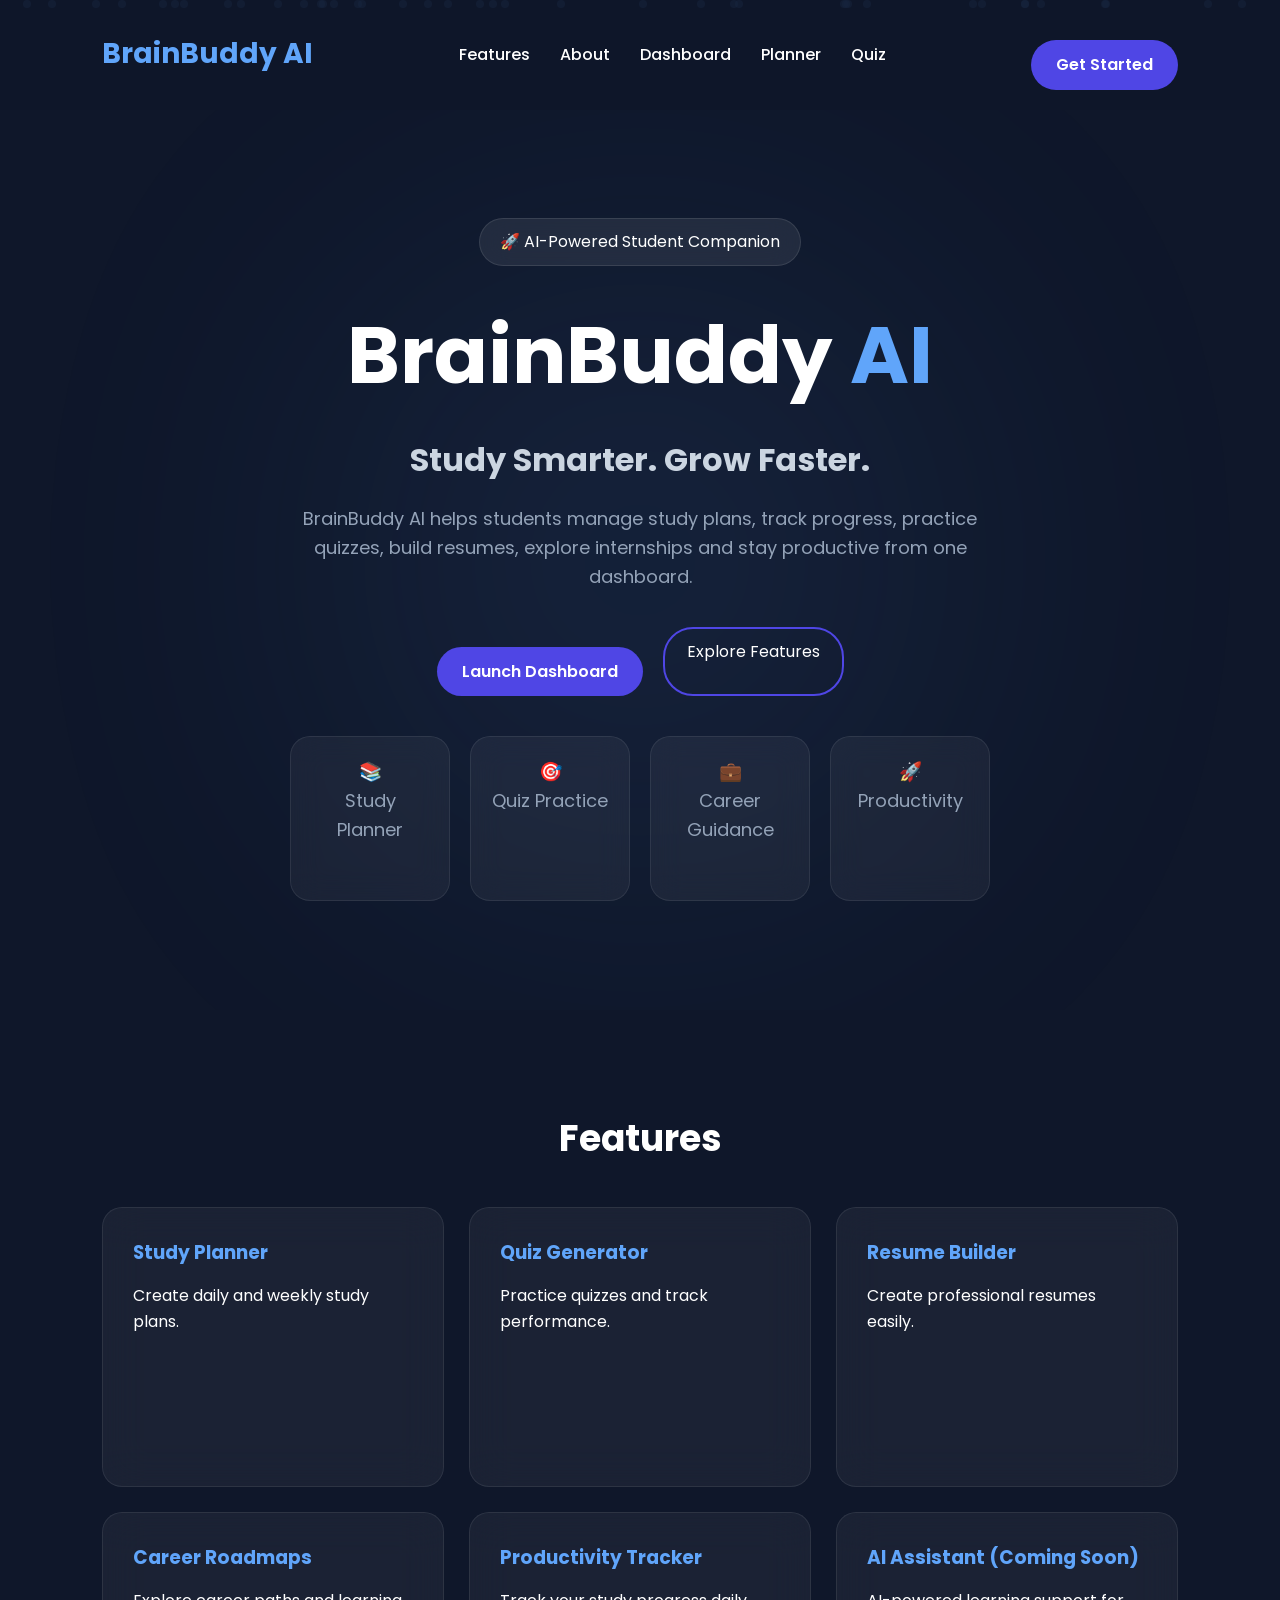
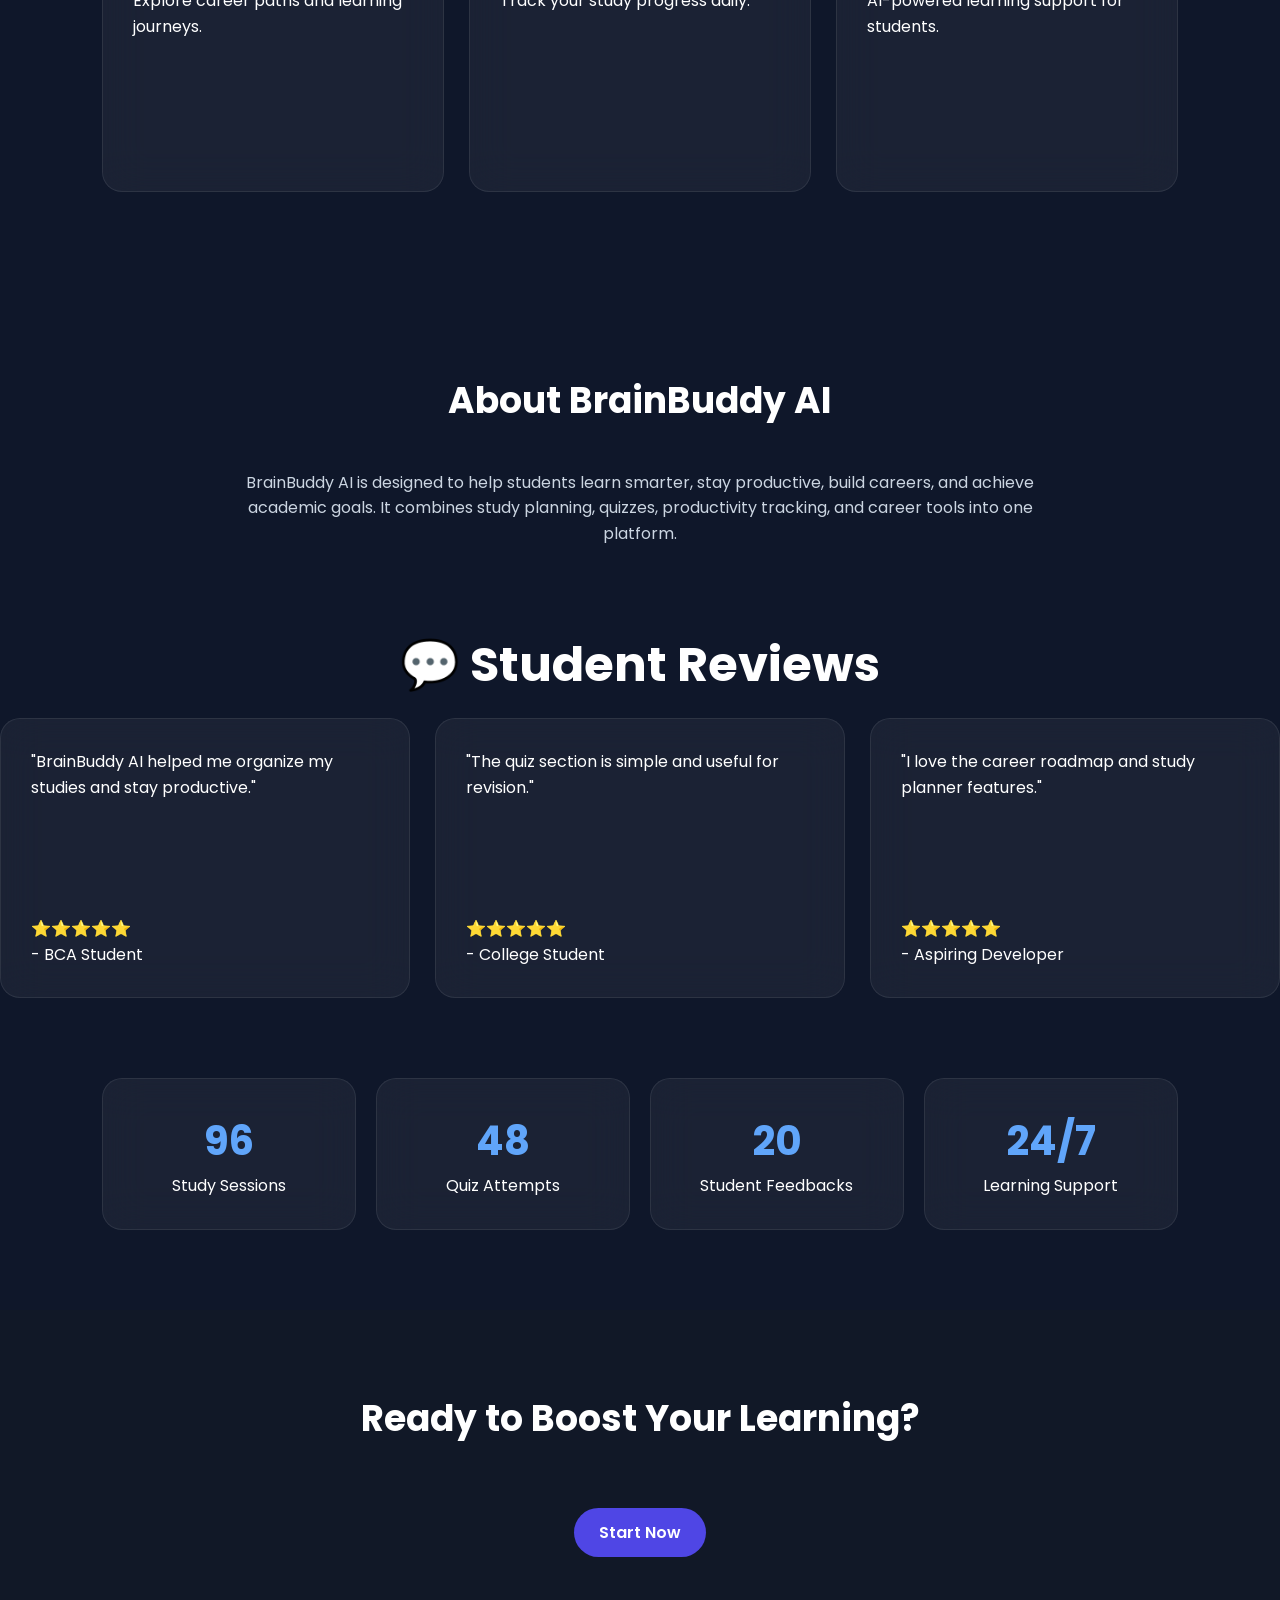
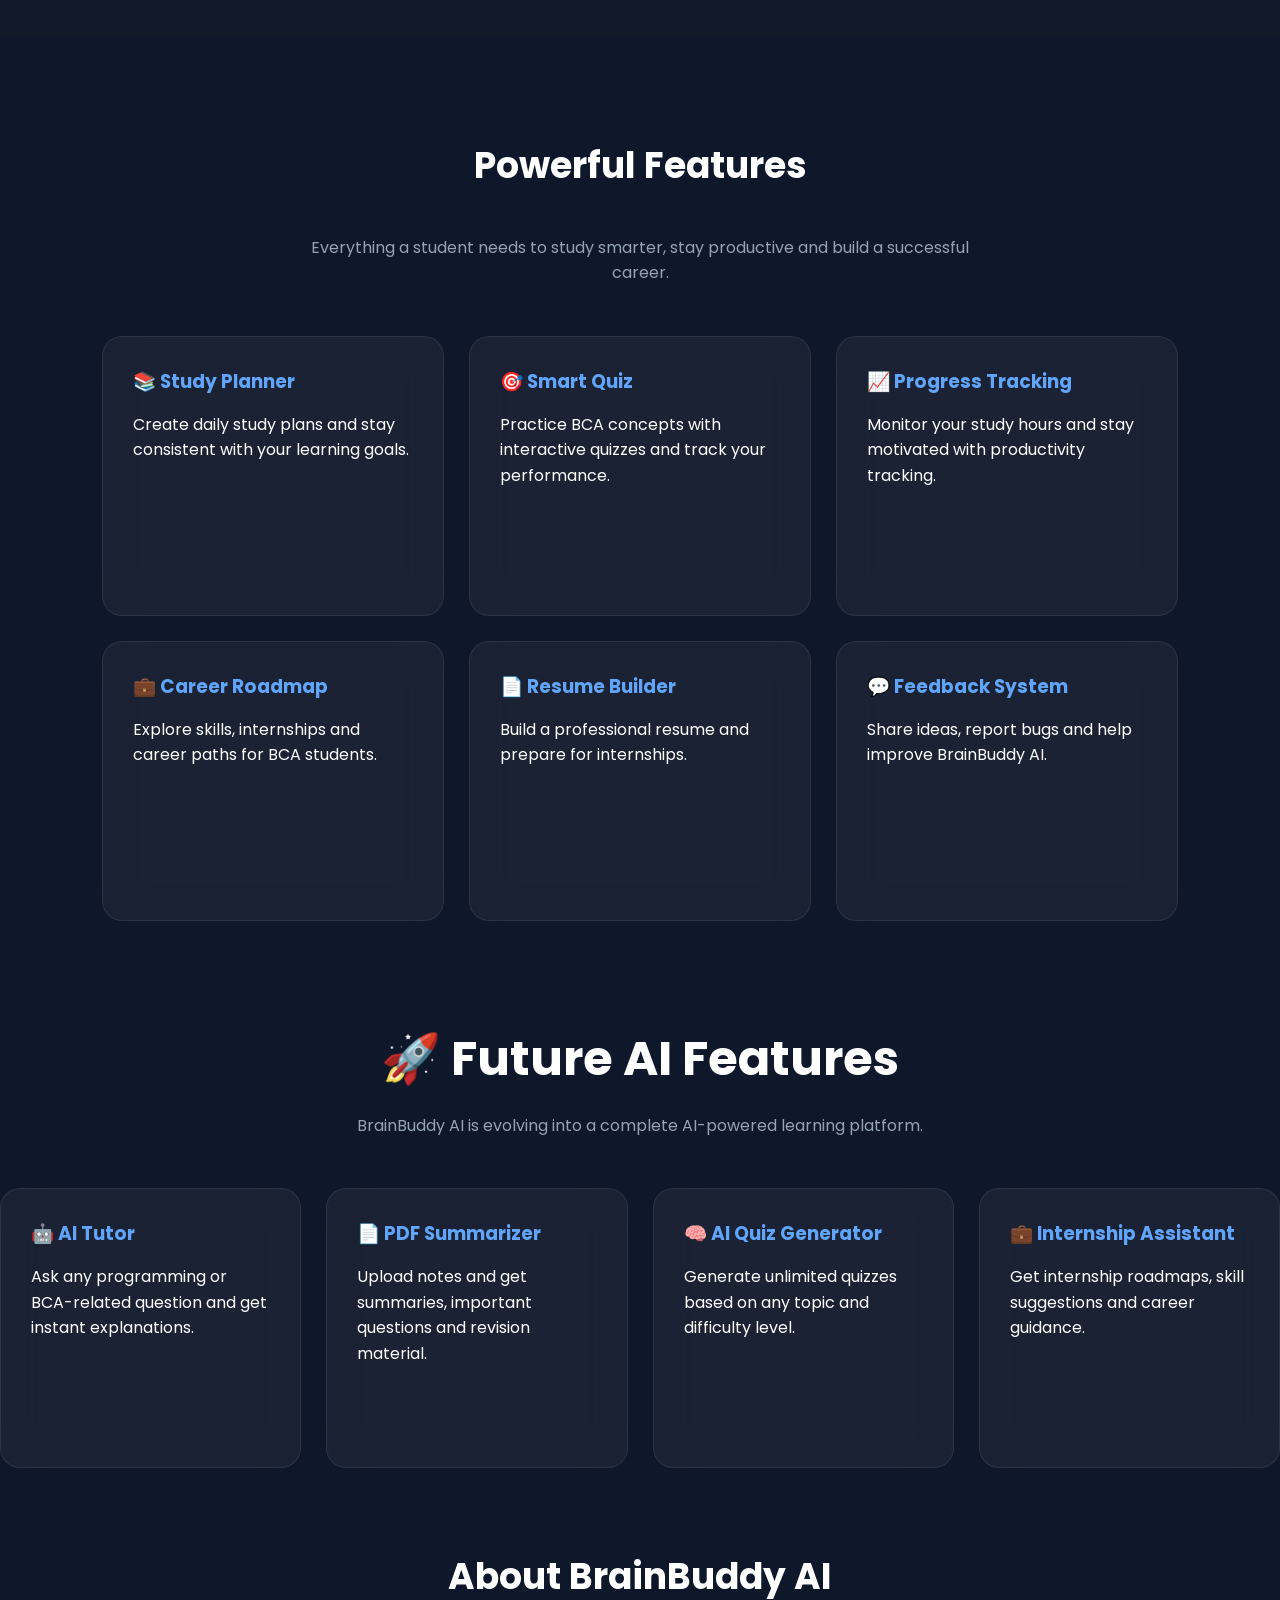
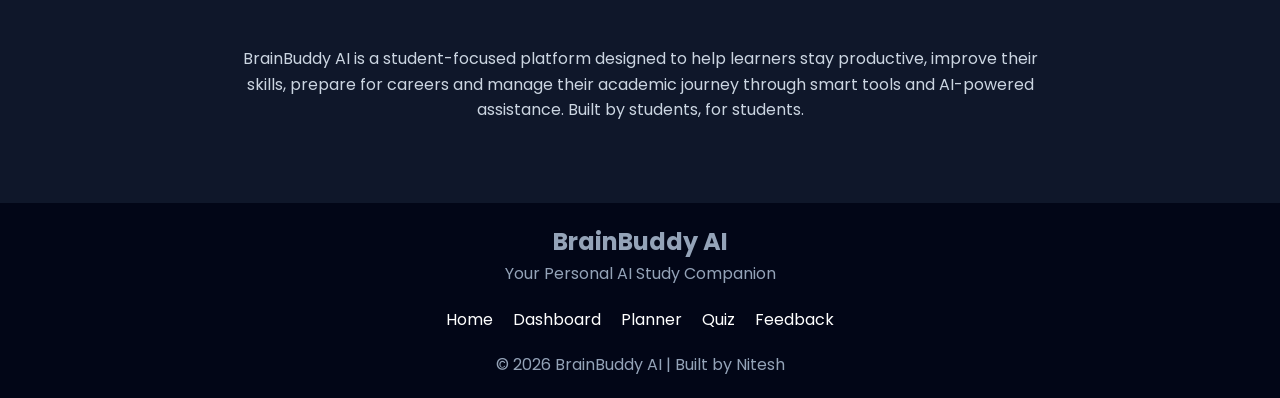
==== index.html @ 1fef55a1 "Update index.html" ====
<!DOCTYPE html><html lang="en">
<head>
    <meta charset="UTF-8">
    <meta name="viewport" content="width=device-width, initial-scale=1.0">
    <title>BrainBuddy AI - Your AI Study Companion</title><link rel="stylesheet" href="css/style.css">

<link href="https://fonts.googleapis.com/css2?family=Poppins:wght@300;400;500;600;700&display=swap" rel="stylesheet">

</head><body><!-- Navbar -->
    <div id="particles"></div>
<header>
    <nav class="navbar">
        <div class="logo">
            BrainBuddy AI
        </div>

        <ul class="nav-links">
            <li><a href="#features">Features</a></li>
            <li><a href="#about">About</a></li>
            <li><a href="dashboard.html">Dashboard</a></li>
            <li><a href="planner.html">Planner</a></li>
            <li><a href="quiz.html">Quiz</a></li>
        </ul>

        <a href="dashboard.html" class="btn-primary">
            Get Started
        </a>
    </nav>
</header>

<!-- Hero Section -->
<section class="hero" id="home"><div class="hero-bg"></div><div class="hero-content"><div class="badge">
🚀 AI-Powered Student Companion
</div><h1>
BrainBuddy <span>AI</span>
</h1><h2 id="typing-text">
Study Smarter. Grow Faster.
</h2><p>
BrainBuddy AI helps students manage study plans,
track progress, practice quizzes, build resumes,
explore internships and stay productive from one dashboard.
</p><div class="hero-buttons"><a href="dashboard.html" class="btn-primary">
Launch Dashboard
</a><a href="#features" class="btn-secondary">
Explore Features
</a></div><div class="hero-stats"><div class="stat-card">
<h3>📚</h3>
<p>Study Planner</p>
</div><div class="stat-card">
<h3>🎯</h3>
<p>Quiz Practice</p>
</div><div class="stat-card">
<h3>💼</h3>
<p>Career Guidance</p>
</div><div class="stat-card">
<h3>🚀</h3>
<p>Productivity</p>
</div></div></div>

</section>

<!-- Features -->
<section id="features" class="features">

    <h2>Features</h2>

    <div class="feature-grid">

        <div class="card">
            <h3>Study Planner</h3>
            <p>Create daily and weekly study plans.</p>
        </div>

        <div class="card">
            <h3>Quiz Generator</h3>
            <p>Practice quizzes and track performance.</p>
        </div>

        <div class="card">
            <h3>Resume Builder</h3>
            <p>Create professional resumes easily.</p>
        </div>

        <div class="card">
            <h3>Career Roadmaps</h3>
            <p>Explore career paths and learning journeys.</p>
        </div>

        <div class="card">
            <h3>Productivity Tracker</h3>
            <p>Track your study progress daily.</p>
        </div>

        <div class="card">
            <h3>AI Assistant (Coming Soon)</h3>
            <p>AI-powered learning support for students.</p>
        </div>

    </div>

</section>

<!-- About -->
<section id="about" class="about">

    <h2>About BrainBuddy AI</h2>

    <p>
        BrainBuddy AI is designed to help students learn smarter,
        stay productive, build careers, and achieve academic goals.
        It combines study planning, quizzes, productivity tracking,
        and career tools into one platform.
    </p>

</section>

    <section class="testimonials"><h2 class="section-title">
💬 Student Reviews
</h2><div class="feature-grid"><div class="card">
<p>
"BrainBuddy AI helped me organize my studies and stay productive."
</p><h4>⭐⭐⭐⭐⭐</h4><span>- BCA Student</span>

</div><div class="card">
<p>
"The quiz section is simple and useful for revision."
</p><h4>⭐⭐⭐⭐⭐</h4><span>- College Student</span>

</div><div class="card">
<p>
"I love the career roadmap and study planner features."
</p><h4>⭐⭐⭐⭐⭐</h4><span>- Aspiring Developer</span>

</div></div></section>

    <section class="stats-section">

<div class="stat-box">

<h2 class="counter" data-target="100">0</h2>
<p>Study Sessions</p>

</div>

<div class="stat-box">

<h2 class="counter" data-target="50">0</h2>
<p>Quiz Attempts</p>

</div>

<div class="stat-box">

<h2 class="counter" data-target="20">0</h2>
<p>Student Feedbacks</p>

</div>

<div class="stat-box">

<h2>24/7</h2>
<p>Learning Support</p>

</div>

</section>

<!-- CTA -->
<section class="cta">

    <h2>Ready to Boost Your Learning?</h2>

    <a href="dashboard.html" class="btn-primary">
        Start Now
    </a>

</section>

    <section class="features" id="features"><h2 class="section-title">
Powerful Features
</h2><p class="section-subtitle">
Everything a student needs to study smarter, stay productive and build a successful career.
</p><div class="feature-grid"><div class="card">
<h3>📚 Study Planner</h3>
<p>
Create daily study plans and stay consistent with your learning goals.
</p>
</div><div class="card">
<h3>🎯 Smart Quiz</h3>
<p>
Practice BCA concepts with interactive quizzes and track your performance.
</p>
</div><div class="card">
<h3>📈 Progress Tracking</h3>
<p>
Monitor your study hours and stay motivated with productivity tracking.
</p>
</div><div class="card">
<h3>💼 Career Roadmap</h3>
<p>
Explore skills, internships and career paths for BCA students.
</p>
</div><div class="card">
<h3>📄 Resume Builder</h3>
<p>
Build a professional resume and prepare for internships.
</p>
</div><div class="card">
<h3>💬 Feedback System</h3>
<p>
Share ideas, report bugs and help improve BrainBuddy AI.
</p>
</div></div></section>

    <section class="future-ai"><h2 class="section-title">
🚀 Future AI Features
</h2><p class="section-subtitle">
BrainBuddy AI is evolving into a complete AI-powered learning platform.
</p><div class="feature-grid"><div class="card">
<h3>🤖 AI Tutor</h3>
<p>
Ask any programming or BCA-related question and get instant explanations.
</p>
</div><div class="card">
<h3>📄 PDF Summarizer</h3>
<p>
Upload notes and get summaries, important questions and revision material.
</p>
</div><div class="card">
<h3>🧠 AI Quiz Generator</h3>
<p>
Generate unlimited quizzes based on any topic and difficulty level.
</p>
</div><div class="card">
<h3>💼 Internship Assistant</h3>
<p>
Get internship roadmaps, skill suggestions and career guidance.
</p>
</div></div></section><section class="about"><h2 class="section-title">
About BrainBuddy AI
</h2><p class="about-text">BrainBuddy AI is a student-focused platform designed to help learners
stay productive, improve their skills, prepare for careers and manage
their academic journey through smart tools and AI-powered assistance.

Built by students, for students.

</p></section>

<!-- Footer -->
<footer><h2>
BrainBuddy AI
</h2><p>
Your Personal AI Study Companion
</p><div class="footer-links"><a href="index.html">Home</a>

<a href="dashboard.html">Dashboard</a>

<a href="planner.html">Planner</a>

<a href="quiz.html">Quiz</a>

<a href="feedback.html">Feedback</a>

</div><p class="copyright">
© 2026 BrainBuddy AI | Built by Nitesh
</p></footer>

<script src="js/script.js"></script>

</body>
</html>
---- css/style.css ----
/* =========================
   BrainBuddy AI - Main CSS
   ========================= */

* {
    margin: 0;
    padding: 0;
    box-sizing: border-box;
}


body {
    font-family: 'Poppins', sans-serif;
    background: #0f172a;
    color: white;
    line-height: 1.6;
}


/* Navbar */

header {
    width: 100%;
}

.navbar {

    display: flex;
    justify-content: space-between;
    align-items: center;

    padding: 20px 8%;

    background: rgba(15,23,42,0.9);

    position: sticky;
    top:0;

    z-index:1000;

}


.logo {

    font-size: 28px;
    font-weight:700;

    color:#60a5fa;

}



.nav-links {

    display:flex;
    gap:30px;

    list-style:none;

}


.nav-links a {

    text-decoration:none;

    color:white;

    font-weight:500;

    transition:.3s;

}



.nav-links a:hover {

    color:#60a5fa;

}



/* Buttons */


.btn-primary {
   
    margin-top: 20px !important;
    display: inline-block;
       
    background:#4f46e5;

    color:white;

    padding:12px 25px;

    border-radius:30px;

    text-decoration:none;

    font-weight:600;

    transition:.3s;

}



.btn-primary:hover {

    background:#6366f1;

    transform:translateY(-3px);

}



.btn-secondary {


    border:2px solid #4f46e5;

    color:white;

    padding:10px 22px;

    border-radius:30px;

    text-decoration:none;

}



/* Hero Section */


.hero {

    min-height:90vh;

    display:flex;

    align-items:center;

    justify-content:center;

    text-align:center;

    padding:50px 8%;

}


.hero-content {

    max-width:800px;

}



.hero h1 {

    font-size:55px;

    margin-bottom:20px;

}



.hero h1 span {

    color:#60a5fa;

}



.hero p {

    font-size:18px;

    color:#cbd5e1;

    margin-bottom:35px;

}



.hero-buttons {

    display:flex;

    justify-content:center;

    gap:20px;

}



/* Features */


.features {

    padding:80px 8%;

}



.features h2,
.about h2,
.cta h2 {

    text-align:center;

    font-size:36px;

    margin-bottom:40px;

}



.feature-grid {


    display:grid;

    grid-template-columns:repeat(auto-fit,minmax(250px,1fr));

    gap:25px;


}



.card {


    background:#1e293b;

    padding:30px;
    display: flex;
    flex-direction: column;

    border-radius:20px;


    transition:.3s;

}



.card:hover {


    transform:translateY(-10px);


    background:#334155;


}



.card h3 {

    color:#60a5fa;

    margin-bottom:15px;

}



/* About */


.about {

    padding:80px 10%;

    text-align:center;

}



.about p {

    color:#cbd5e1;

    max-width:800px;

    margin:auto;

}



/* CTA */


.cta {

    padding:80px 10%;

    text-align:center;

    background:#111827;

}



.cta a {

    display:inline-block;

    margin-top:20px;

}



/* Footer */


footer {

    padding:20px;

    text-align:center;

    background:#020617;

    color:#94a3b8;

}



/* Responsive */


@media(max-width:768px){


.navbar {

    flex-direction:column;

    gap:20px;

}


.nav-links {

    flex-direction:column;

    text-align:center;

}


.hero h1 {

    font-size:38px;

}



.hero-buttons {

    flex-direction:column;

}



}

/* Quiz Options Fix */

.quiz .btn-secondary {

    background: #1e293b;
    color: white;
    border: 1px solid #60a5fa;

    width: 100%;
    padding: 12px;

    border-radius: 10px;

    cursor: pointer;

    font-size: 16px;

    transition: 0.3s;

}


.quiz .btn-secondary:hover {

    background: #334155;

    transform: translateY(-3px);

}

.quiz-option{

    transition:0.3s;

}

.quiz-option:hover{

    transform:translateY(-2px);

}

.feature-grid{
    display:grid;
    grid-template-columns:repeat(auto-fit,minmax(250px,1fr));
    gap:25px;
    align-items:stretch;
}

.card{
    background:#1e293b;
    padding:30px;
    border-radius:20px;

    display:flex;
    flex-direction:column;

    min-height:280px;
}

.card p{
    flex-grow:1;
}

.card .btn-primary{
    margin-top:auto !important;
}

.hero{
min-height:100vh;
display:flex;
justify-content:center;
align-items:center;
text-align:center;
padding:40px 8%;
position:relative;
overflow:hidden;
}

.hero-bg{
position:absolute;
width:500px;
height:500px;
background:#60a5fa;
filter:blur(180px);
opacity:.15;
border-radius:50%;
animation:floatGlow 8s infinite alternate;
}

@keyframes floatGlow{
from{
transform:translateY(-30px);
}
to{
transform:translateY(50px);
}
}

.hero-content{
max-width:900px;
z-index:2;
}

.badge{
display:inline-block;
padding:10px 20px;
background:rgba(255,255,255,.08);
backdrop-filter:blur(15px);
border:1px solid rgba(255,255,255,.1);
border-radius:50px;
margin-bottom:25px;
}

.hero h1{
font-size:5rem;
font-weight:700;
margin-bottom:15px;
}

.hero h1 span{
color:#60a5fa;
}

.hero h2{
font-size:2rem;
color:#cbd5e1;
margin-bottom:20px;
}

.hero p{
max-width:700px;
margin:auto;
margin-bottom:35px;
color:#94a3b8;
}

.hero-buttons{
display:flex;
justify-content:center;
gap:20px;
flex-wrap:wrap;
margin-bottom:40px;
}

.hero-stats{
display:grid;
grid-template-columns:repeat(auto-fit,minmax(150px,1fr));
gap:20px;
margin-top:40px;
}

.stat-card{
background:rgba(255,255,255,.05);
backdrop-filter:blur(15px);
padding:20px;
border-radius:20px;
border:1px solid rgba(255,255,255,.08);
transition:.3s;
}

.stat-card:hover{
transform:translateY(-8px);
}

.section-title{
text-align:center;
font-size:3rem;
margin-bottom:15px;
}

.section-subtitle{
text-align:center;
max-width:700px;
margin:auto;
margin-bottom:50px;
color:#94a3b8;
}

.features{
padding:100px 8%;
}

.feature-grid{
display:grid;
grid-template-columns:repeat(auto-fit,minmax(280px,1fr));
gap:25px;
}

.card{
background:rgba(255,255,255,.05);
backdrop-filter:blur(20px);
border:1px solid rgba(255,255,255,.08);
border-radius:20px;
padding:30px;
transition:.3s;
}

.card:hover{
transform:translateY(-10px);
box-shadow:0 0 25px rgba(96,165,250,.25);
}

.card h3{
margin-bottom:15px;
color:#60a5fa;
}

<section class="future-ai"><h2 class="section-title">
🚀 Future AI Features
</h2><p class="section-subtitle">
BrainBuddy AI is evolving into a complete AI-powered learning platform.
</p><div class="feature-grid"><div class="card">
<h3>🤖 AI Tutor</h3>
<p>
Ask any programming or BCA-related question and get instant explanations.
</p>
</div><div class="card">
<h3>📄 PDF Summarizer</h3>
<p>
Upload notes and get summaries, important questions and revision material.
</p>
</div><div class="card">
<h3>🧠 AI Quiz Generator</h3>
<p>
Generate unlimited quizzes based on any topic and difficulty level.
</p>
</div><div class="card">
<h3>💼 Internship Assistant</h3>
<p>
Get internship roadmaps, skill suggestions and career guidance.
</p>
</div></div></section><section class="about"><h2 class="section-title">
About BrainBuddy AI
</h2><p class="about-text">BrainBuddy AI is a student-focused platform designed to help learners
stay productive, improve their skills, prepare for careers and manage
their academic journey through smart tools and AI-powered assistance.

Built by students, for students.

</p></section>

.testimonials{
padding:100px 8%;
}

.stats-section{
padding:80px 8%;
display:grid;
grid-template-columns:repeat(auto-fit,minmax(200px,1fr));
gap:20px;
}

.stat-box{
background:rgba(255,255,255,.05);
backdrop-filter:blur(20px);
padding:30px;
border-radius:20px;
text-align:center;
border:1px solid rgba(255,255,255,.08);
}

.stat-box h2{
font-size:2.5rem;
color:#60a5fa;
}

.footer-links{
margin:20px 0;
display:flex;
justify-content:center;
gap:20px;
flex-wrap:wrap;
}

.footer-links a{
color:white;
text-decoration:none;
}

.footer-links a:hover{
color:#60a5fa;
}

.copyright{
margin-top:20px;
color:#94a3b8;
}

#particles{
position:fixed;
top:0;
left:0;
width:100%;
height:100%;
pointer-events:none;
z-index:-1;
overflow:hidden;
}

.particle{
position:absolute;
width:8px;
height:8px;
background:rgba(96,165,250,.5);
border-radius:50%;
animation:floatParticle linear infinite;
}

@keyframes floatParticle{

0%{
transform:translateY(100vh);
opacity:0;
}

20%{
opacity:1;
}

100%{
transform:translateY(-100px);
opacity:0;
}

}
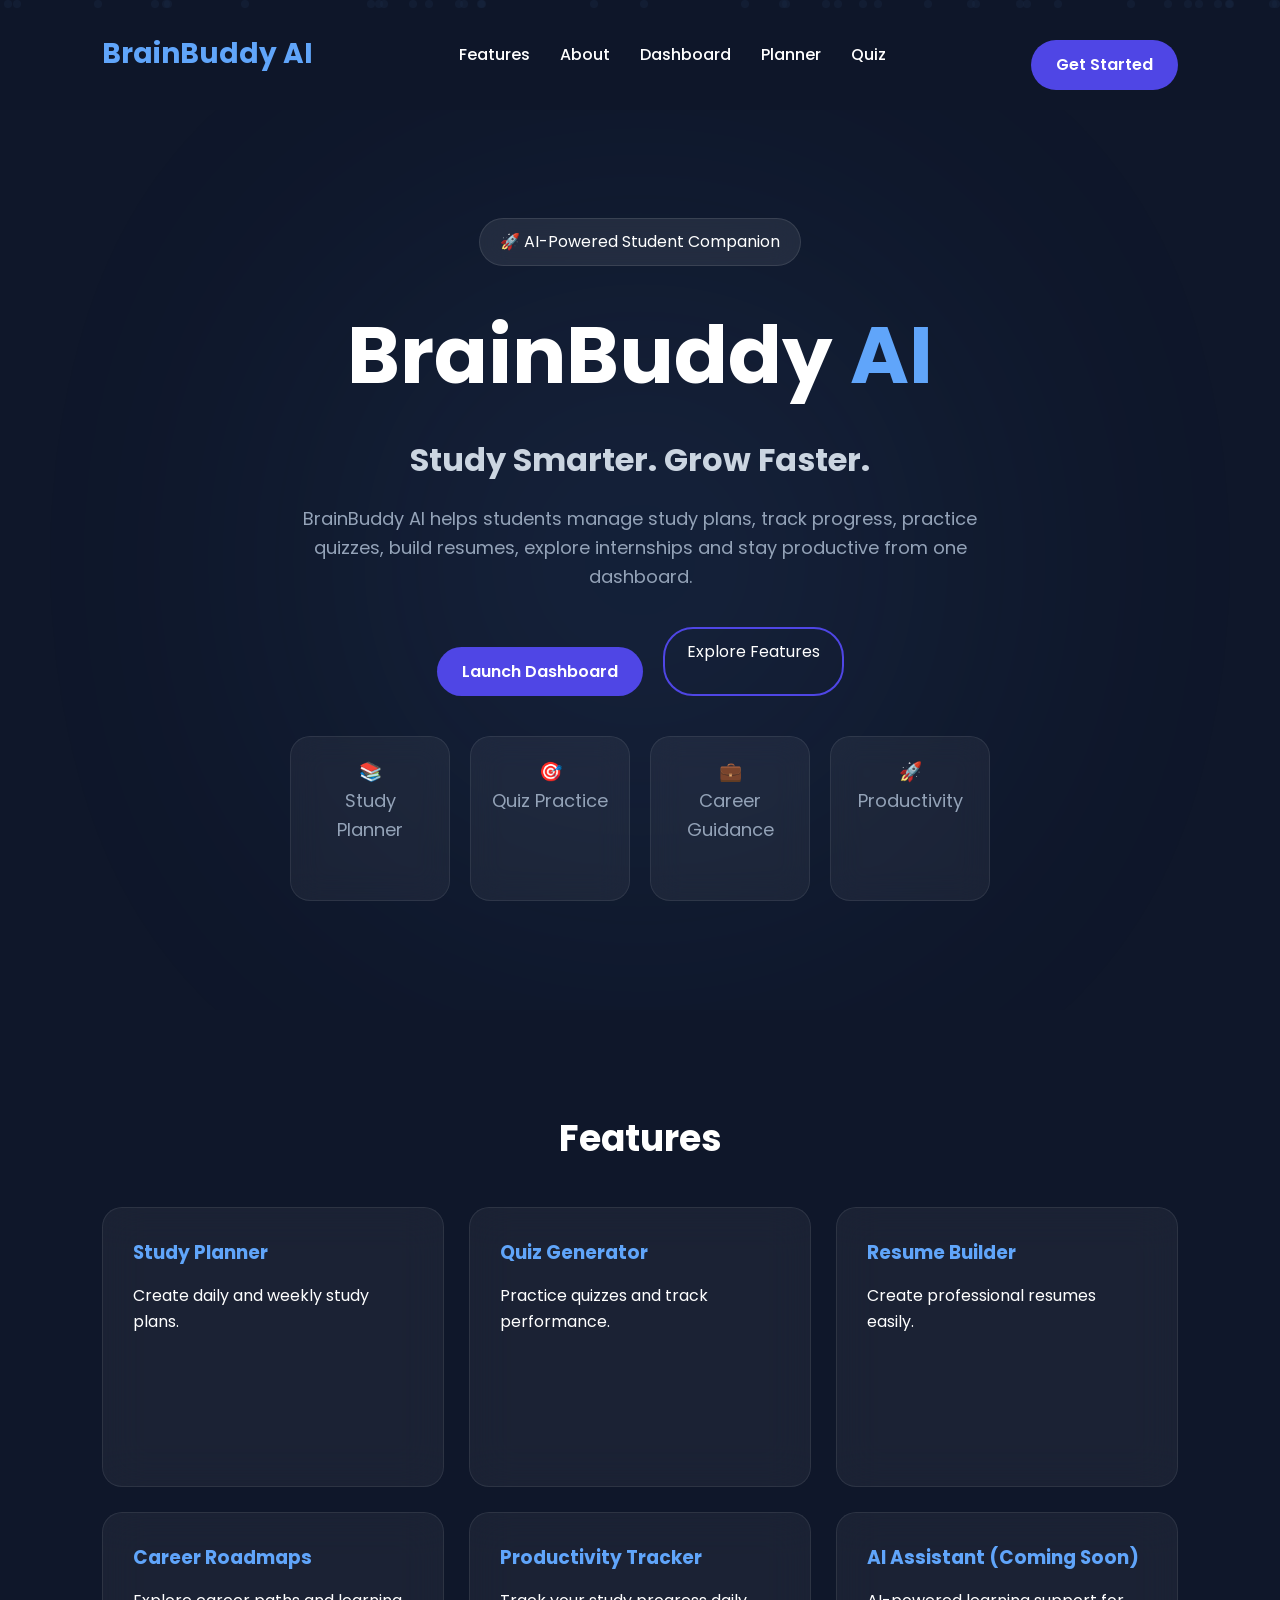
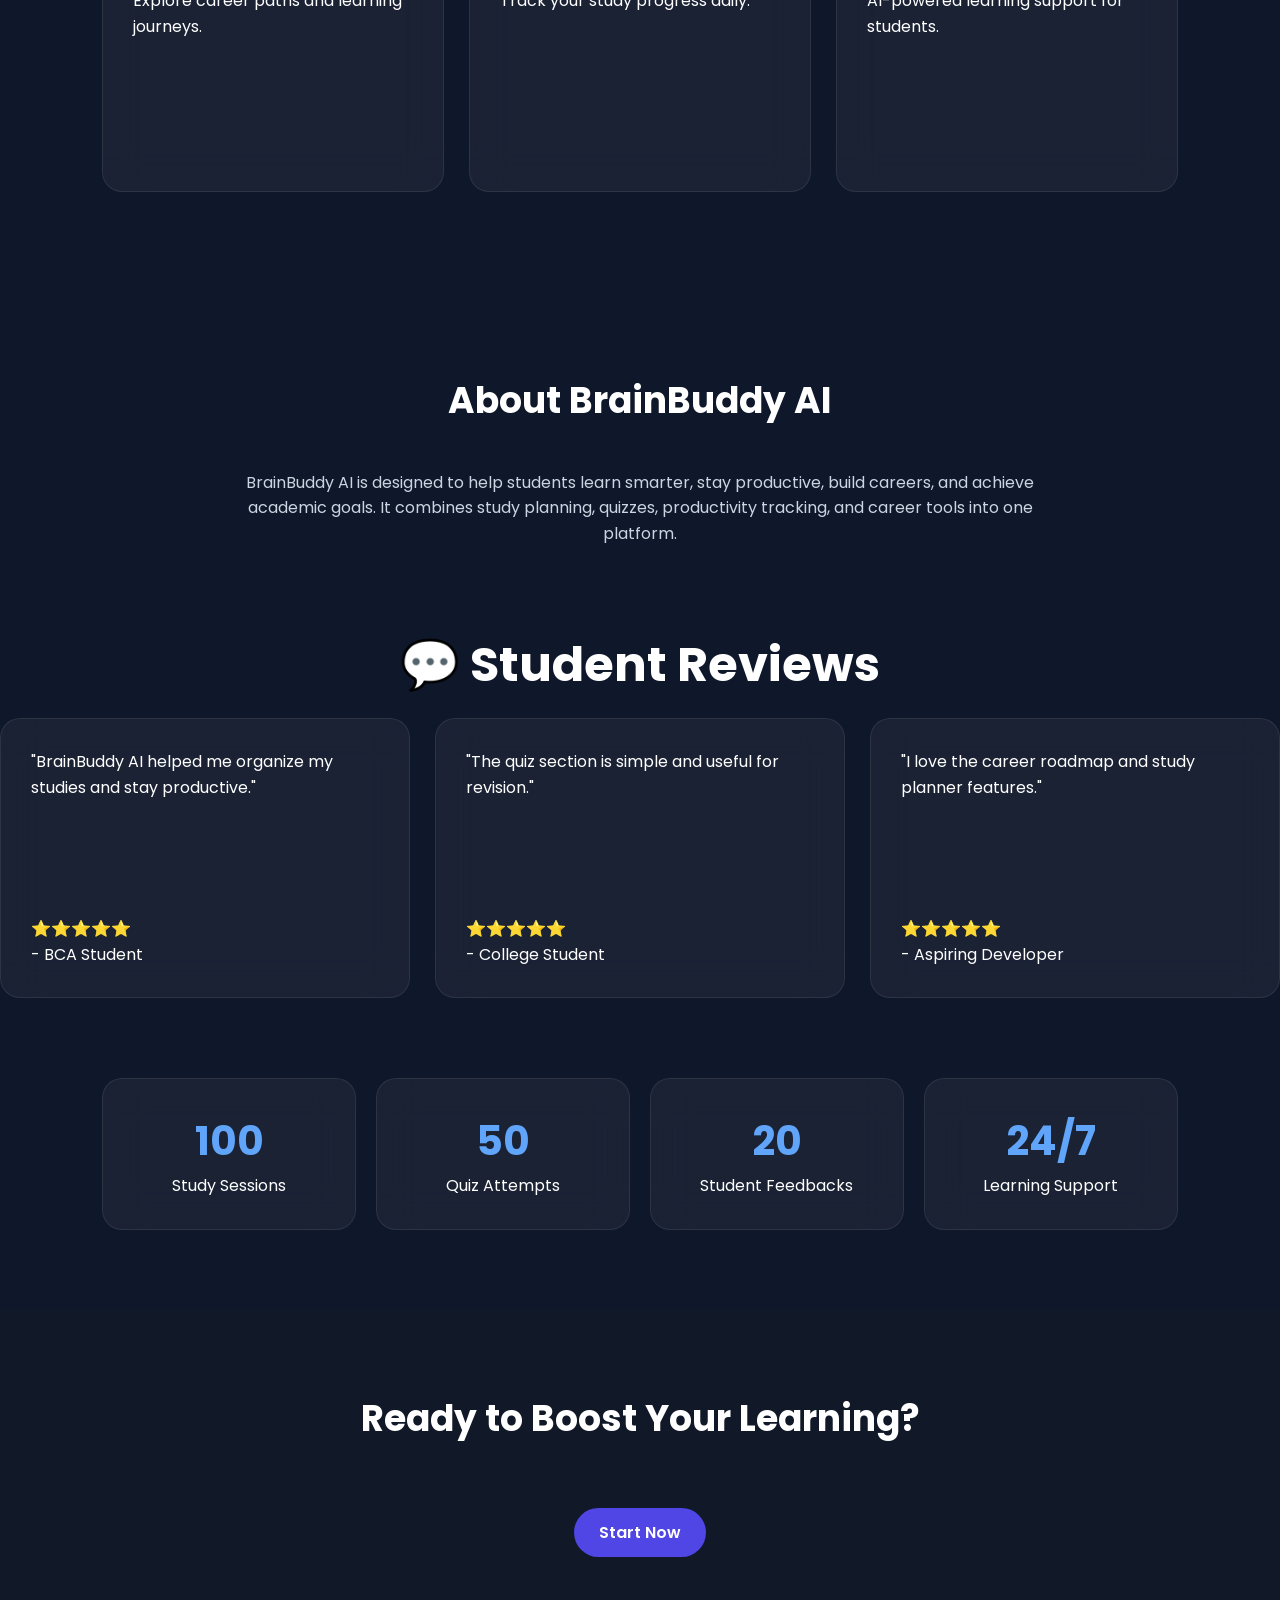
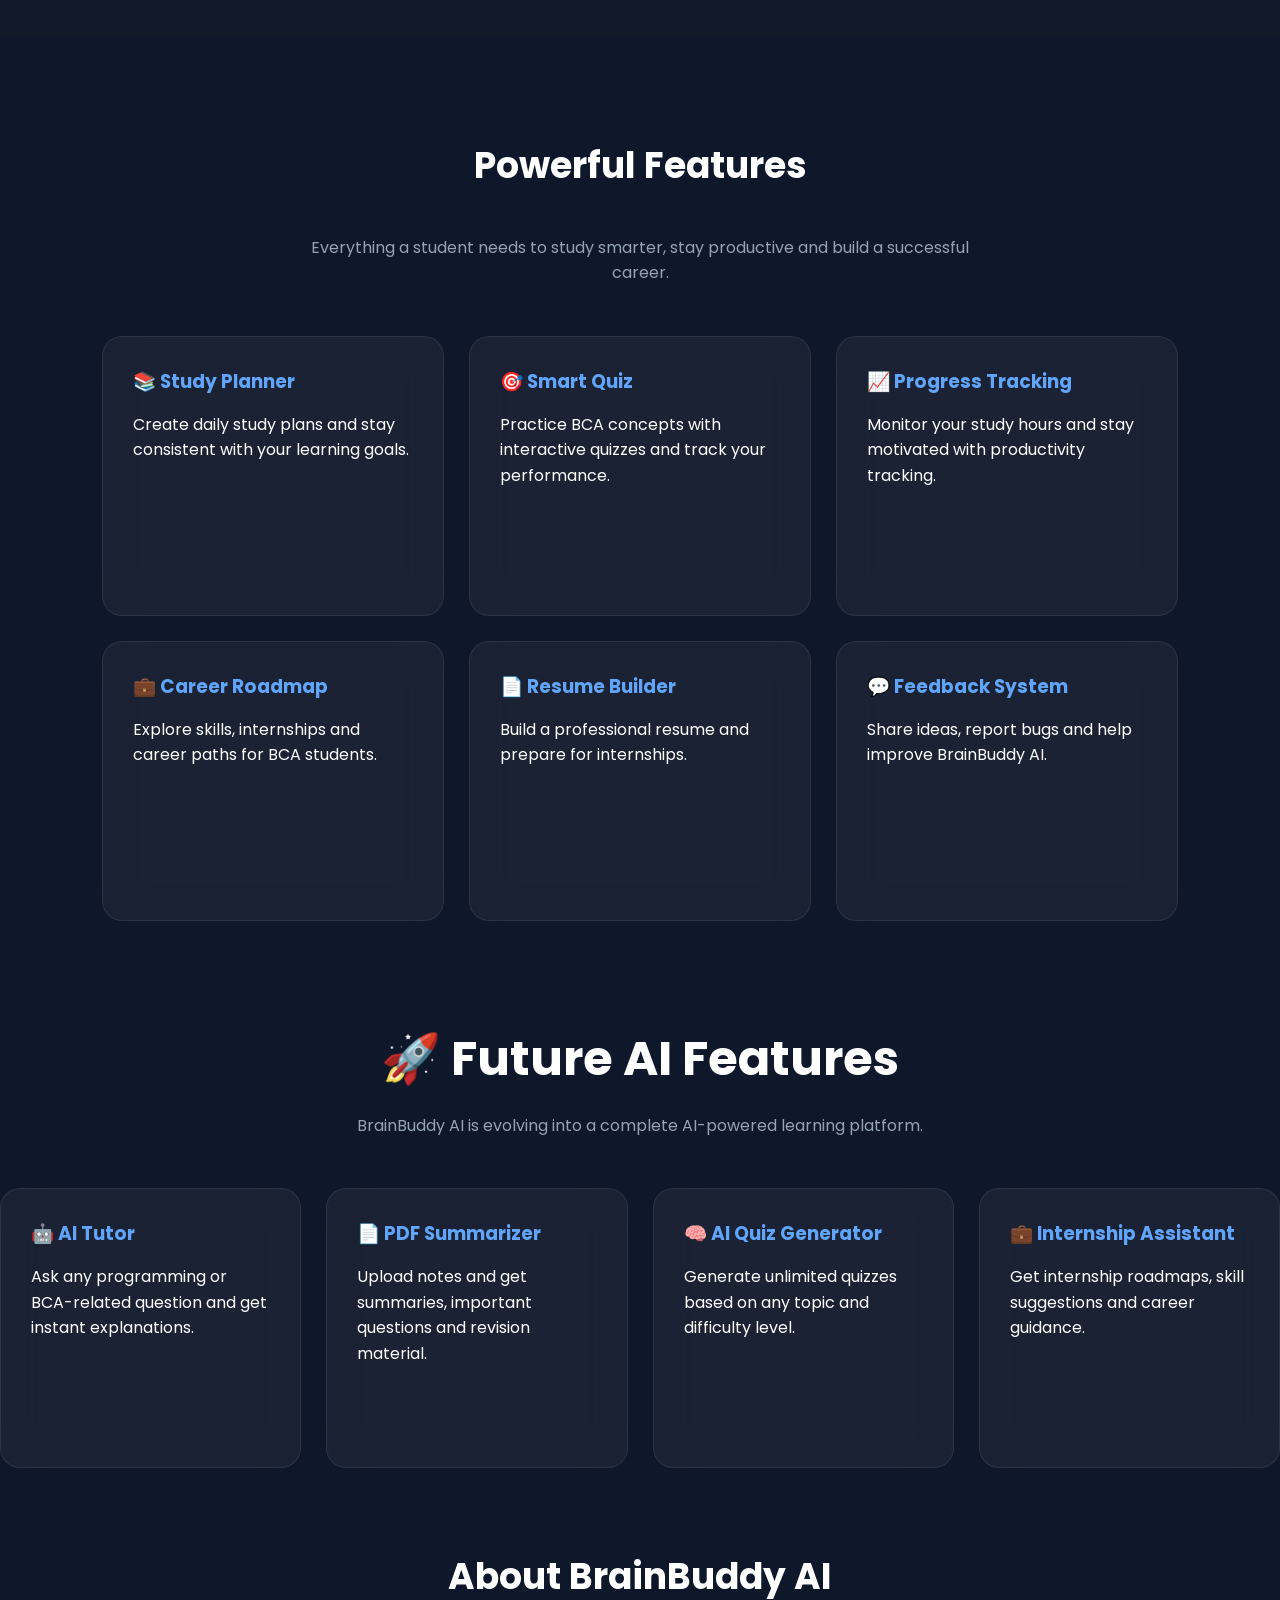
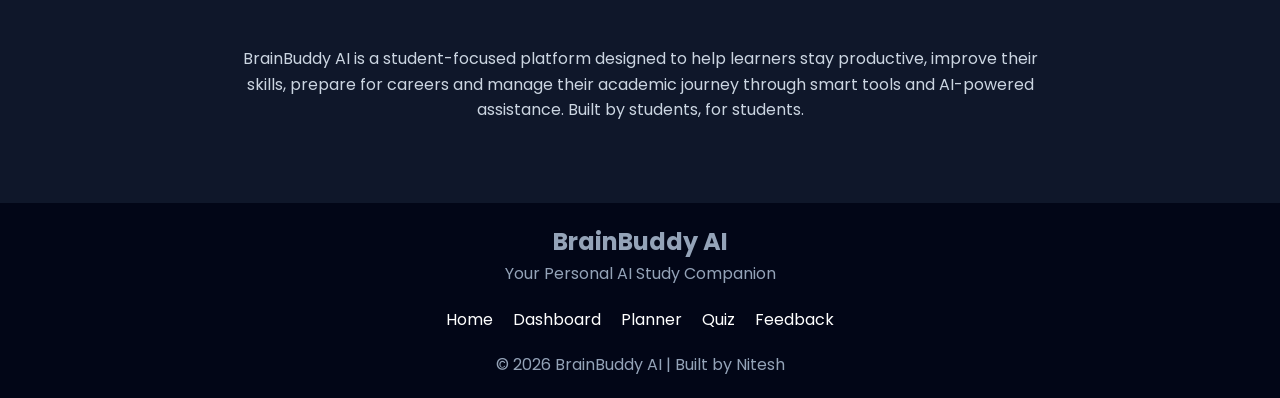
==== commit 4e9aa62a: "Update index.html" ====
--- a/index.html
+++ b/index.html
@@ -6,6 +6,14 @@
 
 <link href="https://fonts.googleapis.com/css2?family=Poppins:wght@300;400;500;600;700&display=swap" rel="stylesheet">
 
+<!-- Google tag (gtag.js) -->  <script async src="https://www.googletagmanager.com/gtag/js?id=G-J5CV0GQFNV"></script>  <script>  
+  window.dataLayer = window.dataLayer || [];  
+  function gtag(){dataLayer.push(arguments);}  
+  gtag('js', new Date());  
+  
+  gtag('config', 'G-J5CV0GQFNV');  
+</script>
+    
 </head><body><!-- Navbar -->
     <div id="particles"></div>
 <header>
--- a/css/style.css
+++ b/css/style.css
@@ -264,13 +264,17 @@
 
 
 
-.card:hover {
-
+.card:hover{
 
     transform:translateY(-10px);
 
-
     background:#334155;
+
+    box-shadow:
+    0 0 25px rgba(96,165,250,.3),
+    0 0 50px rgba(96,165,250,.15);
+
+}
 
 
 }
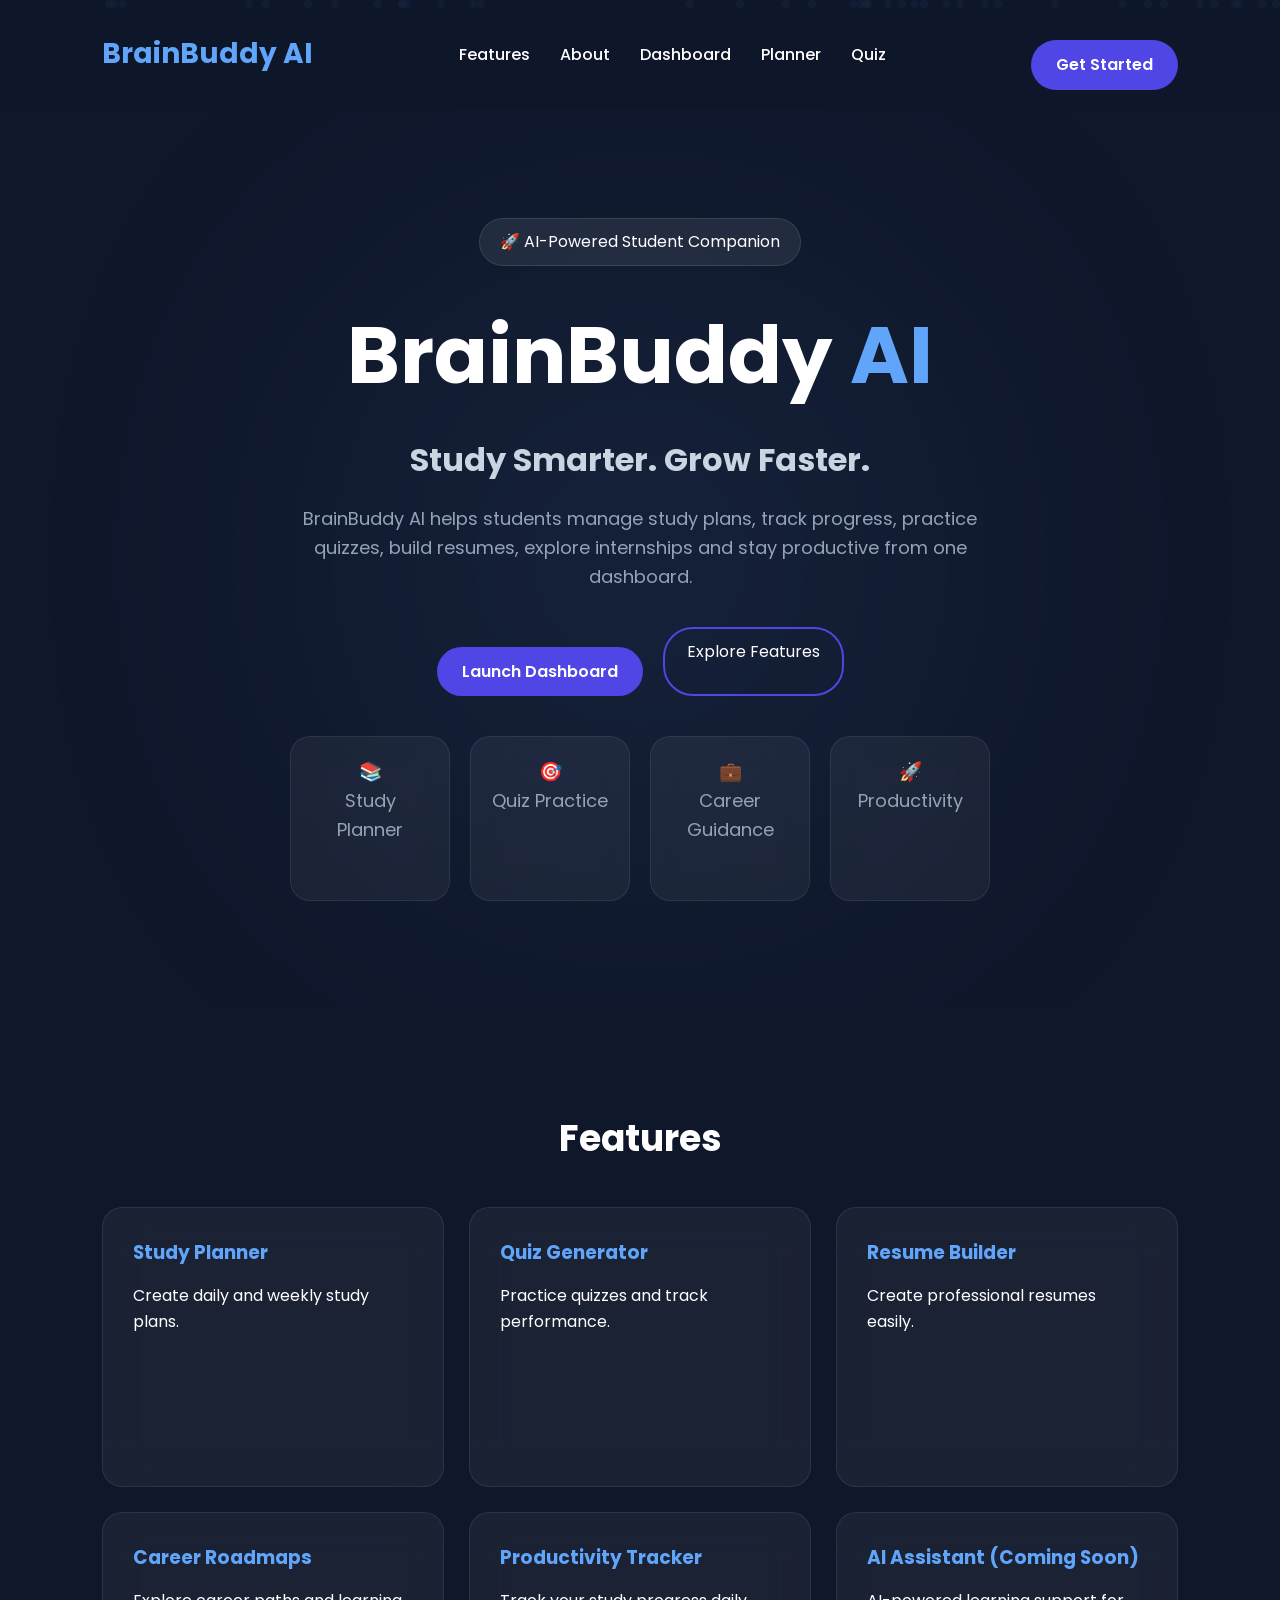
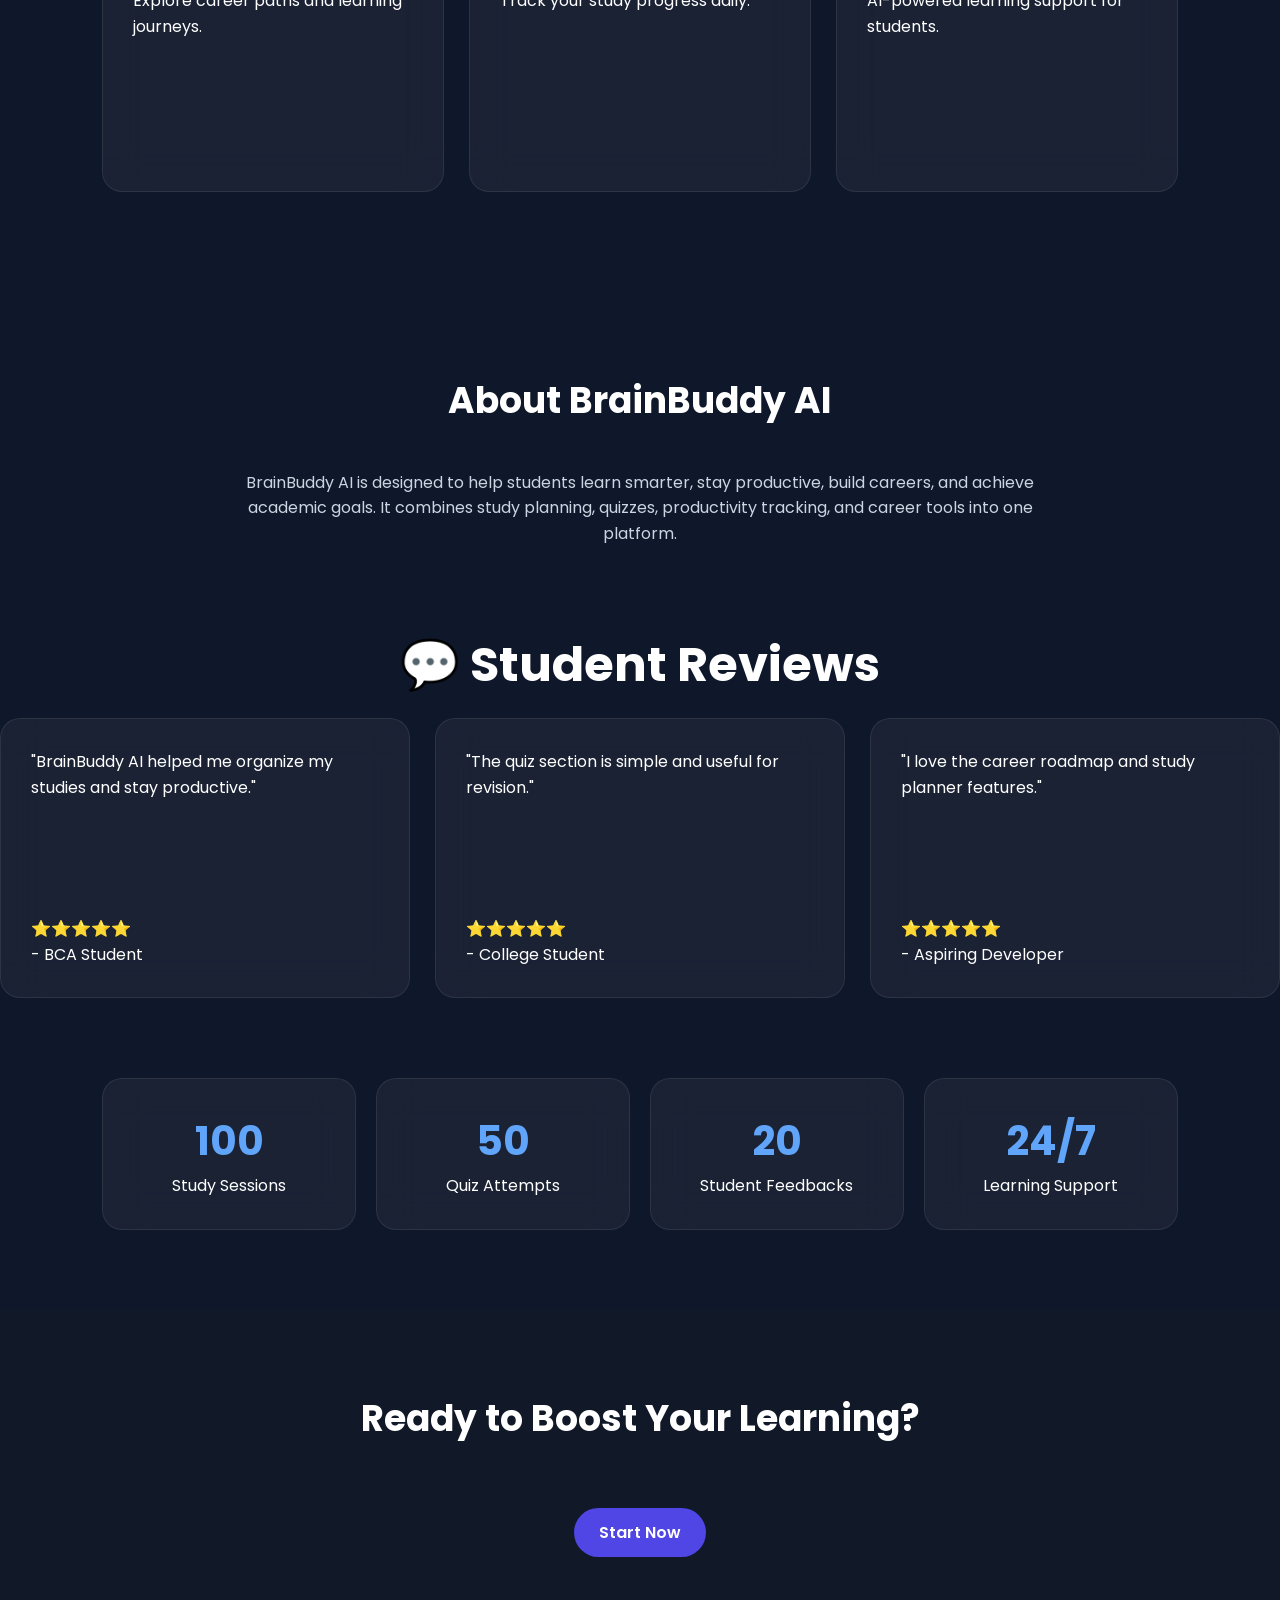
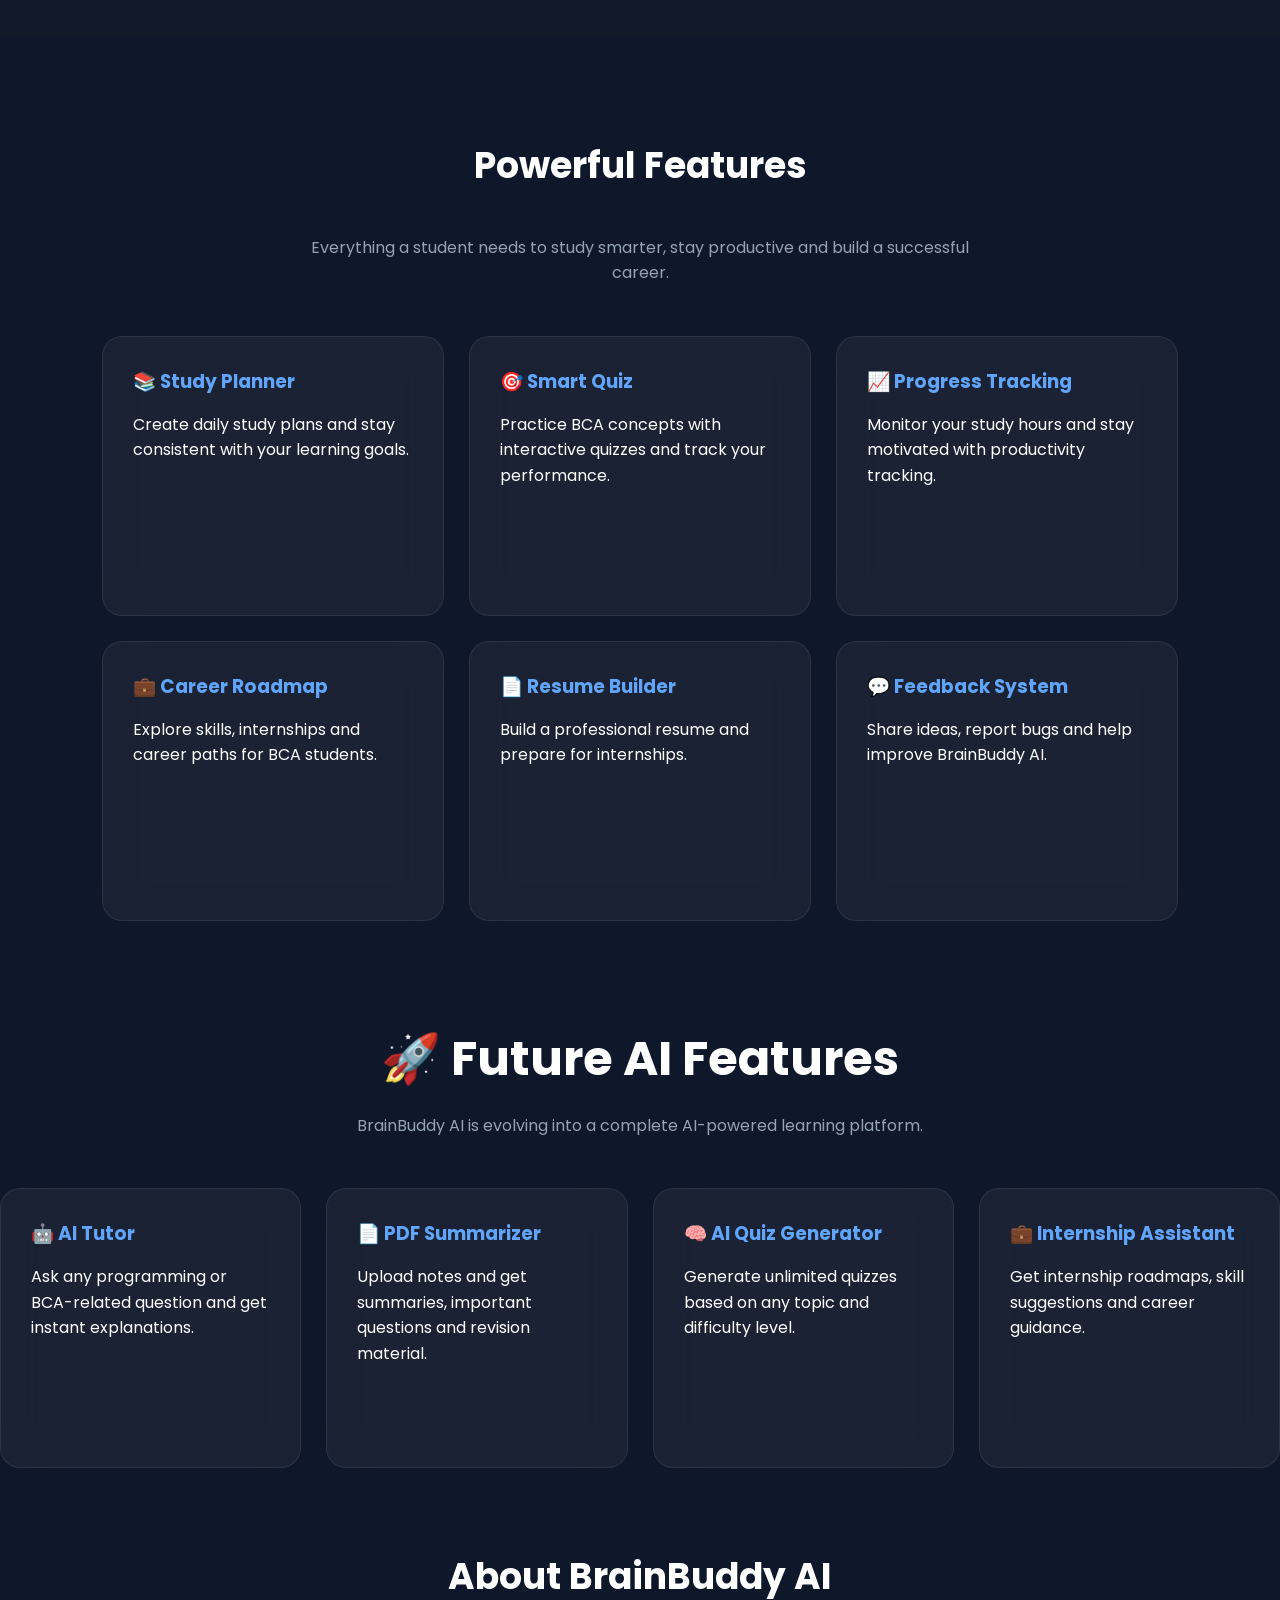
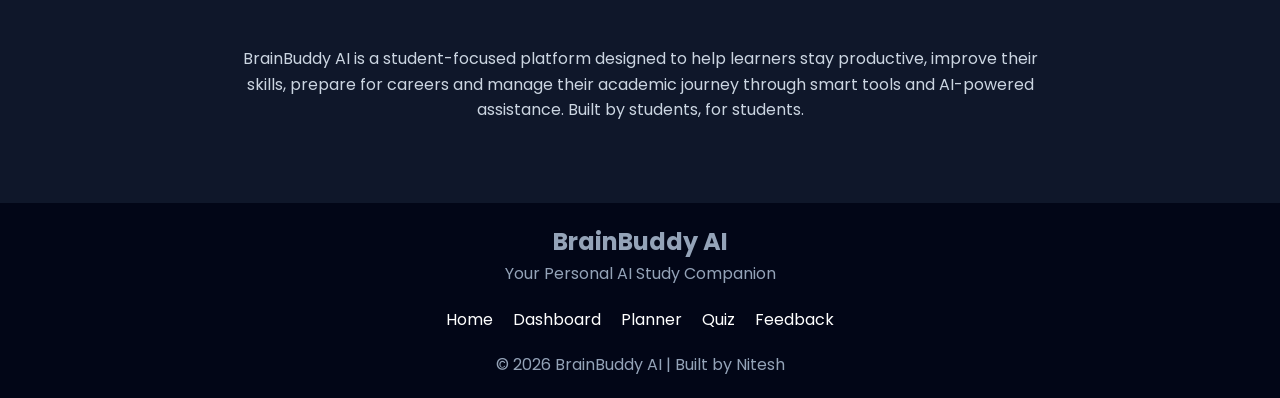
==== commit 89029e1a: "Update index.html" ====
--- a/index.html
+++ b/index.html
@@ -13,7 +13,7 @@
   
   gtag('config', 'G-J5CV0GQFNV');  
 </script>
-    
+ 
 </head><body><!-- Navbar -->
     <div id="particles"></div>
 <header>
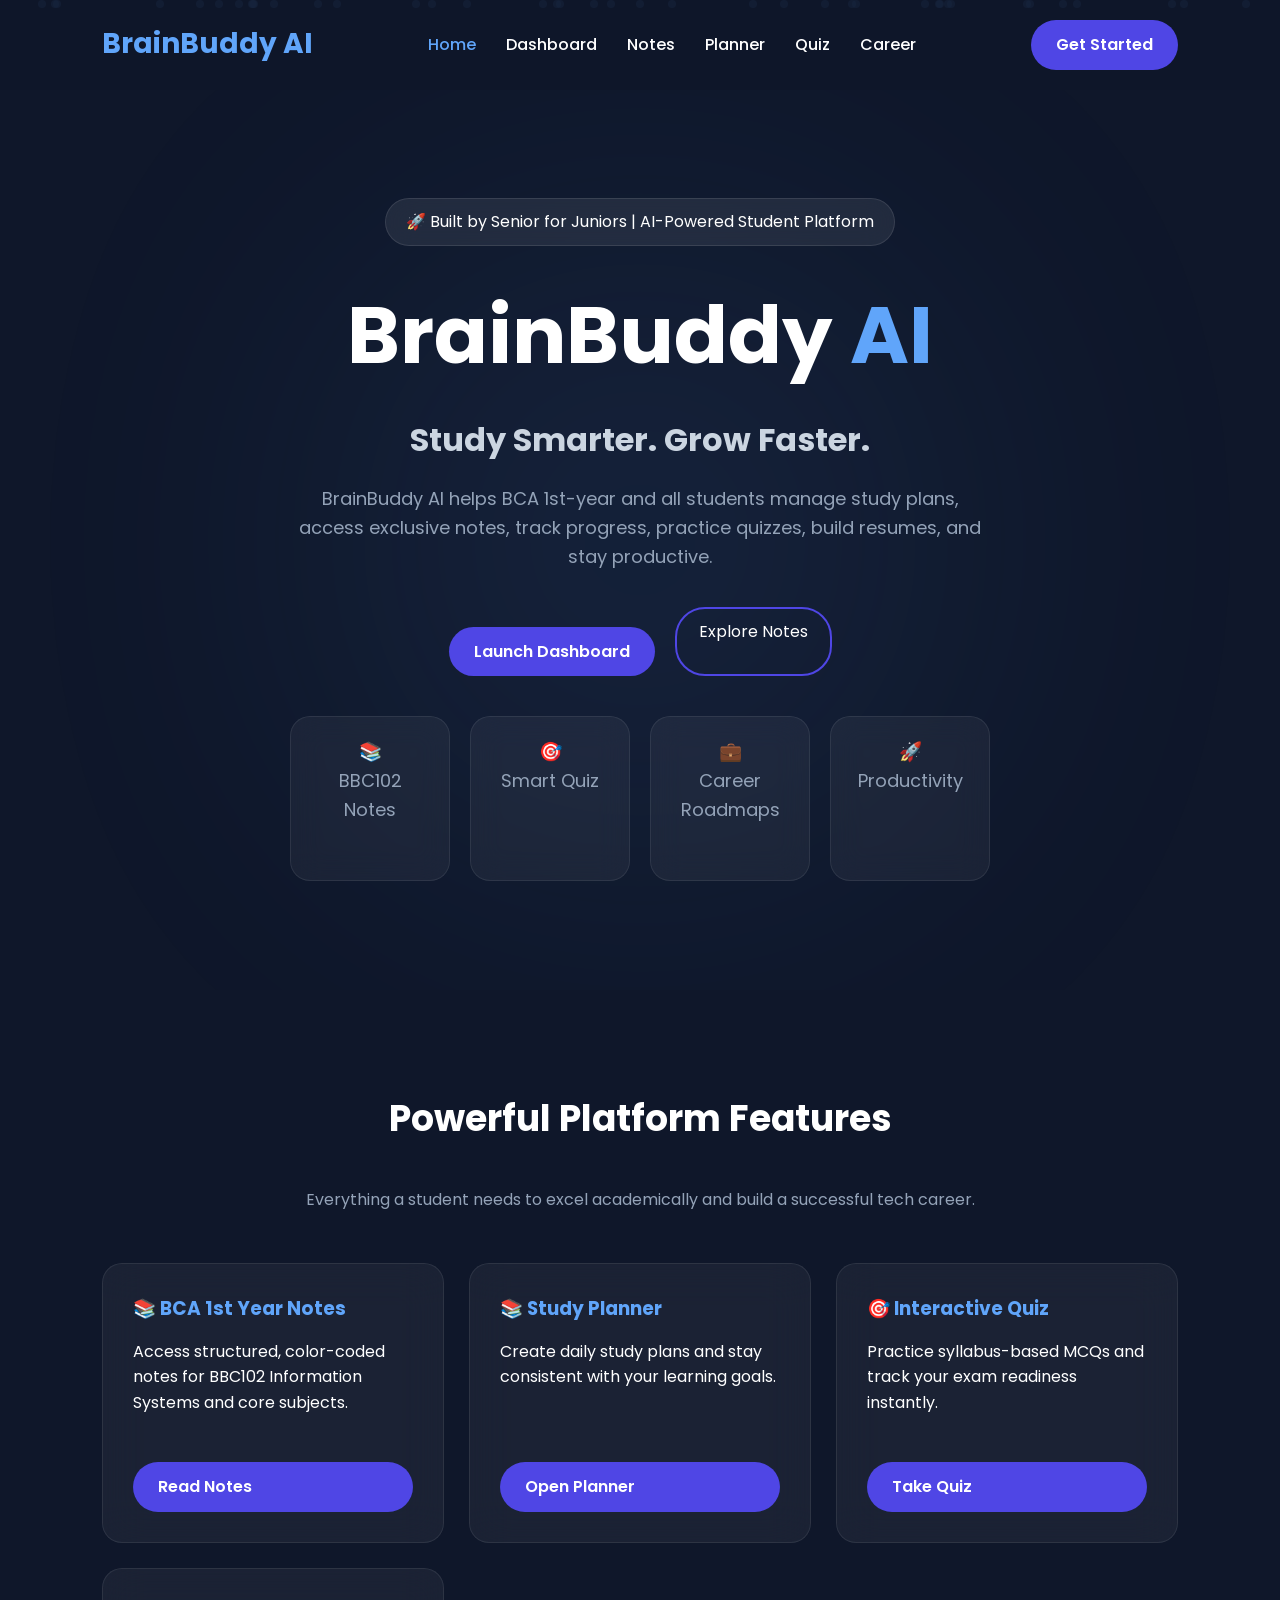
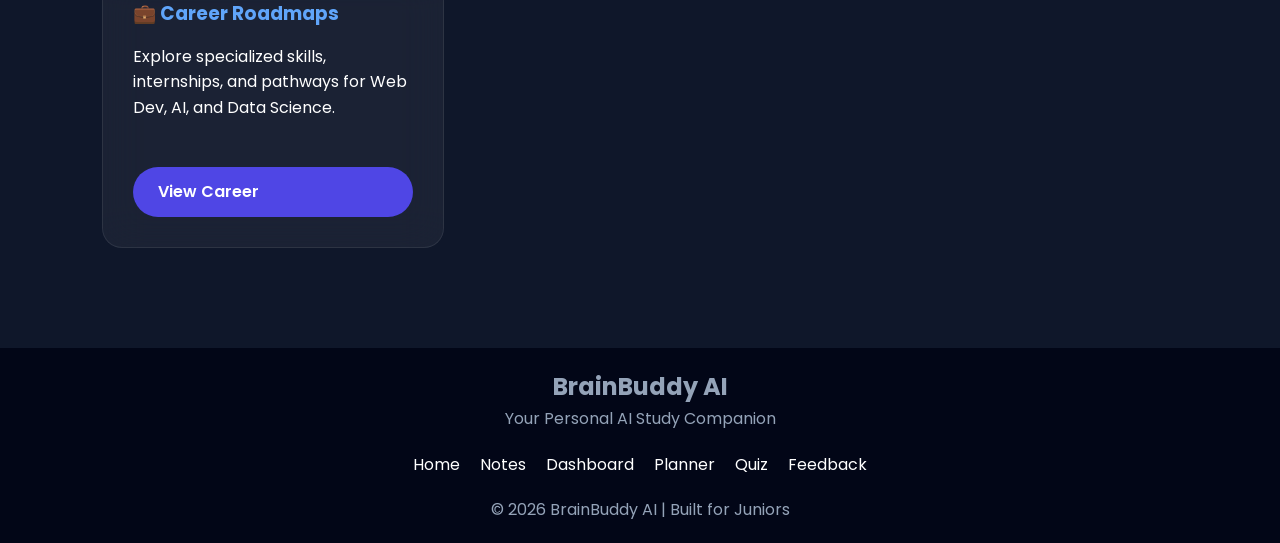
==== commit 8e543ded: "Update index.html" ====
--- a/index.html
+++ b/index.html
@@ -1,279 +1,89 @@
-<!DOCTYPE html><html lang="en">
+<!DOCTYPE html>
+<html lang="en">
 <head>
     <meta charset="UTF-8">
     <meta name="viewport" content="width=device-width, initial-scale=1.0">
-    <title>BrainBuddy AI - Your AI Study Companion</title><link rel="stylesheet" href="css/style.css">
+    <title>BrainBuddy AI - Your AI Study Companion</title>
+    <link rel="stylesheet" href="css/style.css">
+    <link href="https://fonts.googleapis.com/css2?family=Poppins:wght@300;400;500;600;700&display=swap" rel="stylesheet">
+</head>
+<body>
+    <div id="particles"></div>
+    <header>
+        <nav class="navbar">
+            <div class="logo">BrainBuddy AI</div>
+            <ul class="nav-links">
+                <li><a href="index.html" style="color:#60a5fa;">Home</a></li>
+                <li><a href="dashboard.html">Dashboard</a></li>
+                <li><a href="notes.html">Notes</a></li>
+                <li><a href="planner.html">Planner</a></li>
+                <li><a href="quiz.html">Quiz</a></li>
+                <li><a href="career.html">Career</a></li>
+            </ul>
+            <a href="dashboard.html" class="btn-primary" style="margin-top:0 !important;">Get Started</a>
+        </nav>
+    </header>
 
-<link href="https://fonts.googleapis.com/css2?family=Poppins:wght@300;400;500;600;700&display=swap" rel="stylesheet">
+    <section class="hero" id="home">
+        <div class="hero-bg"></div>
+        <div class="hero-content">
+            <div class="badge">🚀 Built by Senior for Juniors | AI-Powered Student Platform</div>
+            <h1>BrainBuddy <span>AI</span></h1>
+            <h2>Study Smarter. Grow Faster.</h2>
+            <p>BrainBuddy AI helps BCA 1st-year and all students manage study plans, access exclusive notes, track progress, practice quizzes, build resumes, and stay productive.</p>
+            <div class="hero-buttons">
+                <a href="dashboard.html" class="btn-primary">Launch Dashboard</a>
+                <a href="notes.html" class="btn-secondary">Explore Notes</a>
+            </div>
+            <div class="hero-stats">
+                <div class="stat-card"><h3>📚</h3><p>BBC102 Notes</p></div>
+                <div class="stat-card"><h3>🎯</h3><p>Smart Quiz</p></div>
+                <div class="stat-card"><h3>💼</h3><p>Career Roadmaps</p></div>
+                <div class="stat-card"><h3>🚀</h3><p>Productivity</p></div>
+            </div>
+        </div>
+    </section>
 
-<!-- Google tag (gtag.js) -->  <script async src="https://www.googletagmanager.com/gtag/js?id=G-J5CV0GQFNV"></script>  <script>  
-  window.dataLayer = window.dataLayer || [];  
-  function gtag(){dataLayer.push(arguments);}  
-  gtag('js', new Date());  
-  
-  gtag('config', 'G-J5CV0GQFNV');  
-</script>
- 
-</head><body><!-- Navbar -->
-    <div id="particles"></div>
-<header>
-    <nav class="navbar">
-        <div class="logo">
-            BrainBuddy AI
+    <section class="features">
+        <h2 class="section-title">Powerful Platform Features</h2>
+        <p class="section-subtitle">Everything a student needs to excel academically and build a successful tech career.</p>
+        <div class="feature-grid">
+            <div class="card">
+                <h3>📚 BCA 1st Year Notes</h3>
+                <p>Access structured, color-coded notes for BBC102 Information Systems and core subjects.</p>
+                <a href="notes.html" class="btn-primary">Read Notes</a>
+            </div>
+            <div class="card">
+                <h3>📚 Study Planner</h3>
+                <p>Create daily study plans and stay consistent with your learning goals.</p>
+                <a href="planner.html" class="btn-primary">Open Planner</a>
+            </div>
+            <div class="card">
+                <h3>🎯 Interactive Quiz</h3>
+                <p>Practice syllabus-based MCQs and track your exam readiness instantly.</p>
+                <a href="quiz.html" class="btn-primary">Take Quiz</a>
+            </div>
+            <div class="card">
+                <h3>💼 Career Roadmaps</h3>
+                <p>Explore specialized skills, internships, and pathways for Web Dev, AI, and Data Science.</p>
+                <a href="career.html" class="btn-primary">View Career</a>
+            </div>
         </div>
+    </section>
 
-        <ul class="nav-links">
-            <li><a href="#features">Features</a></li>
-            <li><a href="#about">About</a></li>
-            <li><a href="dashboard.html">Dashboard</a></li>
-            <li><a href="planner.html">Planner</a></li>
-            <li><a href="quiz.html">Quiz</a></li>
-        </ul>
-
-        <a href="dashboard.html" class="btn-primary">
-            Get Started
-        </a>
-    </nav>
-</header>
-
-<!-- Hero Section -->
-<section class="hero" id="home"><div class="hero-bg"></div><div class="hero-content"><div class="badge">
-🚀 AI-Powered Student Companion
-</div><h1>
-BrainBuddy <span>AI</span>
-</h1><h2 id="typing-text">
-Study Smarter. Grow Faster.
-</h2><p>
-BrainBuddy AI helps students manage study plans,
-track progress, practice quizzes, build resumes,
-explore internships and stay productive from one dashboard.
-</p><div class="hero-buttons"><a href="dashboard.html" class="btn-primary">
-Launch Dashboard
-</a><a href="#features" class="btn-secondary">
-Explore Features
-</a></div><div class="hero-stats"><div class="stat-card">
-<h3>📚</h3>
-<p>Study Planner</p>
-</div><div class="stat-card">
-<h3>🎯</h3>
-<p>Quiz Practice</p>
-</div><div class="stat-card">
-<h3>💼</h3>
-<p>Career Guidance</p>
-</div><div class="stat-card">
-<h3>🚀</h3>
-<p>Productivity</p>
-</div></div></div>
-
-</section>
-
-<!-- Features -->
-<section id="features" class="features">
-
-    <h2>Features</h2>
-
-    <div class="feature-grid">
-
-        <div class="card">
-            <h3>Study Planner</h3>
-            <p>Create daily and weekly study plans.</p>
+    <footer>
+        <h2>BrainBuddy AI</h2>
+        <p>Your Personal AI Study Companion</p>
+        <div class="footer-links">
+            <a href="index.html">Home</a>
+            <a href="notes.html">Notes</a>
+            <a href="dashboard.html">Dashboard</a>
+            <a href="planner.html">Planner</a>
+            <a href="quiz.html">Quiz</a>
+            <a href="feedback.html">Feedback</a>
         </div>
-
-        <div class="card">
-            <h3>Quiz Generator</h3>
-            <p>Practice quizzes and track performance.</p>
-        </div>
-
-        <div class="card">
-            <h3>Resume Builder</h3>
-            <p>Create professional resumes easily.</p>
-        </div>
-
-        <div class="card">
-            <h3>Career Roadmaps</h3>
-            <p>Explore career paths and learning journeys.</p>
-        </div>
-
-        <div class="card">
-            <h3>Productivity Tracker</h3>
-            <p>Track your study progress daily.</p>
-        </div>
-
-        <div class="card">
-            <h3>AI Assistant (Coming Soon)</h3>
-            <p>AI-powered learning support for students.</p>
-        </div>
-
-    </div>
-
-</section>
-
-<!-- About -->
-<section id="about" class="about">
-
-    <h2>About BrainBuddy AI</h2>
-
-    <p>
-        BrainBuddy AI is designed to help students learn smarter,
-        stay productive, build careers, and achieve academic goals.
-        It combines study planning, quizzes, productivity tracking,
-        and career tools into one platform.
-    </p>
-
-</section>
-
-    <section class="testimonials"><h2 class="section-title">
-💬 Student Reviews
-</h2><div class="feature-grid"><div class="card">
-<p>
-"BrainBuddy AI helped me organize my studies and stay productive."
-</p><h4>⭐⭐⭐⭐⭐</h4><span>- BCA Student</span>
-
-</div><div class="card">
-<p>
-"The quiz section is simple and useful for revision."
-</p><h4>⭐⭐⭐⭐⭐</h4><span>- College Student</span>
-
-</div><div class="card">
-<p>
-"I love the career roadmap and study planner features."
-</p><h4>⭐⭐⭐⭐⭐</h4><span>- Aspiring Developer</span>
-
-</div></div></section>
-
-    <section class="stats-section">
-
-<div class="stat-box">
-
-<h2 class="counter" data-target="100">0</h2>
-<p>Study Sessions</p>
-
-</div>
-
-<div class="stat-box">
-
-<h2 class="counter" data-target="50">0</h2>
-<p>Quiz Attempts</p>
-
-</div>
-
-<div class="stat-box">
-
-<h2 class="counter" data-target="20">0</h2>
-<p>Student Feedbacks</p>
-
-</div>
-
-<div class="stat-box">
-
-<h2>24/7</h2>
-<p>Learning Support</p>
-
-</div>
-
-</section>
-
-<!-- CTA -->
-<section class="cta">
-
-    <h2>Ready to Boost Your Learning?</h2>
-
-    <a href="dashboard.html" class="btn-primary">
-        Start Now
-    </a>
-
-</section>
-
-    <section class="features" id="features"><h2 class="section-title">
-Powerful Features
-</h2><p class="section-subtitle">
-Everything a student needs to study smarter, stay productive and build a successful career.
-</p><div class="feature-grid"><div class="card">
-<h3>📚 Study Planner</h3>
-<p>
-Create daily study plans and stay consistent with your learning goals.
-</p>
-</div><div class="card">
-<h3>🎯 Smart Quiz</h3>
-<p>
-Practice BCA concepts with interactive quizzes and track your performance.
-</p>
-</div><div class="card">
-<h3>📈 Progress Tracking</h3>
-<p>
-Monitor your study hours and stay motivated with productivity tracking.
-</p>
-</div><div class="card">
-<h3>💼 Career Roadmap</h3>
-<p>
-Explore skills, internships and career paths for BCA students.
-</p>
-</div><div class="card">
-<h3>📄 Resume Builder</h3>
-<p>
-Build a professional resume and prepare for internships.
-</p>
-</div><div class="card">
-<h3>💬 Feedback System</h3>
-<p>
-Share ideas, report bugs and help improve BrainBuddy AI.
-</p>
-</div></div></section>
-
-    <section class="future-ai"><h2 class="section-title">
-🚀 Future AI Features
-</h2><p class="section-subtitle">
-BrainBuddy AI is evolving into a complete AI-powered learning platform.
-</p><div class="feature-grid"><div class="card">
-<h3>🤖 AI Tutor</h3>
-<p>
-Ask any programming or BCA-related question and get instant explanations.
-</p>
-</div><div class="card">
-<h3>📄 PDF Summarizer</h3>
-<p>
-Upload notes and get summaries, important questions and revision material.
-</p>
-</div><div class="card">
-<h3>🧠 AI Quiz Generator</h3>
-<p>
-Generate unlimited quizzes based on any topic and difficulty level.
-</p>
-</div><div class="card">
-<h3>💼 Internship Assistant</h3>
-<p>
-Get internship roadmaps, skill suggestions and career guidance.
-</p>
-</div></div></section><section class="about"><h2 class="section-title">
-About BrainBuddy AI
-</h2><p class="about-text">BrainBuddy AI is a student-focused platform designed to help learners
-stay productive, improve their skills, prepare for careers and manage
-their academic journey through smart tools and AI-powered assistance.
-
-Built by students, for students.
-
-</p></section>
-
-<!-- Footer -->
-<footer><h2>
-BrainBuddy AI
-</h2><p>
-Your Personal AI Study Companion
-</p><div class="footer-links"><a href="index.html">Home</a>
-
-<a href="dashboard.html">Dashboard</a>
-
-<a href="planner.html">Planner</a>
-
-<a href="quiz.html">Quiz</a>
-
-<a href="feedback.html">Feedback</a>
-
-</div><p class="copyright">
-© 2026 BrainBuddy AI | Built by Nitesh
-</p></footer>
-
-<script src="js/script.js"></script>
-
+        <p class="copyright">© 2026 BrainBuddy AI | Built for Juniors</p>
+    </footer>
+    <script src="js/script.js"></script>
 </body>
 </html>
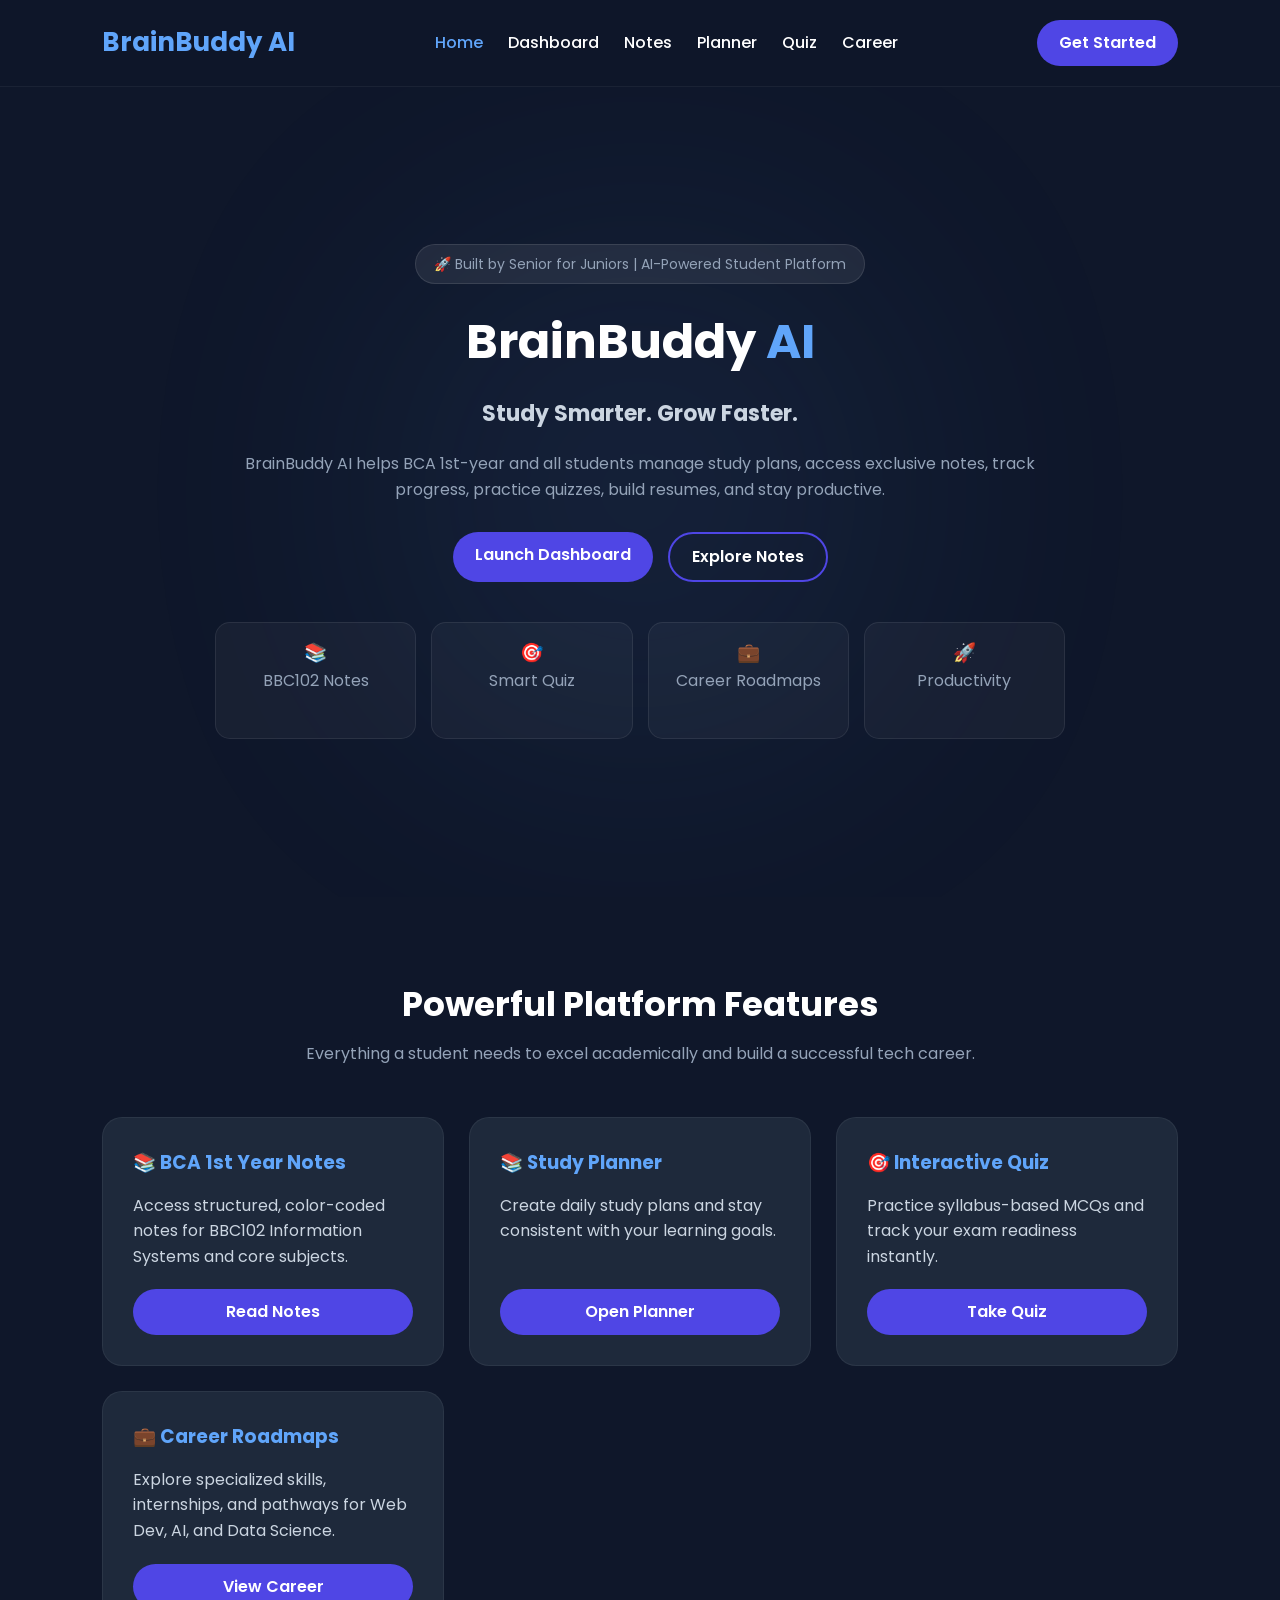
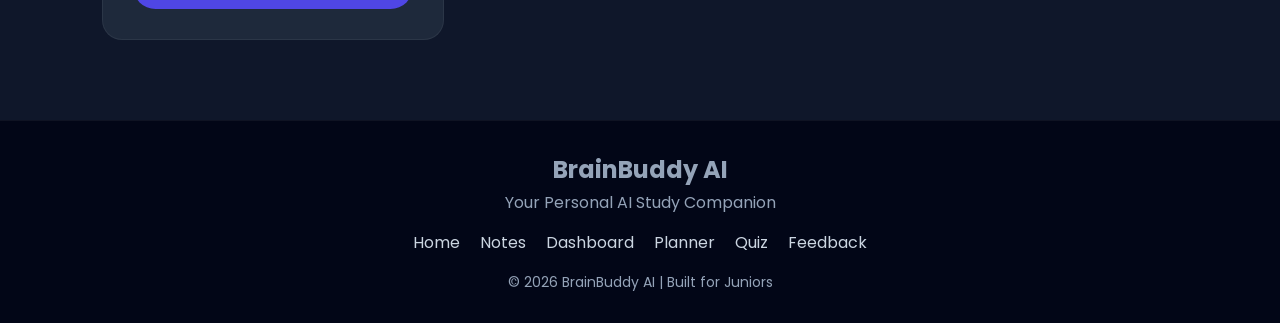
==== commit db4335d8: "Update index.html" ====
--- a/index.html
+++ b/index.html
@@ -6,6 +6,14 @@
     <title>BrainBuddy AI - Your AI Study Companion</title>
     <link rel="stylesheet" href="css/style.css">
     <link href="https://fonts.googleapis.com/css2?family=Poppins:wght@300;400;500;600;700&display=swap" rel="stylesheet">
+    <!-- Google tag (gtag.js) -->
+<script async src="https://www.googletagmanager.com/gtag/js?id=G-J5CV0GQFNV"></script>
+<script>
+  window.dataLayer = window.dataLayer || [];
+  function gtag(){dataLayer.push(arguments);}
+  gtag('js', new Date());
+  gtag('config', 'G-J5CV0GQFNV');
+</script>
 </head>
 <body>
     <div id="particles"></div>
--- a/css/style.css
+++ b/css/style.css
@@ -1,14 +1,9 @@
-/* =========================
-   BrainBuddy AI - Main CSS
-   ========================= */
-
 * {
     margin: 0;
     padding: 0;
     box-sizing: border-box;
 }
 
-
 body {
     font-family: 'Poppins', sans-serif;
     background: #0f172a;
@@ -16,713 +11,259 @@
     line-height: 1.6;
 }
 
-
-/* Navbar */
-
 header {
     width: 100%;
 }
 
 .navbar {
-
     display: flex;
     justify-content: space-between;
     align-items: center;
-
     padding: 20px 8%;
-
-    background: rgba(15,23,42,0.9);
-
+    background: rgba(15,23,42,0.95);
+    backdrop-filter: blur(10px);
     position: sticky;
-    top:0;
-
-    z-index:1000;
-
-}
-
+    top: 0;
+    z-index: 1000;
+    border-bottom: 1px solid rgba(255,255,255,0.05);
+}
 
 .logo {
-
-    font-size: 28px;
-    font-weight:700;
-
-    color:#60a5fa;
-
-}
-
-
+    font-size: 26px;
+    font-weight: 700;
+    color: #60a5fa;
+}
 
 .nav-links {
-
-    display:flex;
-    gap:30px;
-
-    list-style:none;
-
-}
-
+    display: flex;
+    gap: 25px;
+    list-style: none;
+}
 
 .nav-links a {
-
-    text-decoration:none;
-
-    color:white;
-
-    font-weight:500;
-
-    transition:.3s;
-
-}
-
-
+    text-decoration: none;
+    color: white;
+    font-weight: 500;
+    transition: 0.3s;
+}
 
 .nav-links a:hover {
-
-    color:#60a5fa;
-
-}
-
-
-
-/* Buttons */
-
+    color: #60a5fa;
+}
 
 .btn-primary {
-   
-    margin-top: 20px !important;
     display: inline-block;
-       
-    background:#4f46e5;
-
-    color:white;
-
-    padding:12px 25px;
-
-    border-radius:30px;
-
-    text-decoration:none;
-
-    font-weight:600;
-
-    transition:.3s;
-
-}
-
-
+    background: #4f46e5;
+    color: white;
+    padding: 10px 22px;
+    border-radius: 30px;
+    text-decoration: none;
+    font-weight: 600;
+    transition: 0.3s;
+    border: none;
+    cursor: pointer;
+    text-align: center;
+}
 
 .btn-primary:hover {
-
-    background:#6366f1;
-
-    transform:translateY(-3px);
-
-}
-
-
+    background: #6366f1;
+    transform: translateY(-2px);
+}
 
 .btn-secondary {
-
-
-    border:2px solid #4f46e5;
-
-    color:white;
-
-    padding:10px 22px;
-
-    border-radius:30px;
-
-    text-decoration:none;
-
-}
-
-
-
-/* Hero Section */
-
+    border: 2px solid #4f46e5;
+    color: white;
+    padding: 10px 22px;
+    border-radius: 30px;
+    text-decoration: none;
+    font-weight: 600;
+    transition: 0.3s;
+    display: inline-block;
+}
+
+.btn-secondary:hover {
+    background: rgba(79, 70, 229, 0.2);
+}
 
 .hero {
-
-    min-height:90vh;
-
-    display:flex;
-
-    align-items:center;
-
-    justify-content:center;
-
-    text-align:center;
-
-    padding:50px 8%;
-
-}
-
+    min-height: 90vh;
+    display: flex;
+    align-items: center;
+    justify-content: center;
+    text-align: center;
+    padding: 50px 8%;
+    position: relative;
+    overflow: hidden;
+}
+
+.hero-bg {
+    position: absolute;
+    width: 400px;
+    height: 400px;
+    background: #60a5fa;
+    filter: blur(150px);
+    opacity: 0.15;
+    border-radius: 50%;
+}
 
 .hero-content {
-
-    max-width:800px;
-
-}
-
-
+    max-width: 850px;
+    z-index: 2;
+}
+
+.badge {
+    display: inline-block;
+    padding: 8px 18px;
+    background: rgba(255,255,255,0.08);
+    border: 1px solid rgba(255,255,255,0.1);
+    border-radius: 50px;
+    margin-bottom: 20px;
+    font-size: 14px;
+    color: #94a3b8;
+}
 
 .hero h1 {
-
-    font-size:55px;
-
-    margin-bottom:20px;
-
-}
-
-
+    font-size: 48px;
+    margin-bottom: 15px;
+}
 
 .hero h1 span {
-
-    color:#60a5fa;
-
-}
-
-
+    color: #60a5fa;
+}
+
+.hero h2 {
+    font-size: 22px;
+    color: #cbd5e1;
+    margin-bottom: 20px;
+}
 
 .hero p {
-
-    font-size:18px;
-
-    color:#cbd5e1;
-
-    margin-bottom:35px;
-
-}
-
-
+    font-size: 16px;
+    color: #94a3b8;
+    margin-bottom: 30px;
+}
 
 .hero-buttons {
-
-    display:flex;
-
-    justify-content:center;
-
-    gap:20px;
-
-}
-
-
-
-/* Features */
-
+    display: flex;
+    justify-content: center;
+    gap: 15px;
+    margin-bottom: 40px;
+    flex-wrap: wrap;
+}
+
+.hero-stats {
+    display: grid;
+    grid-template-columns: repeat(auto-fit, minmax(140px, 1fr));
+    gap: 15px;
+}
+
+.stat-card {
+    background: rgba(255,255,255,0.04);
+    border: 1px solid rgba(255,255,255,0.08);
+    padding: 15px;
+    border-radius: 15px;
+}
 
 .features {
-
-    padding:80px 8%;
-
-}
-
-
-
-.features h2,
-.about h2,
-.cta h2 {
-
-    text-align:center;
-
-    font-size:36px;
-
-    margin-bottom:40px;
-
-}
-
-
+    padding: 80px 8%;
+}
+
+.section-title {
+    text-align: center;
+    font-size: 34px;
+    margin-bottom: 10px;
+}
+
+.section-subtitle {
+    text-align: center;
+    color: #94a3b8;
+    margin-bottom: 50px;
+}
 
 .feature-grid {
-
-
-    display:grid;
-
-    grid-template-columns:repeat(auto-fit,minmax(250px,1fr));
-
-    gap:25px;
-
-
-}
-
-
+    display: grid;
+    grid-template-columns: repeat(auto-fit, minmax(260px, 1fr));
+    gap: 25px;
+}
 
 .card {
-
-
-    background:#1e293b;
-
-    padding:30px;
+    background: #1e293b;
+    border: 1px solid rgba(255,255,255,0.06);
+    padding: 30px;
+    border-radius: 20px;
     display: flex;
     flex-direction: column;
-
-    border-radius:20px;
-
-
-    transition:.3s;
-
-}
-
-
-
-.card:hover{
-
-    transform:translateY(-10px);
-
-    background:#334155;
-
-    box-shadow:
-    0 0 25px rgba(96,165,250,.3),
-    0 0 50px rgba(96,165,250,.15);
-
-}
-
-
-}
-
-
+    transition: 0.3s;
+}
+
+.card:hover {
+    transform: translateY(-8px);
+    background: #26334d;
+    box-shadow: 0 0 25px rgba(96,165,250,0.2);
+}
 
 .card h3 {
-
-    color:#60a5fa;
-
-    margin-bottom:15px;
-
-}
-
-
-
-/* About */
-
-
-.about {
-
-    padding:80px 10%;
-
-    text-align:center;
-
-}
-
-
-
-.about p {
-
-    color:#cbd5e1;
-
-    max-width:800px;
-
-    margin:auto;
-
-}
-
-
-
-/* CTA */
-
-
-.cta {
-
-    padding:80px 10%;
-
-    text-align:center;
-
-    background:#111827;
-
-}
-
-
-
-.cta a {
-
-    display:inline-block;
-
-    margin-top:20px;
-
-}
-
-
-
-/* Footer */
-
+    color: #60a5fa;
+    margin-bottom: 15px;
+}
+
+.card p {
+    color: #cbd5e1;
+    margin-bottom: 20px;
+    flex-grow: 1;
+}
 
 footer {
-
-    padding:20px;
-
-    text-align:center;
-
-    background:#020617;
-
-    color:#94a3b8;
-
-}
-
-
-
-/* Responsive */
-
-
-@media(max-width:768px){
-
-
-.navbar {
-
-    flex-direction:column;
-
-    gap:20px;
-
-}
-
-
-.nav-links {
-
-    flex-direction:column;
-
-    text-align:center;
-
-}
-
-
-.hero h1 {
-
-    font-size:38px;
-
-}
-
-
-
-.hero-buttons {
-
-    flex-direction:column;
-
-}
-
-
-
-}
-
-/* Quiz Options Fix */
-
-.quiz .btn-secondary {
-
-    background: #1e293b;
-    color: white;
-    border: 1px solid #60a5fa;
-
+    padding: 30px 8%;
+    text-align: center;
+    background: #020617;
+    color: #94a3b8;
+    border-top: 1px solid rgba(255,255,255,0.05);
+}
+
+.footer-links {
+    margin: 15px 0;
+    display: flex;
+    justify-content: center;
+    gap: 20px;
+    flex-wrap: wrap;
+}
+
+.footer-links a {
+    color: #cbd5e1;
+    text-decoration: none;
+}
+
+.footer-links a:hover {
+    color: #60a5fa;
+}
+
+.copyright {
+    margin-top: 15px;
+    font-size: 14px;
+}
+
+#particles {
+    position: fixed;
+    top: 0;
+    left: 0;
     width: 100%;
-    padding: 12px;
-
-    border-radius: 10px;
-
-    cursor: pointer;
-
-    font-size: 16px;
-
-    transition: 0.3s;
-
-}
-
-
-.quiz .btn-secondary:hover {
-
-    background: #334155;
-
-    transform: translateY(-3px);
-
-}
-
-.quiz-option{
-
-    transition:0.3s;
-
-}
-
-.quiz-option:hover{
-
-    transform:translateY(-2px);
-
-}
-
-.feature-grid{
-    display:grid;
-    grid-template-columns:repeat(auto-fit,minmax(250px,1fr));
-    gap:25px;
-    align-items:stretch;
-}
-
-.card{
-    background:#1e293b;
-    padding:30px;
-    border-radius:20px;
-
-    display:flex;
-    flex-direction:column;
-
-    min-height:280px;
-}
-
-.card p{
-    flex-grow:1;
-}
-
-.card .btn-primary{
-    margin-top:auto !important;
-}
-
-.hero{
-min-height:100vh;
-display:flex;
-justify-content:center;
-align-items:center;
-text-align:center;
-padding:40px 8%;
-position:relative;
-overflow:hidden;
-}
-
-.hero-bg{
-position:absolute;
-width:500px;
-height:500px;
-background:#60a5fa;
-filter:blur(180px);
-opacity:.15;
-border-radius:50%;
-animation:floatGlow 8s infinite alternate;
-}
-
-@keyframes floatGlow{
-from{
-transform:translateY(-30px);
-}
-to{
-transform:translateY(50px);
-}
-}
-
-.hero-content{
-max-width:900px;
-z-index:2;
-}
-
-.badge{
-display:inline-block;
-padding:10px 20px;
-background:rgba(255,255,255,.08);
-backdrop-filter:blur(15px);
-border:1px solid rgba(255,255,255,.1);
-border-radius:50px;
-margin-bottom:25px;
-}
-
-.hero h1{
-font-size:5rem;
-font-weight:700;
-margin-bottom:15px;
-}
-
-.hero h1 span{
-color:#60a5fa;
-}
-
-.hero h2{
-font-size:2rem;
-color:#cbd5e1;
-margin-bottom:20px;
-}
-
-.hero p{
-max-width:700px;
-margin:auto;
-margin-bottom:35px;
-color:#94a3b8;
-}
-
-.hero-buttons{
-display:flex;
-justify-content:center;
-gap:20px;
-flex-wrap:wrap;
-margin-bottom:40px;
-}
-
-.hero-stats{
-display:grid;
-grid-template-columns:repeat(auto-fit,minmax(150px,1fr));
-gap:20px;
-margin-top:40px;
-}
-
-.stat-card{
-background:rgba(255,255,255,.05);
-backdrop-filter:blur(15px);
-padding:20px;
-border-radius:20px;
-border:1px solid rgba(255,255,255,.08);
-transition:.3s;
-}
-
-.stat-card:hover{
-transform:translateY(-8px);
-}
-
-.section-title{
-text-align:center;
-font-size:3rem;
-margin-bottom:15px;
-}
-
-.section-subtitle{
-text-align:center;
-max-width:700px;
-margin:auto;
-margin-bottom:50px;
-color:#94a3b8;
-}
-
-.features{
-padding:100px 8%;
-}
-
-.feature-grid{
-display:grid;
-grid-template-columns:repeat(auto-fit,minmax(280px,1fr));
-gap:25px;
-}
-
-.card{
-background:rgba(255,255,255,.05);
-backdrop-filter:blur(20px);
-border:1px solid rgba(255,255,255,.08);
-border-radius:20px;
-padding:30px;
-transition:.3s;
-}
-
-.card:hover{
-transform:translateY(-10px);
-box-shadow:0 0 25px rgba(96,165,250,.25);
-}
-
-.card h3{
-margin-bottom:15px;
-color:#60a5fa;
-}
-
-<section class="future-ai"><h2 class="section-title">
-🚀 Future AI Features
-</h2><p class="section-subtitle">
-BrainBuddy AI is evolving into a complete AI-powered learning platform.
-</p><div class="feature-grid"><div class="card">
-<h3>🤖 AI Tutor</h3>
-<p>
-Ask any programming or BCA-related question and get instant explanations.
-</p>
-</div><div class="card">
-<h3>📄 PDF Summarizer</h3>
-<p>
-Upload notes and get summaries, important questions and revision material.
-</p>
-</div><div class="card">
-<h3>🧠 AI Quiz Generator</h3>
-<p>
-Generate unlimited quizzes based on any topic and difficulty level.
-</p>
-</div><div class="card">
-<h3>💼 Internship Assistant</h3>
-<p>
-Get internship roadmaps, skill suggestions and career guidance.
-</p>
-</div></div></section><section class="about"><h2 class="section-title">
-About BrainBuddy AI
-</h2><p class="about-text">BrainBuddy AI is a student-focused platform designed to help learners
-stay productive, improve their skills, prepare for careers and manage
-their academic journey through smart tools and AI-powered assistance.
-
-Built by students, for students.
-
-</p></section>
-
-.testimonials{
-padding:100px 8%;
-}
-
-.stats-section{
-padding:80px 8%;
-display:grid;
-grid-template-columns:repeat(auto-fit,minmax(200px,1fr));
-gap:20px;
-}
-
-.stat-box{
-background:rgba(255,255,255,.05);
-backdrop-filter:blur(20px);
-padding:30px;
-border-radius:20px;
-text-align:center;
-border:1px solid rgba(255,255,255,.08);
-}
-
-.stat-box h2{
-font-size:2.5rem;
-color:#60a5fa;
-}
-
-.footer-links{
-margin:20px 0;
-display:flex;
-justify-content:center;
-gap:20px;
-flex-wrap:wrap;
-}
-
-.footer-links a{
-color:white;
-text-decoration:none;
-}
-
-.footer-links a:hover{
-color:#60a5fa;
-}
-
-.copyright{
-margin-top:20px;
-color:#94a3b8;
-}
-
-#particles{
-position:fixed;
-top:0;
-left:0;
-width:100%;
-height:100%;
-pointer-events:none;
-z-index:-1;
-overflow:hidden;
-}
-
-.particle{
-position:absolute;
-width:8px;
-height:8px;
-background:rgba(96,165,250,.5);
-border-radius:50%;
-animation:floatParticle linear infinite;
-}
-
-@keyframes floatParticle{
-
-0%{
-transform:translateY(100vh);
-opacity:0;
-}
-
-20%{
-opacity:1;
-}
-
-100%{
-transform:translateY(-100px);
-opacity:0;
-}
-
-}
+    height: 100%;
+    pointer-events: none;
+    z-index: -1;
+}
+
+@media(max-width: 768px) {
+    .navbar {
+        flex-direction: column;
+        gap: 15px;
+    }
+    .nav-links {
+        flex-wrap: wrap;
+        justify-content: center;
+        gap: 15px;
+    }
+    .hero h1 {
+        font-size: 36px;
+    }
+}
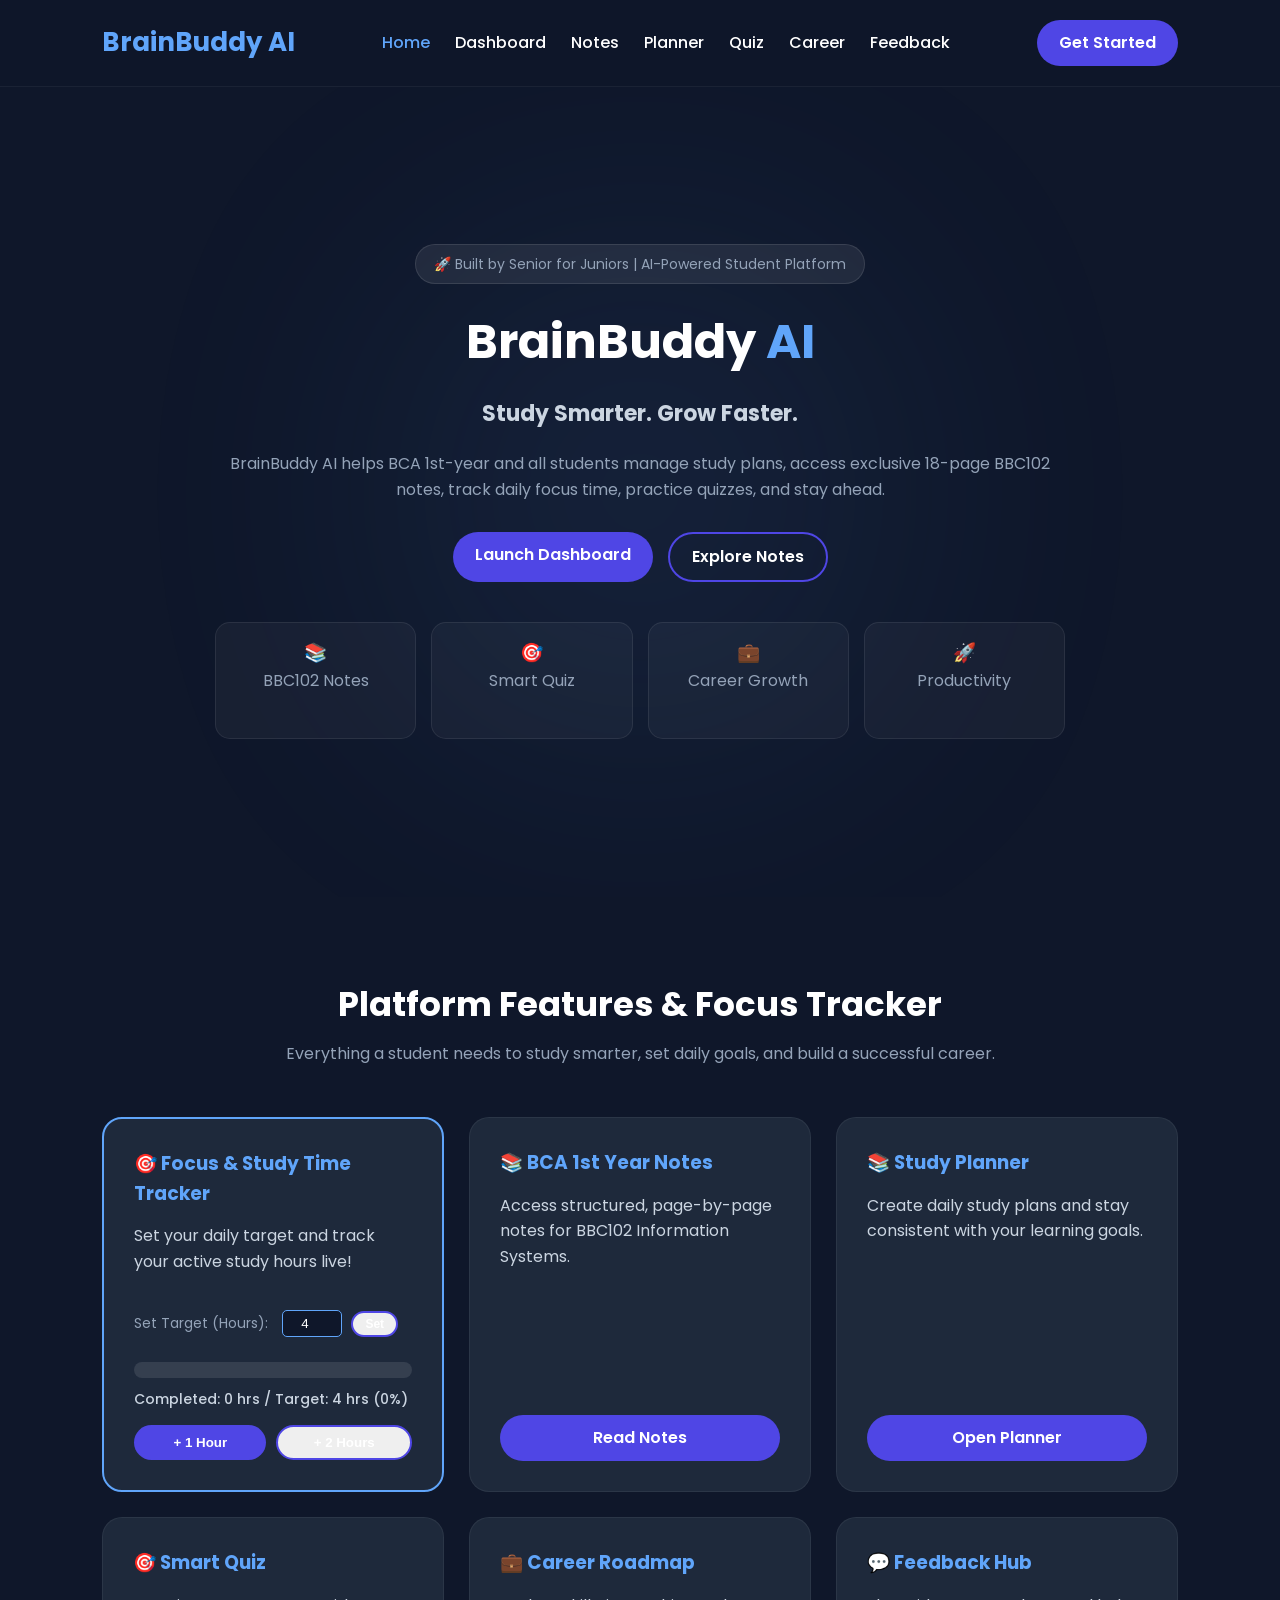
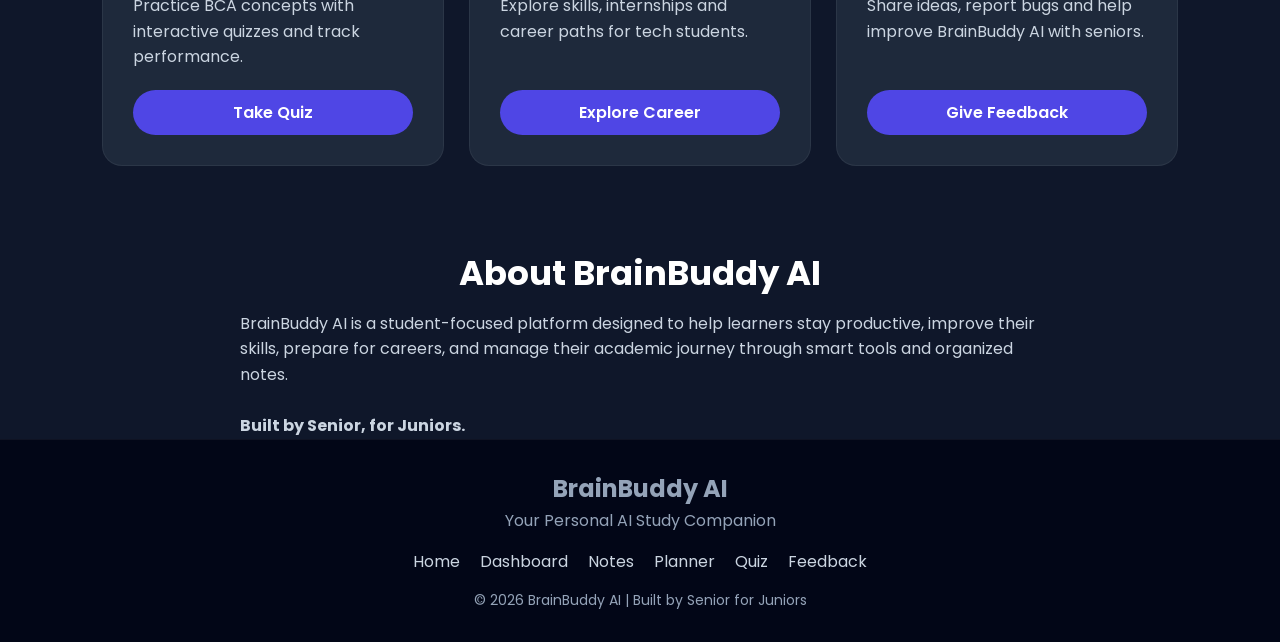
==== commit dd375d21: "Update index.html" ====
--- a/index.html
+++ b/index.html
@@ -6,14 +6,15 @@
     <title>BrainBuddy AI - Your AI Study Companion</title>
     <link rel="stylesheet" href="css/style.css">
     <link href="https://fonts.googleapis.com/css2?family=Poppins:wght@300;400;500;600;700&display=swap" rel="stylesheet">
+
     <!-- Google tag (gtag.js) -->
-<script async src="https://www.googletagmanager.com/gtag/js?id=G-J5CV0GQFNV"></script>
-<script>
-  window.dataLayer = window.dataLayer || [];
-  function gtag(){dataLayer.push(arguments);}
-  gtag('js', new Date());
-  gtag('config', 'G-J5CV0GQFNV');
-</script>
+    <script async src="https://www.googletagmanager.com/gtag/js?id=G-J5CV0GQFNV"></script>
+    <script>
+      window.dataLayer = window.dataLayer || [];
+      function gtag(){dataLayer.push(arguments);}
+      gtag('js', new Date());
+      gtag('config', 'G-J5CV0GQFNV');
+    </script>
 </head>
 <body>
     <div id="particles"></div>
@@ -27,18 +28,20 @@
                 <li><a href="planner.html">Planner</a></li>
                 <li><a href="quiz.html">Quiz</a></li>
                 <li><a href="career.html">Career</a></li>
+                <li><a href="feedback.html">Feedback</a></li>
             </ul>
             <a href="dashboard.html" class="btn-primary" style="margin-top:0 !important;">Get Started</a>
         </nav>
     </header>
 
+    <!-- Hero Section -->
     <section class="hero" id="home">
         <div class="hero-bg"></div>
         <div class="hero-content">
             <div class="badge">🚀 Built by Senior for Juniors | AI-Powered Student Platform</div>
             <h1>BrainBuddy <span>AI</span></h1>
-            <h2>Study Smarter. Grow Faster.</h2>
-            <p>BrainBuddy AI helps BCA 1st-year and all students manage study plans, access exclusive notes, track progress, practice quizzes, build resumes, and stay productive.</p>
+            <h2 id="typing-text">Study Smarter. Grow Faster.</h2>
+            <p>BrainBuddy AI helps BCA 1st-year and all students manage study plans, access exclusive 18-page BBC102 notes, track daily focus time, practice quizzes, and stay ahead.</p>
             <div class="hero-buttons">
                 <a href="dashboard.html" class="btn-primary">Launch Dashboard</a>
                 <a href="notes.html" class="btn-secondary">Explore Notes</a>
@@ -46,19 +49,44 @@
             <div class="hero-stats">
                 <div class="stat-card"><h3>📚</h3><p>BBC102 Notes</p></div>
                 <div class="stat-card"><h3>🎯</h3><p>Smart Quiz</p></div>
-                <div class="stat-card"><h3>💼</h3><p>Career Roadmaps</p></div>
+                <div class="stat-card"><h3>💼</h3><p>Career Growth</p></div>
                 <div class="stat-card"><h3>🚀</h3><p>Productivity</p></div>
             </div>
         </div>
     </section>
 
-    <section class="features">
-        <h2 class="section-title">Powerful Platform Features</h2>
-        <p class="section-subtitle">Everything a student needs to excel academically and build a successful tech career.</p>
+    <!-- Features Section (Featuring Advanced Focus Time Tracker) -->
+    <section class="features" id="features">
+        <h2 class="section-title">Platform Features & Focus Tracker</h2>
+        <p class="section-subtitle">Everything a student needs to study smarter, set daily goals, and build a successful career.</p>
         <div class="feature-grid">
+            
+            <!-- Advanced Focus & Study Time Tracker Card -->
+            <div class="card" style="border: 2px solid #60a5fa;">
+                <h3>🎯 Focus & Study Time Tracker</h3>
+                <p>Set your daily target and track your active study hours live!</p>
+                
+                <div style="margin: 15px 0;">
+                    <label style="font-size: 14px; color: #94a3b8;">Set Target (Hours):</label>
+                    <input type="number" id="targetHoursInput" value="4" min="1" max="16" style="width: 60px; padding: 5px; border-radius: 5px; background: #0f172a; color: white; border: 1px solid #60a5fa; text-align: center; margin-left: 10px;">
+                    <button onclick="saveTargetHours()" class="btn-secondary" style="padding: 4px 12px; font-size: 12px; margin-left: 5px;">Set</button>
+                </div>
+
+                <!-- Progress Bar UI -->
+                <div style="background: rgba(255,255,255,0.1); border-radius: 10px; width: 100%; height: 16px; margin: 10px 0; overflow: hidden;">
+                    <div id="progressBar" style="background: #60a5fa; width: 0%; height: 100%; transition: width 0.4s ease;"></div>
+                </div>
+                <p id="progressText" style="font-size: 14px; font-weight: 500; margin-bottom: 15px;">Completed: 0 hrs / Target: 4 hrs (0%)</p>
+
+                <div style="display: flex; gap: 10px;">
+                    <button class="btn-primary" onclick="addFocusTime(1)" style="margin-top:0 !important; flex: 1; padding: 8px;">+ 1 Hour</button>
+                    <button class="btn-secondary" onclick="addFocusTime(2)" style="flex: 1; padding: 8px;">+ 2 Hours</button>
+                </div>
+            </div>
+
             <div class="card">
                 <h3>📚 BCA 1st Year Notes</h3>
-                <p>Access structured, color-coded notes for BBC102 Information Systems and core subjects.</p>
+                <p>Access structured, page-by-page notes for BBC102 Information Systems.</p>
                 <a href="notes.html" class="btn-primary">Read Notes</a>
             </div>
             <div class="card">
@@ -67,31 +95,85 @@
                 <a href="planner.html" class="btn-primary">Open Planner</a>
             </div>
             <div class="card">
-                <h3>🎯 Interactive Quiz</h3>
-                <p>Practice syllabus-based MCQs and track your exam readiness instantly.</p>
+                <h3>🎯 Smart Quiz</h3>
+                <p>Practice BCA concepts with interactive quizzes and track performance.</p>
                 <a href="quiz.html" class="btn-primary">Take Quiz</a>
             </div>
             <div class="card">
-                <h3>💼 Career Roadmaps</h3>
-                <p>Explore specialized skills, internships, and pathways for Web Dev, AI, and Data Science.</p>
-                <a href="career.html" class="btn-primary">View Career</a>
+                <h3>💼 Career Roadmap</h3>
+                <p>Explore skills, internships and career paths for tech students.</p>
+                <a href="career.html" class="btn-primary">Explore Career</a>
             </div>
+            <div class="card">
+                <h3>💬 Feedback Hub</h3>
+                <p>Share ideas, report bugs and help improve BrainBuddy AI with seniors.</p>
+                <a href="feedback.html" class="btn-primary">Give Feedback</a>
+            </div>
+
         </div>
     </section>
 
+    <!-- About Section -->
+    <section class="about" id="about">
+        <h2 class="section-title">About BrainBuddy AI</h2>
+        <p class="about-text" style="color: #cbd5e1; max-width: 800px; margin: auto;">
+            BrainBuddy AI is a student-focused platform designed to help learners stay productive, improve their skills, prepare for careers, and manage their academic journey through smart tools and organized notes. <br><br>
+            <strong>Built by Senior, for Juniors.</strong>
+        </p>
+    </section>
+
+    <!-- Footer -->
     <footer>
         <h2>BrainBuddy AI</h2>
         <p>Your Personal AI Study Companion</p>
         <div class="footer-links">
             <a href="index.html">Home</a>
+            <a href="dashboard.html">Dashboard</a>
             <a href="notes.html">Notes</a>
-            <a href="dashboard.html">Dashboard</a>
             <a href="planner.html">Planner</a>
             <a href="quiz.html">Quiz</a>
             <a href="feedback.html">Feedback</a>
         </div>
-        <p class="copyright">© 2026 BrainBuddy AI | Built for Juniors</p>
+        <p class="copyright">© 2026 BrainBuddy AI | Built by Senior for Juniors</p>
     </footer>
+
     <script src="js/script.js"></script>
+    <script>
+        checkDailyReset();
+
+        function getTargetHours() {
+            return parseInt(localStorage.getItem("studyTarget")) || 4;
+        }
+
+        function saveTargetHours() {
+            let val = parseInt(document.getElementById("targetHoursInput").value);
+            if(val > 0) {
+                localStorage.setItem("studyTarget", val);
+                updateFocusUI();
+            }
+        }
+
+        function addFocusTime(hrs) {
+            let current = parseInt(getStudyHours()) || 0;
+            current += hrs;
+            localStorage.setItem("studyHours", current);
+            updateFocusUI();
+        }
+
+        function updateFocusUI() {
+            let completed = parseInt(getStudyHours()) || 0;
+            let target = getTargetHours();
+            document.getElementById("targetHoursInput").value = target;
+
+            let percentage = Math.min(Math.round((completed / target) * 100), 100);
+            document.getElementById("progressBar").style.width = percentage + "%";
+            document.getElementById("progressText").innerHTML = `Completed: ${completed} hrs / Target: ${target} hrs (${percentage}%)`;
+        }
+
+        // Initialize UI on load
+        document.addEventListener("DOMContentLoaded", () => {
+            updateFocusUI();
+        });
+    </script>
 </body>
 </html>
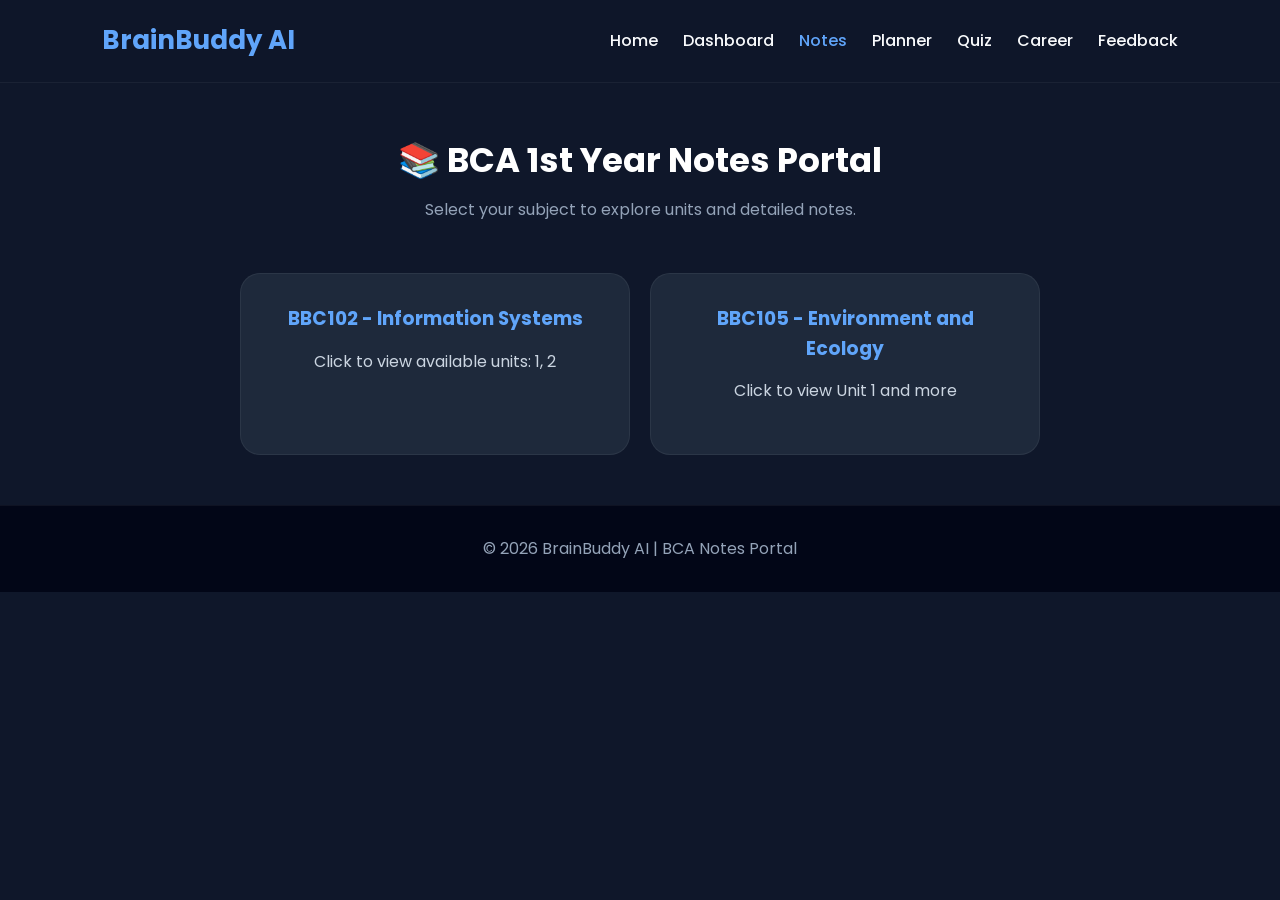
==== commit b835cd9b: "Update index.html" ====
--- a/index.html
+++ b/index.html
@@ -3,7 +3,7 @@
 <head>
     <meta charset="UTF-8">
     <meta name="viewport" content="width=device-width, initial-scale=1.0">
-    <title>BrainBuddy AI - Your AI Study Companion</title>
+    <title>BrainBuddy AI - BCA Notes Portal</title>
     <link rel="stylesheet" href="css/style.css">
     <link href="https://fonts.googleapis.com/css2?family=Poppins:wght@300;400;500;600;700&display=swap" rel="stylesheet">
 
@@ -17,163 +17,1108 @@
     </script>
 </head>
 <body>
-    <div id="particles"></div>
     <header>
         <nav class="navbar">
             <div class="logo">BrainBuddy AI</div>
             <ul class="nav-links">
-                <li><a href="index.html" style="color:#60a5fa;">Home</a></li>
+                <li><a href="index.html">Home</a></li>
                 <li><a href="dashboard.html">Dashboard</a></li>
-                <li><a href="notes.html">Notes</a></li>
+                <li><a href="notes.html" style="color:#60a5fa;">Notes</a></li>
                 <li><a href="planner.html">Planner</a></li>
                 <li><a href="quiz.html">Quiz</a></li>
                 <li><a href="career.html">Career</a></li>
                 <li><a href="feedback.html">Feedback</a></li>
             </ul>
-            <a href="dashboard.html" class="btn-primary" style="margin-top:0 !important;">Get Started</a>
         </nav>
     </header>
 
-    <!-- Hero Section -->
-    <section class="hero" id="home">
-        <div class="hero-bg"></div>
-        <div class="hero-content">
-            <div class="badge">🚀 Built by Senior for Juniors | AI-Powered Student Platform</div>
-            <h1>BrainBuddy <span>AI</span></h1>
-            <h2 id="typing-text">Study Smarter. Grow Faster.</h2>
-            <p>BrainBuddy AI helps BCA 1st-year and all students manage study plans, access exclusive 18-page BBC102 notes, track daily focus time, practice quizzes, and stay ahead.</p>
-            <div class="hero-buttons">
-                <a href="dashboard.html" class="btn-primary">Launch Dashboard</a>
-                <a href="notes.html" class="btn-secondary">Explore Notes</a>
-            </div>
-            <div class="hero-stats">
-                <div class="stat-card"><h3>📚</h3><p>BBC102 Notes</p></div>
-                <div class="stat-card"><h3>🎯</h3><p>Smart Quiz</p></div>
-                <div class="stat-card"><h3>💼</h3><p>Career Growth</p></div>
-                <div class="stat-card"><h3>🚀</h3><p>Productivity</p></div>
+    <section class="features" style="padding: 50px 8%;">
+        <!-- SUBJECT SELECTION -->
+        <div id="subject-selection">
+            <h1 class="section-title">📚 BCA 1st Year Notes Portal</h1>
+            <p class="section-subtitle">Select your subject to explore units and detailed notes.</p>
+            <div class="feature-grid" style="max-width: 800px; margin: auto; display: grid; grid-template-columns: repeat(auto-fit, minmax(280px, 1fr)); gap: 20px;">
+                <div class="card" onclick="openUnits('BBC102')" style="cursor: pointer; text-align: center;">
+                    <h3 style="color: #60a5fa;">BBC102 - Information Systems</h3>
+                    <p>Click to view available units: 1, 2</p>
+                </div>
+                <div class="card" onclick="openUnits('BBC105')" style="cursor: pointer; text-align: center;">
+                    <h3 style="color: #60a5fa;">BBC105 - Environment and Ecology</h3>
+                    <p>Click to view Unit 1 and more</p>
+                </div>
+            </div>
+        </div>
+
+        <!-- UNIT SELECTION FOR BBC102 -->
+        <div id="unit-selection-BBC102" class="unit-container" style="display: none;">
+            <button class="btn-secondary" onclick="backToSubjects()" style="margin-bottom: 20px;">⬅ Back to Subjects</button>
+            <h1 class="section-title">BBC102 Units</h1>
+            <p class="section-subtitle">Select a unit to read complete detailed notes.</p>
+            <div class="feature-grid" style="max-width: 800px; margin: auto;">
+                <div class="card" onclick="openNotes('BBC102', 'unit1')" style="cursor: pointer;">
+                    <h3>Unit 1: Foundation of Information Systems</h3>
+                    <p>Foundation of Information Systems, components, IS work cycle, types of information systems, business problem solving, POS case study, effectiveness and efficiency.</p>
+                </div>
+                <div class="card" onclick="openNotes('BBC102', 'unit2')" style="cursor: pointer; border: 2px solid #60a5fa;">
+                    <h3>Unit 2: Management Information Systems (MIS)</h3>
+                    <p>Syllabus, Definitions, Concept, Functions, Objectives, Components, Outputs, Advantages, Disadvantages, MIS vs Data Processing, MIS & DSS Complete, Detailed Structure, and Review Q&A.</p>
+                </div>
+            </div>
+        </div>
+
+        <!-- UNIT SELECTION FOR BBC105 -->
+        <div id="unit-selection-BBC105" class="unit-container" style="display: none;">
+            <button class="btn-secondary" onclick="backToSubjects()" style="margin-bottom: 20px;">⬅ Back to Subjects</button>
+            <h1 class="section-title">BBC105 Units</h1>
+            <p class="section-subtitle">Select a unit to read complete detailed notes.</p>
+            <div class="feature-grid" style="max-width: 800px; margin: auto;">
+                <div class="card" onclick="openNotes('BBC105', 'unit1')" style="cursor: pointer; border: 2px solid #60a5fa;">
+                    <h3>UNIT - I (ENVIRONMENT)</h3>
+                    <p>Introduction, Meaning, Definitions, Functions, Types, Components, Diagrams, Segments, Scope, Importance, Awareness, Ecosystem, Food Chain, Food Web, Ecological Pyramids, Balanced Ecosystem, Human Impacts, EIA, and Sustainable Development (SDGs).</p>
+                </div>
+            </div>
+        </div>
+
+        <!-- NOTES CONTENT FOR BBC102 - UNIT 1 -->
+        <div id="notes-content-BBC102-unit1" class="notes-page" style="display: none;">
+            <button class="btn-secondary" onclick="backToUnits('BBC102')" style="margin-bottom: 20px;">⬅ Back to Units</button>
+            <h1 class="section-title">💻 UNIT - I: FOUNDATION OF INFORMATION SYSTEMS</h1>
+            <p class="section-subtitle">BBC102 Information System — Unit 1 notes based on the provided study material.</p>
+
+            <div class="card" style="margin-bottom:30px;">
+                <h2 style="color:#60a5fa;">Unit I Syllabus</h2>
+                <p style="color:#cbd5e1;line-height:1.8;"><strong>Foundation of Information Systems:</strong> Introduction to information systems in business, fundamentals of information systems, solving business problems with information systems, types of information systems, and effectiveness and efficiency criteria in information systems.</p>
+            </div>
+
+            <div class="card" style="margin-bottom:30px;">
+                <h2 style="color:#60a5fa;">1. Information System (IS)</h2>
+                <p style="color:#cbd5e1;line-height:1.8;">An information system is a way to work with information using computers and other technology. It combines different parts such as programs, physical devices and networks.</p>
+                <ul style="margin-left:20px;color:#cbd5e1;line-height:1.8;">
+                    <li>Businesses use information systems to collect important data and use it to run operations smoothly.</li>
+                    <li>Information systems help businesses communicate with customers and networks and can help them work better than competitors.</li>
+                    <li>Companies such as eBay, Amazon and Alibaba rely heavily on information systems and technology.</li>
+                    <li>For an information system to work well, it needs proper data input, processing, storage and output.</li>
+                    <li>Organizations also need rules, audits, operational controls, equipment security and user verification.</li>
+                    <li>When managed correctly, information systems allow businesses to effectively use data.</li>
+                </ul>
+                <h3 style="color:#38bdf8;">Examples of Information Systems</h3>
+                <p style="color:#cbd5e1;line-height:1.8;">General information systems provide common services used by many businesses. For example, a database system can organize different kinds of data and help a company understand trends such as which products customers buy at different times. Specialized information systems are designed for a specific business purpose, such as systems used in banking, reservations and hospitals.</p>
+            </div>
+
+            <div class="card" style="margin-bottom:30px;">
+                <h2 style="color:#60a5fa;">2. Components of Information Systems</h2>
+                <h3 style="color:#38bdf8;">Hardware</h3>
+                <p style="color:#cbd5e1;line-height:1.8;">Hardware consists of the physical parts that can be touched, such as computers, keyboards and other devices. Modern storage can also be accessed through networks and cloud services.</p>
+                <h3 style="color:#38bdf8;">Software</h3>
+                <p style="color:#cbd5e1;line-height:1.8;">Software consists of programs that run on hardware. System software, such as Windows, supports the computer, while application software, such as Excel, performs specific tasks.</p>
+                <h3 style="color:#38bdf8;">Data</h3>
+                <p style="color:#cbd5e1;line-height:1.8;">Data consists of facts and numbers. When data is organized and processed properly, it becomes useful information that businesses can use for decision-making.</p>
+                <h3 style="color:#38bdf8;">Telecommunications</h3>
+                <p style="color:#cbd5e1;line-height:1.8;">Telecommunications connects computers and devices so they can share information. Communication may use wires such as fibre-optic cables and other cables, or wireless signals such as radio and microwave signals.</p>
+                <div style="background:rgba(96,165,250,0.08);padding:15px;border-radius:10px;margin-top:15px;color:#cbd5e1;line-height:1.8;"><strong>Core idea:</strong> Information systems combine people, technology, data and processes so that useful information can be collected, processed, stored and communicated.</div>
+            </div>
+
+            <div class="card" style="margin-bottom:30px;">
+                <h2 style="color:#60a5fa;">3. How Does an Information System Work?</h2>
+                <div style="display:grid;grid-template-columns:repeat(auto-fit,minmax(180px,1fr));gap:12px;margin:15px 0;">
+                    <div style="padding:15px;background:rgba(255,255,255,0.05);border-radius:10px;"><strong style="color:#38bdf8;">Input</strong><p style="color:#cbd5e1;line-height:1.7;">The system collects data through typing, voice commands, touch screens and sensors. Input may be structured or unstructured.</p></div>
+                    <div style="padding:15px;background:rgba(255,255,255,0.05);border-radius:10px;"><strong style="color:#38bdf8;">Processing</strong><p style="color:#cbd5e1;line-height:1.7;">Raw data is organized through sorting, grouping, searching, analysing and report generation.</p></div>
+                    <div style="padding:15px;background:rgba(255,255,255,0.05);border-radius:10px;"><strong style="color:#38bdf8;">Storage</strong><p style="color:#cbd5e1;line-height:1.7;">Organized data is stored temporarily or permanently in databases, hard drives or solid-state drives.</p></div>
+                    <div style="padding:15px;background:rgba(255,255,255,0.05);border-radius:10px;"><strong style="color:#38bdf8;">Output</strong><p style="color:#cbd5e1;line-height:1.7;">Processed information is presented through reports, dashboards and data visualizations.</p></div>
+                    <div style="padding:15px;background:rgba(255,255,255,0.05);border-radius:10px;"><strong style="color:#38bdf8;">Feedback</strong><p style="color:#cbd5e1;line-height:1.7;">Users provide feedback about their experience, helping measure how well the system is working.</p></div>
+                </div>
+            </div>
+
+            <div class="card" style="margin-bottom:30px;">
+                <h2 style="color:#60a5fa;">4. Types of Information Systems</h2>
+                <h3 style="color:#38bdf8;">1. Management Information Systems (MIS)</h3>
+                <p style="color:#cbd5e1;line-height:1.8;">MIS integrates hardware and software to support organizational management functions. It collects data from different systems and provides summarized reports for middle-level management and structured decision-making.</p>
+                <ul style="margin-left:20px;color:#cbd5e1;line-height:1.8;"><li><strong>Users:</strong> Middle managers</li><li><strong>Examples:</strong> Sales management systems, budgeting systems, inventory control reports</li><li><strong>Features:</strong> Periodic reports, summarized data, support for structured decisions</li></ul>
+
+                <h3 style="color:#38bdf8;">2. Decision Support Systems (DSS)</h3>
+                <p style="color:#cbd5e1;line-height:1.8;">DSS supports semi-structured or unstructured decisions by using data, models and analytical tools. It can help managers explore situations that cannot be handled automatically and supports interactive analysis.</p>
+                <ul style="margin-left:20px;color:#cbd5e1;line-height:1.8;"><li><strong>Users:</strong> Senior managers and analysts</li><li><strong>Examples:</strong> Risk analysis tools, financial planning systems, simulation models</li><li><strong>Features:</strong> Interactive and flexible, uses data from TPS/MIS/external sources, supports “what-if” analysis</li></ul>
+
+                <h3 style="color:#38bdf8;">3. Transaction Processing Systems (TPS)</h3>
+                <p style="color:#cbd5e1;line-height:1.8;">TPS processes transactional data and handles day-to-day business transactions and operations.</p>
+                <ul style="margin-left:20px;color:#cbd5e1;line-height:1.8;"><li><strong>Users:</strong> Operational staff, clerks and supervisors</li><li><strong>Examples:</strong> Sales order entry, payroll systems, inventory management, ATM transactions</li><li><strong>Features:</strong> High volume of data; accuracy and speed are critical; real-time or batch processing</li></ul>
+
+                <h3 style="color:#38bdf8;">4. Customer Relationship Management (CRM)</h3>
+                <p style="color:#cbd5e1;line-height:1.8;">CRM systems help organizations view and manage customer information and interactions to guide sales, marketing, customer support and other decisions.</p>
+                <ul style="margin-left:20px;color:#cbd5e1;line-height:1.8;"><li><strong>Users:</strong> Sales, marketing and customer-service teams</li><li><strong>Examples:</strong> Salesforce, Zoho CRM, HubSpot</li><li><strong>Features:</strong> Tracks customer interactions, manages sales pipeline and supports targeted marketing</li></ul>
+
+                <h3 style="color:#38bdf8;">5. Knowledge Work Systems (KWS)</h3>
+                <p style="color:#cbd5e1;line-height:1.8;">Knowledge work systems provide useful insights for knowledge workers such as researchers, analysts and consultants. The material describes systems that apply expert-level knowledge to specific problems.</p>
+                <ul style="margin-left:20px;color:#cbd5e1;line-height:1.8;"><li><strong>Users:</strong> Specialists and professionals</li><li><strong>Examples:</strong> Medical diagnosis systems, credit approval systems, technical troubleshooting systems</li><li><strong>Features:</strong> Knowledge base and inference engine, rule-based “if-then” logic, and ability to explain reasoning</li></ul>
+
+                <h3 style="color:#38bdf8;">6. Supply Chain Management (SCM)</h3>
+                <p style="color:#cbd5e1;line-height:1.8;">SCM manages the flow of goods, services, information and finances from suppliers to customers. It covers procurement, production, inventory, transportation and distribution.</p>
+                <ul style="margin-left:20px;color:#cbd5e1;line-height:1.8;"><li><strong>Users:</strong> Logistics, operations and procurement teams</li><li><strong>Examples:</strong> Order tracking systems, inventory forecasting tools, supplier relationship management</li><li><strong>Features:</strong> Real-time inventory tracking, demand planning, streamlined procurement and delivery</li></ul>
+            </div>
+
+            <div class="card" style="margin-bottom:30px;">
+                <h2 style="color:#60a5fa;">5. Managing Information Systems</h2>
+                <p style="color:#cbd5e1;line-height:1.8;">Information-system professionals must understand the system’s capabilities and the needs of the business and users. The provided material highlights security, data management, network management, and system updates and upgrades.</p>
+                <h3 style="color:#38bdf8;">Security</h3>
+                <p style="color:#cbd5e1;line-height:1.8;">Information systems can face threats such as hacking, viruses, malware and unauthorized access. Security measures include access control, firewalls, intrusion detection and prevention systems, antivirus tools, encryption, security patches, audits, vulnerability assessments and penetration testing.</p>
+                <h3 style="color:#38bdf8;">Data Management</h3>
+                <p style="color:#cbd5e1;line-height:1.8;">Ongoing data management maintains accuracy, consistency and integrity. Backup processes help prevent data loss, while structured and organized storage makes data easier to access and analyse.</p>
+                <h3 style="color:#38bdf8;">Network Management</h3>
+                <p style="color:#cbd5e1;line-height:1.8;">Administrators monitor and maintain network infrastructure, configure routers, switches and servers correctly, manage traffic to avoid congestion and maintain network security.</p>
+                <h3 style="color:#38bdf8;">System Updates and Upgrades</h3>
+                <p style="color:#cbd5e1;line-height:1.8;">Systems should be updated and upgraded regularly. Patch management and monitoring of performance metrics such as CPU and memory usage help identify and troubleshoot problems early.</p>
+                <h3 style="color:#38bdf8;">Helpdesk Support</h3>
+                <p style="color:#cbd5e1;line-height:1.8;">Helpdesk support assists users when they face problems using information systems. Knowledge bases, FAQs and chatbots can help users troubleshoot common issues and reduce pressure on the help desk.</p>
+            </div>
+
+            <div class="card" style="margin-bottom:30px;">
+                <h2 style="color:#60a5fa;">6. Solving Business Problems with Information Systems</h2>
+                <p style="color:#cbd5e1;line-height:1.8;">Information systems help organizations collect, process, analyse and act on data to make better decisions, improve efficiency and gain a competitive edge.</p>
+                <ol style="margin-left:20px;color:#cbd5e1;line-height:1.9;">
+                    <li><strong>Improving Decision Making:</strong> Real-time data and analytics help managers make faster and better decisions. Example: a sales dashboard can show performance by region.</li>
+                    <li><strong>Automating Routine Tasks:</strong> Repetitive processes can be automated to save time and reduce human error. Example: an HR system can calculate payroll, track leave and handle recruitment tasks.</li>
+                    <li><strong>Enhancing Customer Experience:</strong> CRM systems track customer preferences and purchase history to support targeted promotions and personalized service.</li>
+                    <li><strong>Improving Communication and Collaboration:</strong> Project-management and collaboration tools help teams track progress, assign tasks and share updates.</li>
+                    <li><strong>Streamlining Supply Chain and Operations:</strong> SCM systems track inventory, suppliers, shipping and demand so businesses can optimize operations.</li>
+                    <li><strong>Planning for the Future:</strong> Business intelligence and predictive analytics can analyse trends to support future planning.</li>
+                </ol>
+            </div>
+
+            <div class="card" style="margin-bottom:30px;">
+                <h2 style="color:#60a5fa;">7. Real-World Examples and Case Studies</h2>
+                <h3 style="color:#38bdf8;">Amazon</h3>
+                <p style="color:#cbd5e1;line-height:1.8;">The material describes Amazon as using information systems for inventory management, customer management and personalization, logistics optimization, recommendation algorithms, delivery routing, demand forecasting and data analytics.</p>
+                <h3 style="color:#38bdf8;">Hospital Information System (HIS)</h3>
+                <p style="color:#cbd5e1;line-height:1.8;">A hospital information system helps doctors quickly access patient medical history. The material notes that this can improve patient care and reduce risks such as medication errors or conflicts.</p>
+                <h3 style="color:#38bdf8;">Retail Inventory Management</h3>
+                <p style="color:#cbd5e1;line-height:1.8;">A retail inventory management system can update stock levels in real time and place orders when items are low. It reduces manual work and helps minimize overstock and understock situations.</p>
+                <h3 style="color:#38bdf8;">Coffee Shop POS Case Study</h3>
+                <p style="color:#cbd5e1;line-height:1.8;"><strong>Problem:</strong> A coffee shop owner notices that profits are lower than expected.</p>
+                <p style="color:#cbd5e1;line-height:1.8;"><strong>Step 1 — Collect Data:</strong> The POS system tracks daily sales, best-selling items, time of sale and inventory used.</p>
+                <p style="color:#cbd5e1;line-height:1.8;"><strong>Step 2 — Analyse Data:</strong> Cappuccinos sell well in the morning, croissants sell poorly despite regular purchasing, and afternoon sales are low.</p>
+                <p style="color:#cbd5e1;line-height:1.8;"><strong>Step 3 — Take Action:</strong> Order fewer croissants, introduce a slow-afternoon promotion and create a morning cappuccino-plus-croissant combo.</p>
+                <p style="color:#cbd5e1;line-height:1.8;"><strong>Step 4 — Results:</strong> The material reports lower wasted-food cost, increased afternoon sales and improved profits after the changes.</p>
+                <div style="background:rgba(96,165,250,0.08);padding:15px;border-radius:10px;color:#cbd5e1;line-height:1.8;"><strong>Takeaway:</strong> Even a basic POS information system can provide useful insights that help a small business make smarter decisions.</div>
+            </div>
+
+            <div class="card" style="margin-bottom:30px;">
+                <h2 style="color:#60a5fa;">8. Types of Systems Used to Solve Business Problems</h2>
+                <div style="overflow-x:auto;">
+                    <table style="width:100%;border-collapse:collapse;color:#cbd5e1;line-height:1.6;">
+                        <thead><tr style="background:#334155;text-align:left;"><th style="padding:8px;border:1px solid #475569;">System Type</th><th style="padding:8px;border:1px solid #475569;">Purpose</th></tr></thead>
+                        <tbody>
+                            <tr><td style="padding:8px;border:1px solid #475569;">TPS (Transaction Processing System)</td><td style="padding:8px;border:1px solid #475569;">Handles routine, day-to-day operations such as sales, receipts and payroll.</td></tr>
+                            <tr><td style="padding:8px;border:1px solid #475569;">MIS (Management Information System)</td><td style="padding:8px;border:1px solid #475569;">Provides summarized information and reports for mid-level managers.</td></tr>
+                            <tr><td style="padding:8px;border:1px solid #475569;">DSS (Decision Support System)</td><td style="padding:8px;border:1px solid #475569;">Supports complex decision-making with modelling and data analysis.</td></tr>
+                            <tr><td style="padding:8px;border:1px solid #475569;">ERP (Enterprise Resource Planning)</td><td style="padding:8px;border:1px solid #475569;">Integrates departments and functions into a single system.</td></tr>
+                            <tr><td style="padding:8px;border:1px solid #475569;">CRM (Customer Relationship Management)</td><td style="padding:8px;border:1px solid #475569;">Manages interactions with current and potential customers.</td></tr>
+                            <tr><td style="padding:8px;border:1px solid #475569;">SCM (Supply Chain Management)</td><td style="padding:8px;border:1px solid #475569;">Optimizes the flow of goods, information and finances.</td></tr>
+                        </tbody>
+                    </table>
+                </div>
+            </div>
+
+            <div class="card" style="margin-bottom:30px;">
+                <h2 style="color:#60a5fa;">9. Characteristics of an Effective Information System</h2>
+                <ul style="margin-left:20px;color:#cbd5e1;line-height:1.9;">
+                    <li><strong>Speed:</strong> Processes are completed quickly.</li>
+                    <li><strong>Resource Optimization:</strong> Uses computing resources and manual labour efficiently.</li>
+                    <li><strong>Cost-Effectiveness:</strong> Reduces unnecessary expenses such as paper use, staff hours and IT infrastructure costs.</li>
+                    <li><strong>Automation:</strong> Replaces repetitive human tasks with software processes.</li>
+                    <li><strong>Relevance:</strong> Provides information that users actually need.</li>
+                    <li><strong>Timeliness:</strong> Information is available when it is needed.</li>
+                    <li><strong>Accuracy:</strong> Data is correct and reliable.</li>
+                    <li><strong>Usability:</strong> The system is easy to use and understand.</li>
+                    <li><strong>Support for Decision-Making:</strong> Helps managers and employees make informed choices.</li>
+                </ul>
+            </div>
+
+            <div class="card" style="margin-bottom:30px;">
+                <h2 style="color:#60a5fa;">10. Effectiveness and Efficiency</h2>
+                <p style="color:#cbd5e1;line-height:1.8;"><strong>Effectiveness</strong> focuses on achieving desired outcomes and meeting strategic goals. It is about <strong>“doing the right things.”</strong> <strong>Efficiency</strong> emphasizes using resources and time to achieve those goals with minimal waste. It is about <strong>“doing things right.”</strong></p>
+                <h3 style="color:#38bdf8;">Effectiveness Criteria</h3>
+                <ul style="margin-left:20px;color:#cbd5e1;line-height:1.9;">
+                    <li><strong>Meeting Strategic Goals:</strong> The information system should contribute to the overall strategic objectives of the organization.</li>
+                    <li><strong>Achieving Desired Outcomes:</strong> It should help users accomplish tasks and support effective decision-making and operations.</li>
+                    <li><strong>Data Quality and Accuracy:</strong> Reliable and accurate data is essential.</li>
+                    <li><strong>User Satisfaction:</strong> Users should be satisfied with the system’s functionality, ease of use and responsiveness.</li>
+                    <li><strong>Return on Investment (ROI):</strong> The system should provide a positive return on the investment made in development and implementation.</li>
+                    <li><strong>Data Integrity and Security:</strong> Data should be protected from unauthorized access and breaches.</li>
+                </ul>
+                <h3 style="color:#38bdf8;">Efficiency Criteria</h3>
+                <ul style="margin-left:20px;color:#cbd5e1;line-height:1.9;">
+                    <li><strong>Cost-Effectiveness:</strong> Minimize development, maintenance and operating costs.</li>
+                    <li><strong>Resource Utilization:</strong> Optimize the use of time, personnel, hardware and software.</li>
+                    <li><strong>Speed and Response Time:</strong> Provide information and perform tasks quickly and efficiently.</li>
+                    <li><strong>Data Transfer Speed:</strong> Data should be transmitted across the network quickly and reliably.</li>
+                    <li><strong>Reduced Training Time:</strong> Easy-to-learn systems save time and resources spent on training.</li>
+                    <li><strong>Automation:</strong> Automating repetitive tasks reduces manual effort and frees users for more strategic work.</li>
+                    <li><strong>Scalability:</strong> Accommodate increasing user demands and data volumes without major disruption.</li>
+                    <li><strong>Manageability:</strong> Easy to monitor, maintain and manage.</li>
+                    <li><strong>Reliability:</strong> Consistently available and dependable.</li>
+                    <li><strong>Interoperability:</strong> Able to integrate with other systems and technologies.</li>
+                    <li><strong>Minimizing Waste:</strong> Avoid unnecessary resource consumption and improve overall performance.</li>
+                </ul>
+                <div style="background:rgba(96,165,250,0.08);padding:15px;border-radius:10px;color:#cbd5e1;line-height:1.8;"><strong>Summary:</strong> Efficiency in information systems is about optimizing resource utilization to achieve desired outcomes with minimal waste, including hardware, network and data-storage efficiency.</div>
+            </div>
+        </div>
+
+        <!-- NOTES CONTENT FOR BBC102 - UNIT 2 -->
+        <div id="notes-content-BBC102-unit2" class="notes-page" style="display: none;">
+            <button class="btn-secondary" onclick="backToUnits('BBC102')" style="margin-bottom: 20px;">⬅ Back to Units</button>
+            <h1 class="section-title">💻 UNIT - II: MANAGEMENT INFORMATION SYSTEMS (MIS)</h1>
+            <p class="section-subtitle">Complete Unit 2 notes: MIS, Data Processing, DSS and MIS Structure.</p>
+
+            <div class="card" style="margin-bottom: 30px;">
+                <h2 style="color:#60a5fa;">Unit II Overview</h2>
+                <p style="color:#cbd5e1; line-height:1.8;">An overview of Management Information Systems: definition of a management information system, MIS versus Data Processing, MIS &amp; Decision Support Systems, concept of MIS, and structure of a Management Information System.</p>
+            </div>
+
+            <div class="card" style="margin-bottom:30px;">
+                <h2 style="color:#60a5fa;">Definition of a Management Information System</h2>
+                <p style="color:#cbd5e1; line-height:1.8;"><strong>MIS may be defined as the combination of men, machines and procedures for collecting pertinent information from the internal and external sources of a firm, and processing these information for the purpose of facilitating the process of decision making.</strong></p>
+                <p style="color:#cbd5e1; line-height:1.8;">The MIS has more than one definition:</p>
+                <ul style="margin-left:20px;color:#cbd5e1;line-height:1.8;">
+                    <li>The MIS is defined as a system which provides information support for decision making in the organization.</li>
+                    <li>The MIS is defined as an integrated system of man and machine for providing the information to support the operations, the management and decision making function in the organization.</li>
+                    <li>The MIS is defined as a computer-based Information System.</li>
+                </ul>
+                <p style="color:#cbd5e1;line-height:1.8;"><strong>Concept of MIS:</strong> provide the right information to the right person at the right place at the right time in the right form at the right cost.</p>
+            </div>
+
+            <div class="card" style="margin-bottom:30px;">
+                <h2 style="color:#60a5fa;">Objectives of MIS</h2>
+                <p style="color:#cbd5e1;line-height:1.8;">The purpose of MIS is to determine and provide efficiently, effectively and economically, as far as possible, what management needs to know. It should facilitate the accomplishment of objectives, prevent failure to reach the objectives and correct conditions which hamper the fulfilment of the objectives.</p>
+                <h3 style="color:#38bdf8;">Three Basic Objectives</h3>
+                <ol style="margin-left:20px;color:#cbd5e1;line-height:1.8;">
+                    <li><strong>Operational Control:</strong> It is the process of assuring that the specific tasks are carried out efficiently and effectively.</li>
+                    <li><strong>Management Control:</strong> It is the process by which managers ensure that resources are obtained and used effectively and efficiently in the accomplishment of organizational objectives.</li>
+                    <li><strong>Strategic Planning:</strong> It is the process of deciding on objectives of the organization, on changes in these objectives and on the policies that govern the acquisition, use and disposition of these resources.</li>
+                </ol>
+            </div>
+
+            <div class="card" style="margin-bottom:30px;">
+                <h2 style="color:#60a5fa;">Components of Management Information System</h2>
+                <p style="color:#cbd5e1;line-height:1.8;">A management information system (MIS) is an organized combination of people, hardware, communication networks and data sources that collects, transforms and distributes information in an organization. An MIS helps decision making by providing timely, relevant and accurate information to managers. The physical components of an MIS include hardware, software, database, personnel and procedures.</p>
+                <h3 style="color:#38bdf8;">Hardware</h3>
+                <p style="color:#cbd5e1;line-height:1.8;">All physical components of a computer system that we can touch or see compose the computer hardware. Important components include the central processing unit, input/output devices, storage units and communication devices. Communication can be over fibre-optic cables or wireless networks.</p>
+                <h3 style="color:#38bdf8;">Software</h3>
+                <p style="color:#cbd5e1;line-height:1.8;">Software provides the interface between users and the information system. Software can be divided into two generic types: system software and applications. The system software comprises the operating system, utility programs and special purpose programs. Applications are developed to accomplish a specific task.</p>
+                <h3 style="color:#38bdf8;">Database</h3>
+                <p style="color:#cbd5e1;line-height:1.8;">A database is a centrally controlled collection of organized data. Central control reduces redundancy and duplication of data. Data is stored in an organized and structured way to facilitate sharing and improve availability to those who need it. The database improves efficiency of storage by eliminating redundant files and improves efficiency of processing by providing all required data in a single file rather than separate files. This also improves efficiency of information retrieval.</p>
+                <h3 style="color:#38bdf8;">Procedures</h3>
+                <p style="color:#cbd5e1;line-height:1.8;">Three types of procedures are required for an MIS to operate effectively: user instructions, instructions for input preparation and operating instructions for MIS personnel who maintain the MIS.</p>
+                <h3 style="color:#38bdf8;">Personnel</h3>
+                <p style="color:#cbd5e1;line-height:1.8;">The personnel in the MIS function include computer operators, programmers, systems analysts and managers. Human resource requirements should be assessed by considering both the present system needs and the future system growth. The quality of MIS personnel is a key factor in its effectiveness. An MIS manager needs a combination of both managerial and technical skills.</p>
+            </div>
+
+            <div class="card" style="margin-bottom:30px;">
+                <h2 style="color:#60a5fa;">Outputs of a Management Information System</h2>
+                <ul style="margin-left:20px;color:#cbd5e1;line-height:1.8;">
+                    <li><strong>Scheduled reports:</strong> Produced periodically, or on a schedule (daily, weekly, monthly).</li>
+                    <li><strong>Key-indicator report:</strong> Summarizes the previous day's critical activities and is typically available at the beginning of each day.</li>
+                    <li><strong>Demand report:</strong> Gives certain information at a manager's request.</li>
+                    <li><strong>Exception report:</strong> Automatically produced when a situation is unusual or requires management action.</li>
+                </ul>
+            </div>
+
+            <div class="card" style="margin-bottom:30px;">
+                <h2 style="color:#60a5fa;">Advantages of MIS</h2>
+                <ul style="margin-left:20px;color:#cbd5e1;line-height:1.8;">
+                    <li>It facilitates the decision making process by furnishing information in the proper time frame.</li>
+                    <li>It provides requisite information at each level of management to carry out their functions.</li>
+                    <li>It helps in highlighting the critical factors to be closely monitored for successful functioning of the organisation.</li>
+                    <li>It supports decision-making in both structured and unstructured problem environments.</li>
+                    <li>It provides a system of people, computers, documents for collecting, storing, retrieving and transmitting information to the users.</li>
+                </ul>
+            </div>
+
+            <div class="card" style="margin-bottom:30px;">
+                <h2 style="color:#60a5fa;">Disadvantages of MIS</h2>
+                <ul style="margin-left:20px;color:#cbd5e1;line-height:1.8;">
+                    <li>MIS cannot replace managerial judgments in decision making. It is merely an effective tool for the managers in decision making and problem solving.</li>
+                    <li>The quality of output of MIS is directly proportional to the quality of input and processes.</li>
+                    <li>MIS cannot provide tailor made information packages. It is required to analyze the available information before decision making.</li>
+                    <li>In a fast changing and complex environment, MIS may not have enough flexibility to update itself quickly.</li>
+                    <li>MIS takes only quantitative factors into account.</li>
+                    <li>MIS is less useful for making non-programmed decisions.</li>
+                    <li>MIS is less effective in organizations where information is not being shared with others.</li>
+                    <li>MIS is less effective due to frequent changes in top management, organizational structure and operational staff.</li>
+                </ul>
+            </div>
+
+            <div class="card" style="margin-bottom:30px;">
+                <h2 style="color:#60a5fa;">Concept of Management Information System</h2>
+                <p style="color:#cbd5e1;line-height:1.8;">The concept of management information systems originated in the 1960s and became the byword of attempts to relate computer technology and systems to data processing in business. During the early 1960s, it became evident that the computer was being applied to the solution of business problems in a piecemeal fashion, focusing almost entirely on the computerization of clerical and record-keeping tasks.</p>
+                <ul style="margin-left:20px;color:#cbd5e1;line-height:1.8;">
+                    <li>It serves as a systems framework for organizing business computer applications. Business applications of computers should be viewed as interrelated and integrated computer-based information systems and not as independent data processing jobs.</li>
+                    <li>It emphasizes the management orientation of electronic information processing in business. The primary goal of computer-based information systems should be the processing of data generated by business operations.</li>
+                </ul>
+                <p style="color:#cbd5e1;line-height:1.8;">A management information system is an integrated man-machine system that provides information to support the planning and control function of managers in an organization. The output of an MIS is information that subserves managerial functions.</p>
+                <h3 style="color:#38bdf8;">Functions of MIS</h3>
+                <ol style="margin-left:20px;color:#cbd5e1;line-height:1.8;">
+                    <li><strong>Data processing:</strong> Includes collection, transmission, storage, processing and output of data. It simplifies statistics and reduces cost by supplying information in a unified format.</li>
+                    <li><strong>Function of prediction:</strong> Predicts the future situation by applying modern mathematics, statistics and simulation.</li>
+                    <li><strong>Function of plan:</strong> Arranges the plans of each functional department according to the restrictions afforded by enterprises and provides appropriate planning reports according to different management.</li>
+                    <li><strong>Function of control:</strong> Monitors and inspects the operation of plans and compares the differences between operation and plan according to the data afforded by every functional department, assisting managers in timely control.</li>
+                    <li><strong>Function of assistance:</strong> Derives answers to related problems by applying mathematical models and analyzing data stored in computers, with the aim of using human, financial, material and information resources rationally.</li>
+                </ol>
+            </div>
+
+            <div class="card" style="margin-bottom:30px;">
+                <h2 style="color:#60a5fa;">MIS versus Data Processing</h2>
+                <div style="overflow-x:auto;">
+                    <table style="width:100%;border-collapse:collapse;color:#cbd5e1;min-width:700px;">
+                        <thead><tr style="background:#334155;text-align:left;">
+                            <th style="padding:8px;border:1px solid #475569;">Aspect</th>
+                            <th style="padding:8px;border:1px solid #475569;">MIS (Management Information System)</th>
+                            <th style="padding:8px;border:1px solid #475569;">Data Processing</th>
+                        </tr></thead>
+                        <tbody>
+                            <tr><td style="padding:6px;border:1px solid #475569;">Definition</td><td style="padding:6px;border:1px solid #475569;">A system that provides information to support management decisions</td><td style="padding:6px;border:1px solid #475569;">The process of collecting, manipulating, and storing data</td></tr>
+                            <tr><td style="padding:6px;border:1px solid #475569;">Purpose</td><td style="padding:6px;border:1px solid #475569;">Helps in decision making, planning, and control</td><td style="padding:6px;border:1px solid #475569;">Focuses on processing raw data into usable form</td></tr>
+                            <tr><td style="padding:6px;border:1px solid #475569;">Focus</td><td style="padding:6px;border:1px solid #475569;">Information for managers and decision-makers</td><td style="padding:6px;border:1px solid #475569;">Accurate and efficient data handling</td></tr>
+                            <tr><td style="padding:6px;border:1px solid #475569;">Input</td><td style="padding:6px;border:1px solid #475569;">Processed data from various sources</td><td style="padding:6px;border:1px solid #475569;">Raw data (e.g., transactions, forms)</td></tr>
+                            <tr><td style="padding:6px;border:1px solid #475569;">Output</td><td style="padding:6px;border:1px solid #475569;">Summarized, analyzed reports (e.g., sales trends, forecasts)</td><td style="padding:6px;border:1px solid #475569;">Processed data (e.g., totals, sorted files)</td></tr>
+                            <tr><td style="padding:6px;border:1px solid #475569;">Users</td><td style="padding:6px;border:1px solid #475569;">Managers, executives, analysts</td><td style="padding:6px;border:1px solid #475569;">Clerks, data entry operators, IT staff</td></tr>
+                            <tr><td style="padding:6px;border:1px solid #475569;">Scope</td><td style="padding:6px;border:1px solid #475569;">Broader—includes data processing, analysis, and reporting</td><td style="padding:6px;border:1px solid #475569;">Narrower—limited to handling data</td></tr>
+                            <tr><td style="padding:6px;border:1px solid #475569;">Example</td><td style="padding:6px;border:1px solid #475569;">Sales report dashboards, financial summaries</td><td style="padding:6px;border:1px solid #475569;">Payroll calculations, inventory entry</td></tr>
+                            <tr><td style="padding:6px;border:1px solid #475569;">System Type</td><td style="padding:6px;border:1px solid #475569;">Decision support system</td><td style="padding:6px;border:1px solid #475569;">Operational/transactional system</td></tr>
+                        </tbody>
+                    </table>
+                </div>
+                <h3 style="color:#38bdf8;margin-top:20px;">Data Processing</h3>
+                <ul style="margin-left:20px;color:#cbd5e1;line-height:1.8;">
+                    <li>Converts stored data into the required information to take beneficial actions.</li>
+                    <li>Includes mathematical and logical operations like calculations, sorting, classifying and summarizing data.</li>
+                    <li>Activities include organizing data, analysis on data, applying statistical/mathematical operations, creating predictive modelling, and research and forecasting.</li>
+                </ul>
+                <p style="color:#cbd5e1;line-height:1.8;"><strong>Summary:</strong> MIS is an organized way to provide relevant, timely and accurate information for decision-making. Data Processing is the technical task of inputting and processing data, often a part of what MIS uses.</p>
+            </div>
+
+            <div class="card" style="margin-bottom:30px;">
+                <h2 style="color:#60a5fa;">Review Questions &amp; Answers</h2>
+                <ol style="margin-left:20px;color:#cbd5e1;line-height:1.8;">
+                    <li><strong>What is MIS?</strong><br>MIS stands for Management Information System. It is a system that collects, processes, stores, and distributes information to support managerial decision-making.</li>
+                    <li><strong>What are the key components of MIS?</strong><br>People, Data, Procedures, Software and Hardware.</li>
+                    <li><strong>What is the primary goal of MIS?</strong><br>To provide accurate, timely and relevant information to managers to help them in decision-making, planning and control.</li>
+                    <li><strong>Define Data Processing.</strong><br>Data processing refers to the collection and manipulation of raw data to produce meaningful information, usually using a computer system.</li>
+                    <li><strong>How does MIS differ from Data Processing?</strong><br>Data processing focuses on handling and converting raw data, while MIS uses processed data to generate informative reports that help in decision-making.</li>
+                    <li><strong>What are examples of MIS?</strong><br>Sales report system, Human Resource Information System (HRIS), Inventory control system.</li>
+                    <li><strong>What are the types of MIS?</strong><br>Transaction Processing Systems (TPS), Decision Support Systems (DSS), Executive Information Systems (EIS), Office Automation Systems (OAS).</li>
+                    <li><strong>Why is MIS important in business?</strong><br>MIS helps strategic planning, improves efficiency, reduces costs, and supports data-driven decisions.</li>
+                    <li><strong>What are the stages of data processing?</strong><br>Data Collection, Data Preparation, Data Input, Processing, Output, Storage.</li>
+                    <li><strong>Who uses MIS and who uses data processing systems?</strong><br>MIS is used by managers and executives. Data processing systems are used by clerical and IT staff.</li>
+                    <li><strong>Can data processing exist without MIS?</strong><br>Yes. Data processing can exist as a standalone function (e.g., for payroll), but MIS depends on data processing for input.</li>
+                    <li><strong>What technologies are commonly used in MIS?</strong><br>Databases, spreadsheets, ERP systems, business intelligence tools and dashboards.</li>
+                </ol>
+            </div>
+
+            <div class="card" style="margin-bottom:30px;">
+                <h2 style="color:#60a5fa;">MIS &amp; Decision Support Systems (DSS)</h2>
+                <p style="color:#cbd5e1;line-height:1.8;">A Decision Support System (DSS) is a computer-based information system that supports business or organizational decision-making activities. It helps users make decisions by analyzing large volumes of data and presenting the information in a way that is easy to understand and interpret.</p>
+                <h3 style="color:#38bdf8;">Key Features of DSS</h3>
+                <ul style="margin-left:20px;color:#cbd5e1;line-height:1.8;">
+                    <li><strong>Interactive:</strong> Allows users to interact with the system and customize the information they need.</li>
+                    <li><strong>Data-Driven:</strong> Uses large datasets, often from multiple sources.</li>
+                    <li><strong>Analytical Tools:</strong> Includes tools for simulations, forecasting and “what-if” analysis.</li>
+                    <li><strong>User-Oriented:</strong> Designed for non-technical users such as managers.</li>
+                    <li><strong>Supportive, not prescriptive:</strong> Helps make decisions but does not replace human judgment.</li>
+                </ul>
+                <h3 style="color:#38bdf8;">Components of DSS</h3>
+                <ol style="margin-left:20px;color:#cbd5e1;line-height:1.8;">
+                    <li><strong>Database:</strong> Stores data from internal and external sources.</li>
+                    <li><strong>Model Base:</strong> Contains analytical tools and models such as financial models and risk analysis.</li>
+                    <li><strong>User Interface:</strong> Allows interaction between user and system.</li>
+                    <li><strong>DSS Software System:</strong> Ties everything together for smooth operation.</li>
+                </ol>
+                <h3 style="color:#38bdf8;">Example Use Cases of DSS</h3>
+                <ul style="margin-left:20px;color:#cbd5e1;line-height:1.8;">
+                    <li><strong>Banking:</strong> Loan approval based on credit history and risk models.</li>
+                    <li><strong>Healthcare:</strong> Diagnosing diseases using patient data and treatment models.</li>
+                    <li><strong>Retail:</strong> Forecasting sales or deciding inventory levels based on historical data.</li>
+                    <li><strong>Logistics:</strong> Choosing optimal transportation routes.</li>
+                    <li><strong>Finance:</strong> Investment planning and portfolio management.</li>
+                </ul>
+            </div>
+
+            <div class="card" style="margin-bottom:30px;">
+                <h2 style="color:#60a5fa;">Benefits and Limitations of DSS</h2>
+                <h3 style="color:#38bdf8;">Benefits</h3>
+                <ul style="margin-left:20px;color:#cbd5e1;line-height:1.8;">
+                    <li>Improves decision quality.</li>
+                    <li>Saves time and cost.</li>
+                    <li>Enhances productivity.</li>
+                    <li>Supports non-programmed or complex decisions.</li>
+                    <li>Offers “what-if” analysis for better foresight.</li>
+                </ul>
+                <h3 style="color:#38bdf8;">Limitations</h3>
+                <ul style="margin-left:20px;color:#cbd5e1;line-height:1.8;">
+                    <li>Can be expensive to develop and maintain.</li>
+                    <li>May require training for effective use.</li>
+                    <li>Relies on quality of data.</li>
+                    <li>Doesn’t eliminate human error or bias.</li>
+                </ul>
+                <h3 style="color:#38bdf8;">Pros and Cons of a DSS</h3>
+                <div style="display:grid;grid-template-columns:repeat(auto-fit,minmax(260px,1fr));gap:20px;">
+                    <div style="background:rgba(255,255,255,0.04);padding:18px;border-radius:12px;border:1px solid rgba(255,255,255,0.1);">
+                        <h4 style="color:#60a5fa;">Pros</h4>
+                        <ul style="margin-left:20px;color:#cbd5e1;line-height:1.8;">
+                            <li>Can help automate decision-making processes.</li>
+                            <li>Handles and sifts through a lot of data.</li>
+                            <li>Leads to efficiencies, quick decision-making and cost-cutting measures.</li>
+                        </ul>
+                    </div>
+                    <div style="background:rgba(255,255,255,0.04);padding:18px;border-radius:12px;border:1px solid rgba(255,255,255,0.1);">
+                        <h4 style="color:#60a5fa;">Cons</h4>
+                        <ul style="margin-left:20px;color:#cbd5e1;line-height:1.8;">
+                            <li>May be costly to implement.</li>
+                            <li>May lead to information overload and/or poor quality outputs.</li>
+                            <li>Relying on data eliminates subjectivity in decision-making.</li>
+                        </ul>
+                    </div>
+                </div>
+            </div>
+
+            <div class="card" style="margin-bottom:30px;">
+                <h2 style="color:#60a5fa;">Relationship Between MIS and DSS</h2>
+                <div style="overflow-x:auto;">
+                    <table style="width:100%;border-collapse:collapse;color:#cbd5e1;min-width:700px;">
+                        <thead><tr style="background:#334155;text-align:left;">
+                            <th style="padding:8px;border:1px solid #475569;">MIS (Management Information System)</th>
+                            <th style="padding:8px;border:1px solid #475569;">DSS (Decision Support System)</th>
+                        </tr></thead>
+                        <tbody>
+                            <tr><td style="padding:6px;border:1px solid #475569;">A broad system that includes collecting, storing, and reporting data</td><td style="padding:6px;border:1px solid #475569;">A subsystem or specialized part of MIS focused on supporting decisions</td></tr>
+                            <tr><td style="padding:6px;border:1px solid #475569;">Provides routine information for management (e.g., reports, summaries)</td><td style="padding:6px;border:1px solid #475569;">Provides non-routine support for complex or unstructured decisions</td></tr>
+                            <tr><td style="padding:6px;border:1px solid #475569;">Used for operational and tactical decisions</td><td style="padding:6px;border:1px solid #475569;">Used for tactical and strategic decisions</td></tr>
+                            <tr><td style="padding:6px;border:1px solid #475569;">Based on historical and structured data</td><td style="padding:6px;border:1px solid #475569;">Uses both structured and analytical or simulation models</td></tr>
+                            <tr><td style="padding:6px;border:1px solid #475569;">Often generates regular reports (daily, monthly, etc.)</td><td style="padding:6px;border:1px solid #475569;">Offers interactive tools, such as “what-if” analysis</td></tr>
+                            <tr><td style="padding:6px;border:1px solid #475569;">Example: Sales reports, HR dashboards</td><td style="padding:6px;border:1px solid #475569;">Example: Risk analysis for launching a new product</td></tr>
+                        </tbody>
+                    </table>
+                </div>
+                <h3 style="color:#38bdf8;">How They're Related</h3>
+                <ol style="margin-left:20px;color:#cbd5e1;line-height:1.8;">
+                    <li><strong>DSS is a component of MIS</strong> – MIS is the umbrella system, and DSS is one of its tools used for advanced analysis and decision-making.</li>
+                    <li><strong>DSS uses data from MIS</strong> – The processed data generated by MIS (e.g., sales, costs, trends) becomes input for DSS to perform deeper analysis.</li>
+                    <li><strong>Both support decision-making</strong> – MIS provides the base information, while DSS helps in making complex, data-driven decisions.</li>
+                </ol>
+                <div style="background:rgba(96,165,250,0.08);padding:16px;border-left:4px solid #60a5fa;border-radius:8px;margin-top:18px;">
+                    <p style="color:#cbd5e1;line-height:1.8;margin:0;"><strong>Easy example:</strong> Think of MIS as a car's dashboard showing speed, fuel and engine status (basic data). DSS is like GPS with real-time traffic updates—it helps you make strategic decisions like taking a different route.</p>
+                    <p style="color:#cbd5e1;line-height:1.8;margin:12px 0 0;"><strong>Business example:</strong> A company's MIS might generate a report showing declining sales in a region. The DSS would allow managers to run simulations (e.g., “what if we increase advertising in that region?”) to help decide on corrective actions.</p>
+                </div>
+            </div>
+
+            <div class="card" style="margin-bottom:30px;">
+                <h2 style="color:#60a5fa;">Structure of a Management Information System</h2>
+                <p style="color:#cbd5e1;line-height:1.8;">A Management Information System (MIS) structure can be viewed through several lenses, including its operating elements, decision support, management activities, and organizational functions. It can be understood as a combination of physical and conceptual components, with the physical components including hardware, software, and databases, and the conceptual components relating to how the system supports different levels of management.</p>
+                <h3 style="color:#38bdf8;">1. Operating Elements</h3>
+                <ul style="margin-left:20px;color:#cbd5e1;line-height:1.8;">
+                    <li><strong>Physical Components:</strong> Hardware (computers, peripherals), software (operating systems, applications), and database (where data is stored).</li>
+                    <li><strong>Processing Functions:</strong> Processing transactions, maintaining master files, producing reports, handling inquiries, and supporting interactive applications.</li>
+                </ul>
+                <h3 style="color:#38bdf8;">2. Decision Support</h3>
+                <ul style="margin-left:20px;color:#cbd5e1;line-height:1.8;">
+                    <li><strong>Transaction Processing Systems (TPS):</strong> Handle routine business transactions, like inventory management or sales processing.</li>
+                    <li><strong>Reporting Systems:</strong> Generate pre-defined reports used for routine monitoring and control.</li>
+                    <li><strong>Decision Support Systems (DSS):</strong> Help managers make non-routine decisions by providing analysis tools and models.</li>
+                </ul>
+                <h3 style="color:#38bdf8;">3. Management Activities</h3>
+                <ul style="margin-left:20px;color:#cbd5e1;line-height:1.8;">
+                    <li><strong>Strategic Planning:</strong> Focuses on long-term goals and objectives, requiring data for analysis and scenario planning.</li>
+                    <li><strong>Management Control:</strong> Concerned with tactical planning and controlling operational resources.</li>
+                    <li><strong>Operational Planning:</strong> Involves daily activities and control, relying on real-time data and reporting.</li>
+                </ul>
+                <h3 style="color:#38bdf8;">4. Organizational Functions</h3>
+                <ul style="margin-left:20px;color:#cbd5e1;line-height:1.8;">
+                    <li><strong>Marketing:</strong> MIS can support marketing research, intelligence gathering, and internal record keeping.</li>
+                    <li><strong>Finance:</strong> MIS can support budgeting, forecasting, and financial reporting.</li>
+                    <li><strong>Human Resources:</strong> MIS can support payroll processing, HR management, and talent acquisition.</li>
+                    <li><strong>Production:</strong> MIS can support inventory management, production scheduling, and quality control.</li>
+                </ul>
+                <h3 style="color:#38bdf8;">5. Conceptual Structure</h3>
+                <ul style="margin-left:20px;color:#cbd5e1;line-height:1.8;">
+                    <li><strong>Federation of Functional Areas:</strong> The MIS structure is often seen as a collection of interconnected functional areas, each supporting a specific organizational function.</li>
+                    <li><strong>Hierarchy of Management Activity:</strong> MIS supports different levels of management (strategic, tactical, operational) with varying information needs.</li>
+                    <li><strong>Levels of Control:</strong> The conceptual structure includes strategic, management, operational, and transaction controls.</li>
+                </ul>
+                <p style="color:#cbd5e1;line-height:1.8;"><strong>In essence:</strong> A MIS is a complex system designed to support various levels of management in making informed decisions about an organization's operations.</p>
+            </div>
+        </div>
+
+        <!-- NOTES CONTENT FOR BBC105 - UNIT 1 -->
+        <div id="notes-content-BBC105-unit1" class="notes-page" style="display: none;">
+            <button class="btn-secondary" onclick="backToUnits('BBC105')" style="margin-bottom: 20px;">⬅ Back to Units</button>
+            <h1 class="section-title">🌱 UNIT - I: ENVIRONMENT</h1>
+            
+            <!-- Introduction -->
+            <div class="card" style="margin-bottom: 30px;">
+                <h2 style="color: #60a5fa; margin-bottom: 15px;">Introduction to Environment</h2>
+                <ul style="margin-left: 20px; color: #cbd5e1; line-height: 1.8;">
+                    <li>The word Environment is derived from the French word "Environner" which means to surround.</li>
+                    <li>It refers to all the external conditions, surroundings, and influences that affect the life, development, and survival of living organisms (plants, animals, and humans).</li>
+                    <li>It includes both natural and man-made factors.</li>
+                    <li>In simple terms: Environment is everything around us.</li>
+                </ul>
+            </div>
+
+            <!-- Meaning & Definition -->
+            <div class="card" style="margin-bottom: 30px;">
+                <h2 style="color: #60a5fa; margin-bottom: 15px;">Environment Meaning & Definitions</h2>
+                <p style="color: #cbd5e1; margin-bottom: 15px;">Environment can be defined as a sum total of all the living and non-living elements and their effects that influence human life. While all living or biotic elements are animals, plants, forests, fisheries, and birds, non-living or abiotic elements include water, land, sunlight, rocks, and air.</p>
+                
+                <h3 style="color: #38bdf8; margin-bottom: 10px;">General Definition</h3>
+                <p style="color: #cbd5e1; margin-bottom: 15px;">Environment is the sum total of all living (biotic) and non-living (abiotic) factors that surround and influence an organism.</p>
+
+                <h3 style="color: #38bdf8; margin-bottom: 10px;">According to Boring (1954)</h3>
+                <p style="color: #cbd5e1; margin-bottom: 15px;">"Environment refers to all the conditions, circumstances, and influences that surround and affect the development of an individual organism or group."</p>
+
+                <h3 style="color: #38bdf8; margin-bottom: 10px;">According to UNESCO</h3>
+                <p style="color: #cbd5e1; margin-bottom: 15px;">"Environment is the external conditions, resources, stimuli, etc., with which an organism interacts."</p>
+
+                <h3 style="color: #38bdf8; margin-bottom: 10px;">Simple Student-Friendly Definition</h3>
+                <p style="color: #cbd5e1;">Environment is everything that surrounds us - air, water, land, plants, animals, and human beings - and affects our lives.</p>
+            </div>
+
+            <!-- Functions of Environment -->
+            <div class="card" style="margin-bottom: 30px;">
+                <h2 style="color: #60a5fa; margin-bottom: 15px;">Functions of Environment</h2>
+                <p style="color: #cbd5e1; margin-bottom: 15px;">The environment plays a very important role in supporting life on Earth. Its main functions are:</p>
+                <ul style="margin-left: 20px; color: #cbd5e1; line-height: 1.8;">
+                    <li><strong>Supply of Resources:</strong> Environment provides us with natural resources like air, water, soil, minerals, forests, and fossil fuels. These resources are used for food, clothing, shelter, medicine, energy, and industrial production.</li>
+                    <li><strong>Support of Life:</strong> The environment provides essential elements (oxygen, carbon dioxide, sunlight, water, soil) for the survival of plants, animals, and humans. It maintains the balance of natural cycles like the oxygen cycle, carbon cycle, nitrogen cycle, and water cycle.</li>
+                    <li><strong>Assimilation of Waste:</strong> Environment absorbs and recycles waste materials generated by human activities. Example: Trees absorb carbon dioxide, bacteria decompose organic waste, and rivers dilute and carry away pollutants (to a limit).</li>
+                    <li><strong>Provision of Aesthetic Services:</strong> Environment provides beauty, recreation, and inspiration through mountains, rivers, forests, wildlife, and landscapes. It improves mental and physical well-being by giving people places for relaxation and enjoyment.</li>
+                    <li><strong>Maintenance of Ecological Balance:</strong> Environment maintains the equilibrium among different living organisms and their physical surroundings. It controls climate, weather, biodiversity, and natural processes essential for life.</li>
+                </ul>
+            </div>
+
+            <!-- Types of Environment -->
+            <div class="card" style="margin-bottom: 30px;">
+                <h2 style="color: #60a5fa; margin-bottom: 15px;">Types of Environment</h2>
+                <p style="color: #cbd5e1; margin-bottom: 15px;">The environment can be broadly divided into different types depending on its nature.</p>
+                
+                <h3 style="color: #38bdf8; margin-bottom: 10px;">ON THE BASIS OF ORIGIN</h3>
+                <ul style="margin-left: 20px; color: #cbd5e1; line-height: 1.8; margin-bottom: 15px;">
+                    <li><strong>Natural Environment:</strong> Includes everything created by nature. Examples: Mountains, rivers, forests, oceans, air, soil, climate, and wildlife. It provides essential resources for life (water, air, food, shelter).</li>
+                    <li><strong>Human-made Environment:</strong> Includes things created or modified by humans using natural resources. Examples: Buildings, roads, dams, parks, industries, bridges, vehicles. These help in development but sometimes cause pollution and environmental problems.</li>
+                    <li><strong>Social/Cultural Environment:</strong> Encompasses human societal structures, traditions, and values.</li>
+                </ul>
+
+                <h3 style="color: #38bdf8; margin-bottom: 10px;">ON THE BASIS OF COMPONENT</h3>
+                <ul style="margin-left: 20px; color: #cbd5e1; line-height: 1.8; margin-bottom: 15px;">
+                    <li><strong>Biotic Environment:</strong> Composed of living things (plants, animals, and microorganisms). Interaction between living beings forms ecosystems. Example: Forest ecosystem, pond ecosystem.</li>
+                    <li><strong>Abiotic Environment:</strong> Includes non-living physical factors like air, water, soil, temperature, light, minerals. These factors influence and support living organisms.</li>
+                </ul>
+
+                <h3 style="color: #38bdf8; margin-bottom: 10px;">ON THE BASIS OF PHYSICAL DOMAIN</h3>
+                <ul style="margin-left: 20px; color: #cbd5e1; line-height: 1.8;">
+                    <li>Terrestrial Environment</li>
+                    <li>Aquatic Environment</li>
+                    <li>Atmospheric Environment</li>
+                </ul>
+            </div>
+
+            <!-- Components of Environment -->
+            <div class="card" style="margin-bottom: 30px;">
+                <h2 style="color: #60a5fa; margin-bottom: 15px;">Components of Environment</h2>
+                <p style="color: #cbd5e1; margin-bottom: 15px;">The environment is made up of several interconnected components that together support life and shape the planet. Here's a breakdown of the main components:</p>
+                
+                <h3 style="color: #38bdf8; margin-bottom: 10px;">Abiotic Components (Non-living)</h3>
+                <p style="color: #cbd5e1; margin-bottom: 5px;">These are the physical and chemical elements of the environment:</p>
+                <ul style="margin-left: 20px; color: #cbd5e1; line-height: 1.8; margin-bottom: 15px;">
+                    <li><strong>Air (Atmosphere):</strong> Oxygen, nitrogen, carbon dioxide, etc.</li>
+                    <li><strong>Water (Hydrosphere):</strong> Oceans, rivers, lakes, groundwater</li>
+                    <li><strong>Soil (Lithosphere):</strong> Minerals, rocks, landforms</li>
+                    <li><strong>Climate & Weather:</strong> Temperature, humidity, rainfall, wind patterns</li>
+                    <li><strong>Sunlight:</strong> Drives photosynthesis and influences climate</li>
+                </ul>
+
+                <h3 style="color: #38bdf8; margin-bottom: 10px;">Biotic Components (Living)</h3>
+                <p style="color: #cbd5e1; margin-bottom: 5px;">These include all forms of life:</p>
+                <ul style="margin-left: 20px; color: #cbd5e1; line-height: 1.8; margin-bottom: 15px;">
+                    <li><strong>Producers:</strong> Plants, algae - organisms that make their own food</li>
+                    <li><strong>Consumers:</strong> Animals, humans - organisms that eat other organisms</li>
+                    <li><strong>Decomposers:</strong> Fungi, bacteria - break down dead matter and recycle nutrients</li>
+                </ul>
+
+                <h3 style="color: #38bdf8; margin-bottom: 10px;">Human Components</h3>
+                <p style="color: #cbd5e1; margin-bottom: 5px;">Humans interact with and modify the environment:</p>
+                <ul style="margin-left: 20px; color: #cbd5e1; line-height: 1.8;">
+                    <li><strong>Urbanization & Infrastructure:</strong> Cities, roads, buildings</li>
+                    <li><strong>Technology & Industry:</strong> Factories, machines, energy production</li>
+                    <li><strong>Culture & Society:</strong> Traditions, laws, education, economy</li>
+                </ul>
+            </div>
+
+            <!-- Components of Environment Diagram / Flowchart -->
+            <div class="card" style="text-align: center; margin-bottom: 30px;">
+                <h2 style="color: #60a5fa; margin-bottom: 15px;">Components of Environment Diagram</h2>
+                <p style="color: #cbd5e1; margin-bottom: 20px;">Visual representation of Natural, Human-made, and Human components of the environment:</p>
+                <div style="background: #0f172a; padding: 15px; border-radius: 12px; border: 1px solid rgba(255,255,255,0.1); display: inline-block; max-width: 100%;">
+                    <img src="images/environment-components.jpg" alt="Components of Environment Flowchart" style="max-width: 100%; height: auto; border-radius: 8px; display: block; margin: auto;">
+                </div>
+            </div>
+
+            <!-- Segments of Environment -->
+            <div class="card" style="margin-bottom: 30px;">
+                <h2 style="color: #60a5fa; margin-bottom: 15px;">Segments of Environment</h2>
+                <p style="color: #cbd5e1; margin-bottom: 15px;">The environment can be divided into several segments, each representing a major sphere of the Earth that interacts with the others to support life and regulate natural processes. Here's a clear breakdown:</p>
+                <ul style="margin-left: 20px; color: #cbd5e1; line-height: 1.8;">
+                    <li><strong>Atmosphere - The Air Layer:</strong> Composed of gases like oxygen, nitrogen, carbon dioxide. Protects life by filtering harmful solar radiation. Regulates climate and weather patterns.</li>
+                    <li><strong>Hydrosphere - The Water Realm:</strong> Includes oceans, rivers, lakes, glaciers, groundwater. Essential for all living organisms. Drives the water cycle (evaporation, condensation, precipitation).</li>
+                    <li><strong>Lithosphere - The Solid Earth:</strong> Earth's crust and upper mantle. Contains soil, rocks, minerals, and landforms. Supports terrestrial ecosystems and human infrastructure.</li>
+                    <li><strong>Biosphere - The Living World:</strong> All living organisms: plants, animals, microbes, humans. Interacts with all other segments for survival. Includes ecosystems like forests, deserts, wetlands.</li>
+                    <li><strong>Anthroposphere - The Human Domain:</strong> Human-made environments: cities, industries, agriculture. Influences and alters natural systems. Responsible for both environmental degradation and conservation efforts.</li>
+                </ul>
+            </div>
+
+            <!-- Scope of Environment -->
+            <div class="card" style="margin-bottom: 30px;">
+                <h2 style="color: #60a5fa; margin-bottom: 15px;">Scope of Environment</h2>
+                <p style="color: #cbd5e1; margin-bottom: 15px;">The environment covers a vast range of natural and human-made systems. Its scope includes:</p>
+                <ul style="margin-left: 20px; color: #cbd5e1; line-height: 1.8;">
+                    <li><strong>Natural Systems:</strong> Ecosystems (Forests, oceans, deserts, wetlands), Biogeochemical Cycles (Water cycle, carbon cycle, nitrogen cycle), Climate Systems (Weather patterns, global warming, monsoons).</li>
+                    <li><strong>Human Interaction:</strong> Urbanization & Industry (Cities, factories, transportation), Agriculture & Land Use (Farming, deforestation, irrigation), Pollution & Waste Management (Air, water, soil pollution).</li>
+                    <li><strong>Environmental Studies & Policies:</strong> Environmental Science (Research on biodiversity, conservation, sustainability), Environmental Laws (Regulations to protect air, water, wildlife), Global Cooperation (Climate treaties, conservation efforts).</li>
+                </ul>
+            </div>
+
+            <!-- Importance of Environment -->
+            <div class="card" style="margin-bottom: 30px;">
+                <h2 style="color: #60a5fa; margin-bottom: 15px;">Importance of Environment</h2>
+                <p style="color: #cbd5e1; margin-bottom: 15px;">The environment is not just a backdrop-it's the foundation of life. Here's why we need it:</p>
+                <ul style="margin-left: 20px; color: #cbd5e1; line-height: 1.8;">
+                    <li><strong>Support for Life Systems:</strong> Provides air, water, food, and shelter essential for survival of all living beings.</li>
+                    <li><strong>Ecological Balance:</strong> Maintains harmony among species and ecosystems through natural cycles and interactions.</li>
+                    <li><strong>Climate Regulation:</strong> Controls temperature, rainfall, and weather patterns through atmospheric and oceanic systems.</li>
+                    <li><strong>Water Cycle Maintenance:</strong> Facilitates evaporation, condensation, and precipitation-vital for agriculture and drinking water.</li>
+                    <li><strong>Soil Fertility and Agriculture:</strong> Supplies nutrients and minerals for crop growth and food production.</li>
+                    <li><strong>Biodiversity Conservation:</strong> Protects diverse species of plants, animals, and microorganisms that contribute to ecosystem health.</li>
+                    <li><strong>Human Health and Well-being:</strong> Clean air and water reduce disease; green spaces promote mental and physical wellness.</li>
+                    <li><strong>Economic Resources:</strong> Provides raw materials for industries, energy production, and livelihoods like farming and fishing.</li>
+                    <li><strong>Cultural and Aesthetic Value:</strong> Inspires art, spirituality, and recreation; many cultures are deeply connected to nature.</li>
+                    <li><strong>Sustainability for Future Generations:</strong> Ensures long-term availability of resources and a livable planet for coming generations.</li>
+                </ul>
+            </div>
+
+            <!-- Need for Public Awareness about Environment -->
+            <div class="card" style="margin-bottom: 30px;">
+                <h2 style="color: #60a5fa; margin-bottom: 15px;">Need for Public Awareness about Environment</h2>
+                <p style="color: #cbd5e1; margin-bottom: 15px;">Raising public awareness about the environment is absolutely essential-it's the foundation for meaningful action and long-term sustainability. Here's a breakdown of the need for public awareness about the environment:</p>
+                <ul style="margin-left: 20px; color: #cbd5e1; line-height: 1.8;">
+                    <li><strong>Understanding Environmental Issues:</strong> Helps people recognize problems like pollution, deforestation, climate change, and loss of biodiversity. Builds knowledge about causes and consequences of environmental degradation.</li>
+                    <li><strong>Promoting Sustainable Practices:</strong> Encourages eco-friendly habits like recycling, conserving water, and reducing plastic use. Inspires individuals and communities to adopt green technologies and lifestyles.</li>
+                    <li><strong>Strengthening Policy Support:</strong> Informed citizens are more likely to support environmental laws and regulations. Public pressure can lead to stronger government action and accountability.</li>
+                    <li><strong>Protecting Natural Resources:</strong> Awareness fosters respect for forests, rivers, wildlife, and other vital resources. Reduces overexploitation and promotes conservation efforts.</li>
+                    <li><strong>Empowering Youth and Future Generations:</strong> Educates young people to become responsible stewards of the planet. Builds a culture of environmental responsibility from an early age.</li>
+                    <li><strong>Community Participation:</strong> Mobilizes local communities to take part in clean-up drives, tree planting, and awareness campaigns. Creates a sense of collective responsibility and pride.</li>
+                    <li><strong>Improving Public Health:</strong> Educates people about the link between environment and health (e.g., air pollution and respiratory diseases). Promotes cleaner surroundings and healthier living conditions.</li>
+                    <li><strong>Encouraging Research and Innovation:</strong> Awareness drives interest in environmental science and green innovation. Leads to development of sustainable technologies and solutions.</li>
+                    <li><strong>Global Cooperation:</strong> Builds solidarity across borders to tackle global challenges like climate change. Encourages participation in international environmental movements and agreements.</li>
+                    <li><strong>Behavioral Change:</strong> Awareness is the first step toward changing harmful habits. Leads to more conscious consumption, reduced waste, and ethical choices.</li>
+                </ul>
+            </div>
+
+            <!-- Introduction to Ecosystem -->
+            <div class="card" style="margin-bottom: 30px;">
+                <h2 style="color: #60a5fa; margin-bottom: 15px;">Introduction to Ecosystem</h2>
+                <p style="color: #cbd5e1; margin-bottom: 15px;">An ecosystem is a dynamic community of living organisms such as plants, animals, and microbes-interacting with each other and with their non-living environment, including air, water, and soil. These interactions form a complex web of life where energy flows and nutrients cycle continuously.</p>
+                <p style="color: #cbd5e1; margin-bottom: 15px;">Ecosystems can be as vast as a rainforest or ocean, or as small as a pond or a patch of soil. Each ecosystem is unique, yet all share the same basic structure: biotic components (living things) and abiotic components (non-living things). Together, they maintain balance and support life.</p>
+                
+                <h3 style="color: #38bdf8; margin-bottom: 10px;">Definitions of Ecosystem</h3>
+                <ul style="margin-left: 20px; color: #cbd5e1; line-height: 1.8; margin-bottom: 15px;">
+                    <li><strong>A.G. Tansley (1935) - Originator of the Term:</strong> "An ecosystem is the system resulting from the interaction of all living organisms with each other and with their physical environment."</li>
+                    <li><strong>E.P. Odum - Father of Modern Ecology:</strong> "An ecosystem is the basic functional unit of ecology, consisting of organisms interacting with each other and with their environment, exchanging energy and matter."</li>
+                </ul>
+
+                <h3 style="color: #38bdf8; margin-bottom: 10px;">Types of Ecosystem</h3>
+                <ul style="margin-left: 20px; color: #cbd5e1; line-height: 1.8; margin-bottom: 15px;">
+                    <li><strong>Natural Ecosystems:</strong> These occur naturally without human intervention.
+                        <ul style="margin-left: 20px; margin-top: 5px;">
+                            <li><em>Terrestrial Ecosystems:</em> Found on land. Examples: Forest Ecosystem (dense vegetation, rich biodiversity), Grassland Ecosystem (open areas, grasses, grazing animals), Desert Ecosystem (dry climate, sparse vegetation), Mountain Ecosystem (cold climate, unique flora and fauna).</li>
+                            <li><em>Aquatic Ecosystems:</em> Found in water bodies. Examples: Freshwater Ecosystem (rivers, lakes, ponds), Marine Ecosystem (oceans, seas, coral reefs), Estuarine Ecosystem (where rivers meet the sea; highly productive).</li>
+                        </ul>
+                    </li>
+                    <li><strong>Artificial (Man-Made) Ecosystems:</strong> Created and maintained by humans. Urban Ecosystem (cities and towns with human infrastructure), Agricultural Ecosystem (farmlands, crop fields, irrigation systems), Aquaculture Ecosystem (fish farms, artificial ponds).</li>
+                    <li><strong>Micro and Macro Ecosystems:</strong> Micro Ecosystem (small-scale, like a garden, aquarium, or a tree trunk), Macro Ecosystem (large-scale, like a rainforest or ocean).</li>
+                </ul>
+            </div>
+
+            <!-- Structure of Ecosystem -->
+            <div class="card" style="margin-bottom: 30px;">
+                <h2 style="color: #60a5fa; margin-bottom: 15px;">Structure of Ecosystem</h2>
+                <p style="color: #cbd5e1; margin-bottom: 15px;">The structure of an ecosystem refers to the way its components are organized and interact to sustain life. It includes both living organisms and non-living elements, forming a complex web of relationships. Here's a detailed breakdown:</p>
+                
+                <h3 style="color: #38bdf8; margin-bottom: 10px;">Abiotic Components (Non-living)</h3>
+                <p style="color: #cbd5e1; margin-bottom: 5px;">These are the physical and chemical factors that influence life in the ecosystem:</p>
+                <ul style="margin-left: 20px; color: #cbd5e1; line-height: 1.8; margin-bottom: 15px;">
+                    <li><strong>Sunlight:</strong> Primary source of energy</li>
+                    <li><strong>Temperature:</strong> Affects metabolic rates and species distribution</li>
+                    <li><strong>Water:</strong> Essential for all life processes</li>
+                    <li><strong>Soil:</strong> Provides nutrients and habitat for plants and microbes</li>
+                    <li><strong>Air:</strong> Contains gases like oxygen and carbon dioxide</li>
+                    <li><strong>Minerals:</strong> Support plant growth and biochemical cycles</li>
+                </ul>
+
+                <h3 style="color: #38bdf8; margin-bottom: 10px;">Biotic Components (Living)</h3>
+                <p style="color: #cbd5e1; margin-bottom: 5px;">These are the organisms that interact within the ecosystem:</p>
+                <ul style="margin-left: 20px; color: #cbd5e1; line-height: 1.8;">
+                    <li><strong>Producers (Autotrophs):</strong> Usually green plants and algae. Convert solar energy into chemical energy via photosynthesis.</li>
+                    <li><strong>Consumers (Heterotrophs):</strong> 
+                        <ul style="margin-left: 20px; margin-top: 5px;">
+                            <li>Primary consumers: Herbivores (e.g., deer, rabbits)</li>
+                            <li>Secondary consumers: Carnivores that eat herbivores (e.g., foxes)</li>
+                            <li>Tertiary consumers: Top predators (e.g., lions, eagles)</li>
+                            <li>Omnivores: Eat both plants and animals (e.g., humans, bears)</li>
+                        </ul>
+                    </li>
+                    <li><strong>Decomposers:</strong> Fungi, bacteria, and some insects. Break down dead organisms and recycle nutrients back into the ecosystem.</li>
+                </ul>
+            </div>
+
+            <!-- Food Chains -->
+            <div class="card" style="margin-bottom: 30px; text-align: center;">
+                <h2 style="color: #60a5fa; margin-bottom: 15px;">Food Chains</h2>
+                <p style="color: #cbd5e1; margin-bottom: 20px;">Visual representation of energy flow from producers to primary consumers, secondary consumers, tertiary consumers, apex predators, and decomposers:</p>
+                <div style="background: #0f172a; padding: 15px; border-radius: 12px; border: 1px solid rgba(255,255,255,0.1); display: inline-block; max-width: 100%;">
+                    <img src="images/food-chains.jpg" alt="Food Chains Diagram" style="max-width: 100%; height: auto; border-radius: 8px; display: block; margin: auto;">
+                </div>
+            </div>
+
+            <!-- Food Chain Details -->
+            <div class="card" style="margin-bottom: 30px;">
+                <h2 style="color: #60a5fa; margin-bottom: 15px;">FOOD CHAIN</h2>
+                <p style="color: #cbd5e1; margin-bottom: 15px;">A food chain is a linear sequence that shows how energy and nutrients flow from one organism to another in an ecosystem. It illustrates who eats whom, starting from producers and moving up to top predators.</p>
+                
+                <h3 style="color: #38bdf8; margin-bottom: 10px;">Basic Structure of a Food Chain</h3>
+                <ul style="margin-left: 20px; color: #cbd5e1; line-height: 1.8; margin-bottom: 15px;">
+                    <li><strong>Producers (Autotrophs):</strong> Usually green plants or algae. Convert sunlight into energy through photosynthesis.</li>
+                    <li><strong>Primary Consumers (Herbivores):</strong> Eat producers. Examples: deer, rabbits, grasshoppers.</li>
+                    <li><strong>Secondary Consumers (Carnivores):</strong> Eat herbivores. Examples: snakes, frogs, small birds.</li>
+                    <li><strong>Tertiary Consumers (Top Carnivores):</strong> Eat secondary consumers. Examples: hawks, lions, sharks.</li>
+                    <li><strong>Decomposers:</strong> Break down dead organisms and recycle nutrients. Examples: fungi, bacteria, earthworms.</li>
+                </ul>
+
+                <h3 style="color: #38bdf8; margin-bottom: 10px;">Key Features of a Food Chain</h3>
+                <ul style="margin-left: 20px; color: #cbd5e1; line-height: 1.8;">
+                    <li>Unidirectional flow of energy (from sun to producers to consumers)</li>
+                    <li>Energy decreases at each trophic level</li>
+                    <li>Simplified view of feeding relationships (real ecosystems are more complex)</li>
+                </ul>
+            </div>
+
+            <!-- Food Web Image -->
+            <div class="card" style="margin-bottom: 30px; text-align: center;">
+                <h2 style="color: #60a5fa; margin-bottom: 15px;">Food Web</h2>
+                <p style="color: #cbd5e1; margin-bottom: 20px;">Visual representation of interconnected feeding relationships in an ecosystem:</p>
+                <div style="background: #0f172a; padding: 15px; border-radius: 12px; border: 1px solid rgba(255,255,255,0.1); display: inline-block; max-width: 100%;">
+                    <img src="images/food-web.jpg" alt="Food Web Diagram" style="max-width: 100%; height: auto; border-radius: 8px; display: block; margin: auto;">
+                </div>
+            </div>
+
+            <!-- Food Web Details -->
+            <div class="card" style="margin-bottom: 30px;">
+                <h2 style="color: #60a5fa; margin-bottom: 15px;">FOOD WEB</h2>
+                <h3 style="color: #38bdf8; margin-bottom: 10px;">What Is a Food Web?</h3>
+                <p style="color: #cbd5e1; margin-bottom: 15px;">A food web is a diagram or model that shows how multiple food chains in an ecosystem connect and overlap. It illustrates the transfer of energy and matter from one organism to another through consumption.</p>
+                
+                <h3 style="color: #38bdf8; margin-bottom: 10px;">Food Web Definition:</h3>
+                <p style="color: #cbd5e1; margin-bottom: 15px;">A food web is a system of interdependent food chains within an ecological community, showing the network of feeding relationships among organisms.</p>
+                
+                <h3 style="color: #38bdf8; margin-bottom: 10px;">Components of a Food Web</h3>
+                <ul style="margin-left: 20px; color: #cbd5e1; line-height: 1.8; margin-bottom: 15px;">
+                    <li><strong>Producers (Autotrophs):</strong> Organisms that make their own food through photosynthesis or chemosynthesis (e.g., plants, algae).</li>
+                    <li><strong>Consumers (Heterotrophs):</strong> Primary consumers (herbivores), Secondary consumers (carnivores), Tertiary consumers (top predators), and Omnivores (feed at multiple levels).</li>
+                    <li><strong>Decomposers and Detritivores:</strong> Break down dead organisms, recycling nutrients back into the ecosystem (e.g., fungi, bacteria, earthworms).</li>
+                </ul>
+
+                <h3 style="color: #38bdf8; margin-bottom: 10px;">Trophic Levels & Energy Flow</h3>
+                <ul style="margin-left: 20px; color: #cbd5e1; line-height: 1.8; margin-bottom: 15px;">
+                    <li><strong>Trophic Levels:</strong> Energy levels in a food web, typically forming a pyramid structure from producers to top predators.</li>
+                    <li><strong>Energy Flow:</strong> Arrows in food webs show the direction of energy transfer, from prey to predator.</li>
+                </ul>
+
+                <h3 style="color: #38bdf8; margin-bottom: 10px;">Food Web vs. Food Chain</h3>
+                <p style="color: #cbd5e1; margin-bottom: 15px;">Though closely related, food webs and food chains convey different views of ecological relationships. A food chain simplifies energy flow into a straight path, while a food web reflects the complexity and interdependence found in nature. A food web includes all of the food chains within an ecosystem.</p>
+                <div style="overflow-x: auto; margin-bottom: 15px;">
+                    <table style="width: 100%; border-collapse: collapse; color: #cbd5e1;">
+                        <thead>
+                            <tr style="background: #334155; text-align: left;">
+                                <th style="padding: 8px; border: 1px solid #475569;">Feature</th>
+                                <th style="padding: 8px; border: 1px solid #475569;">Food Chain</th>
+                                <th style="padding: 8px; border: 1px solid #475569;">Food Web</th>
+                            </tr>
+                        </thead>
+                        <tbody>
+                            <tr><td style="padding: 6px; border: 1px solid #475569;">Structure</td><td style="padding: 6px; border: 1px solid #475569;">Linear sequence</td><td style="padding: 6px; border: 1px solid #475569;">Interconnected network</td></tr>
+                            <tr><td style="padding: 6px; border: 1px solid #475569;">Complexity</td><td style="padding: 6px; border: 1px solid #475569;">Simple and singular</td><td style="padding: 6px; border: 1px solid #475569;">Complex with multiple overlapping chains</td></tr>
+                            <tr><td style="padding: 6px; border: 1px solid #475569;">Stability</td><td style="padding: 6px; border: 1px solid #475569;">More fragile to disruption</td><td style="padding: 6px; border: 1px solid #475569;">More resilient due to redundancy</td></tr>
+                        </tbody>
+                    </table>
+                </div>
+            </div>
+
+            <!-- Ecological Pyramid Section -->
+            <div class="card" style="margin-bottom: 30px;">
+                <h2 style="color: #60a5fa; margin-bottom: 15px;">Ecological Pyramid</h2>
+                <p style="color: #cbd5e1; margin-bottom: 15px;"><strong>What is an Ecological Pyramid?</strong><br>An ecological pyramid is a graphical representation that shows the relationship between different trophic levels in an ecosystem, illustrating the distribution of energy, biomass, or number of organisms at each level.</p>
+                
+                <h3 style="color: #38bdf8; margin-bottom: 10px;">Types of Ecological Pyramid</h3>
+                
+                <!-- 1. Pyramid of Numbers -->
+                <ul style="margin-left: 20px; color: #cbd5e1; line-height: 1.8;">
+                    <li><strong>Pyramid of Numbers:</strong> Shows the number of individual organisms at each trophic level. Usually upright except for situations like a detritus food chain where many organisms feed on one dead plant/animal.</li>
+                </ul>
+                <div style="text-align: center; margin: 15px 0;">
+                    <div style="background: #0f172a; padding: 15px; border-radius: 12px; border: 1px solid rgba(255,255,255,0.1); display: inline-block; max-width: 100%;">
+                        <img src="images/pyramid-of-numbers.jpg" alt="Pyramid of Numbers Diagram" style="max-width: 100%; height: auto; border-radius: 8px; display: block; margin: auto;">
+                    </div>
+                </div>
+                
+                <!-- 2. Pyramid of Biomass -->
+                <ul style="margin-left: 20px; color: #cbd5e1; line-height: 1.8;">
+                    <li><strong>Pyramid of Biomass:</strong> Represents the total mass of living matter at each level. Usually upright except in oceans where large numbers of zooplanktons depend on a smaller number of phytoplanktons.</li>
+                </ul>
+                <div style="text-align: center; margin: 15px 0;">
+                    <div style="background: #0f172a; padding: 15px; border-radius: 12px; border: 1px solid rgba(255,255,255,0.1); display: inline-block; max-width: 100%;">
+                        <img src="images/pyramid-of-biomass.jpg" alt="Pyramid of Biomass in Oceans Diagram" style="max-width: 100%; height: auto; border-radius: 8px; display: block; margin: auto;">
+                    </div>
+                </div>
+
+                <!-- 3. Pyramid of Energy -->
+                <ul style="margin-left: 20px; color: #cbd5e1; line-height: 1.8;">
+                    <li><strong>Pyramid of Energy:</strong> Pyramid of energy is the <em>only</em> type of ecological pyramid which is always upright, as the energy flow in a food chain is always unidirectional, and with every increasing trophic level, some energy is lost into the environment.</li>
+                </ul>
+                <div style="text-align: center; margin: 15px 0;">
+                    <div style="background: #0f172a; padding: 15px; border-radius: 12px; border: 1px solid rgba(255,255,255,0.1); display: inline-block; max-width: 100%;">
+                        <img src="images/pyramid-of-energy.jpg" alt="Pyramid of Energy Diagram" style="max-width: 100%; height: auto; border-radius: 8px; display: block; margin: auto;">
+                    </div>
+                </div>
+
+                <h3 style="color: #38bdf8; margin-bottom: 10px; margin-top: 20px;">Importance of Ecological Pyramid</h3>
+                <ul style="margin-left: 20px; color: #cbd5e1; line-height: 1.8; margin-bottom: 20px;">
+                    <li>They show the feeding of different organisms in different ecosystems.</li>
+                    <li>It shows the efficiency of energy transfer.</li>
+                    <li>The condition of the ecosystem can be monitored, and any further damage can be prevented.</li>
+                </ul>
+
+                <h3 style="color: #38bdf8; margin-bottom: 10px;">Limitations of Ecological Pyramid</h3>
+                <ul style="margin-left: 20px; color: #cbd5e1; line-height: 1.8;">
+                    <li>More than one species may occupy multiple trophic levels as in the case of food webs. Thus, this system does not take into account food webs.</li>
+                    <li>The saprophytes are not considered in any of the pyramids even though they form an important part of the various ecosystems.</li>
+                    <li>These pyramids are applicable only to simple food chains, which usually do not occur naturally.</li>
+                    <li>These pyramids do not deliver any concept in relation to variations in season and climate.</li>
+                    <li>They do not consider the possibility of the existence of the same species at different levels.</li>
+                </ul>
+            </div>
+
+            <!-- Balanced Ecosystem -->
+            <div class="card" style="margin-bottom: 30px;">
+                <h2 style="color: #60a5fa; margin-bottom: 15px;">Balanced Ecosystem</h2>
+                <p style="color: #cbd5e1; line-height: 1.8;">A balanced ecosystem represents a sustainable habitat of interdependent animals, plants, and microorganisms and their environment. Balanced ecosystems display efficient energy and material cycling and interconnectedness between primary producers and predators.</p>
+            </div>
+
+            <!-- Impact Due to Different Human Activities on Environment -->
+            <div class="card" style="margin-bottom: 30px;">
+                <h2 style="color: #60a5fa; margin-bottom: 15px;">Impact Due to Different Human Activities on Environment</h2>
+                <p style="color: #cbd5e1; margin-bottom: 15px;">Human activities—while essential for development and survival—have profound and often damaging effects on the environment. Here's a breakdown of how each area impacts nature:</p>
+                
+                <h3 style="color: #38bdf8; margin-bottom: 8px;">Food & Agriculture</h3>
+                <ul style="margin-left: 20px; color: #cbd5e1; line-height: 1.8; margin-bottom: 12px;">
+                    <li>Deforestation for farmland reduces biodiversity and carbon absorption.</li>
+                    <li>Pesticides and fertilizers contaminate soil and water.</li>
+                    <li>Overgrazing by livestock leads to soil erosion and desertification.</li>
+                    <li>Monoculture farming depletes soil nutrients and increases vulnerability to pests.</li>
+                </ul>
+
+                <h3 style="color: #38bdf8; margin-bottom: 8px;">Shelter & Housing</h3>
+                <ul style="margin-left: 20px; color: #cbd5e1; line-height: 1.8; margin-bottom: 12px;">
+                    <li>Urban sprawl consumes natural habitats and agricultural land.</li>
+                    <li>Construction materials like cement and steel have high carbon footprints.</li>
+                    <li>Energy use in homes contributes to greenhouse gas emissions.</li>
+                    <li>Waste generation from households strains landfills and water systems.</li>
+                </ul>
+
+                <h3 style="color: #38bdf8; margin-bottom: 8px;">Industry</h3>
+                <ul style="margin-left: 20px; color: #cbd5e1; line-height: 1.8; margin-bottom: 12px;">
+                    <li>Air and water pollution from factories harms ecosystems and human health.</li>
+                    <li>Resource extraction depletes non-renewable materials.</li>
+                    <li>Industrial waste often contains toxic substances that contaminate soil and water.</li>
+                    <li>Carbon emissions from manufacturing drive climate change.</li>
+                </ul>
+
+                <h3 style="color: #38bdf8; margin-bottom: 8px;">Mining</h3>
+                <ul style="margin-left: 20px; color: #cbd5e1; line-height: 1.8; margin-bottom: 12px;">
+                    <li>Habitat destruction and landscape alteration are common.</li>
+                    <li>Water pollution from runoff and tailings affects aquatic life.</li>
+                    <li>Air pollution from dust and machinery impacts local communities.</li>
+                    <li>Soil degradation makes land unusable for agriculture or habitation.</li>
+                </ul>
+
+                <h3 style="color: #38bdf8; margin-bottom: 8px;">Transportation</h3>
+                <ul style="margin-left: 20px; color: #cbd5e1; line-height: 1.8; margin-bottom: 12px;">
+                    <li>Fossil fuel combustion releases CO₂, NOx, and particulate matter.</li>
+                    <li>Infrastructure development (roads, airports) fragments ecosystems.</li>
+                    <li>Noise pollution disrupts wildlife behavior.</li>
+                    <li>Oil spills and runoff from vehicles contaminate water bodies.</li>
+                </ul>
+
+                <h3 style="color: #38bdf8; margin-bottom: 8px;">Economic Activities</h3>
+                <ul style="margin-left: 20px; color: #cbd5e1; line-height: 1.8; margin-bottom: 12px;">
+                    <li>Overconsumption leads to resource depletion and waste.</li>
+                    <li>Global trade increases carbon emissions through transportation.</li>
+                    <li>Economic inequality can lead to environmental exploitation in poorer regions.</li>
+                    <li>Unsustainable growth models often ignore ecological limits.</li>
+                </ul>
+
+                <h3 style="color: #38bdf8; margin-bottom: 8px;">Social Security & Welfare</h3>
+                <ul style="margin-left: 20px; color: #cbd5e1; line-height: 1.8; margin-bottom: 12px;">
+                    <li>Population growth driven by improved healthcare increases demand for resources.</li>
+                    <li>Urbanization linked to better services can strain local ecosystems.</li>
+                    <li>Policy decisions may prioritize short-term human welfare over long-term sustainability.</li>
+                    <li>Increased consumption from rising living standards intensifies environmental pressure.</li>
+                </ul>
+
+                <h3 style="color: #38bdf8; margin-bottom: 8px;">Overall Impact</h3>
+                <p style="color: #cbd5e1; margin-bottom: 5px;">These activities contribute to:</p>
+                <ul style="margin-left: 20px; color: #cbd5e1; line-height: 1.8;">
+                    <li>Climate change</li>
+                    <li>Loss of biodiversity</li>
+                    <li>Pollution of air, water, and soil</li>
+                    <li>Resource depletion</li>
+                    <li>Environmental degradation</li>
+                </ul>
+            </div>
+
+            <!-- Environmental Impact Assessment (EIA) -->
+            <div class="card" style="margin-bottom: 30px;">
+                <h2 style="color: #60a5fa; margin-bottom: 15px;">Environmental Impact Assessment (EIA)</h2>
+                <p style="color: #cbd5e1; margin-bottom: 15px;">Environmental Impact Assessment (EIA) is a critical process used to evaluate the potential environmental consequences of a proposed project or development before it begins. It ensures that decision-makers consider environmental effects alongside economic and social factors, promoting sustainable development.</p>
+                
+                <h3 style="color: #38bdf8; margin-bottom: 10px;">Definition</h3>
+                <p style="color: #cbd5e1; margin-bottom: 15px;">According to UNEP, EIA is a tool used to identify a project's environmental, social, and economic impacts prior to decision-making.</p>
+
+                <h3 style="color: #38bdf8; margin-bottom: 10px;">Key Objectives</h3>
+                <ul style="margin-left: 20px; color: #cbd5e1; line-height: 1.8; margin-bottom: 15px;">
+                    <li>Predict environmental impacts early in project planning.</li>
+                    <li>Minimize adverse effects through mitigation strategies.</li>
+                    <li>Shape projects to suit local environmental conditions.</li>
+                    <li>Inform decision-makers with scientific and community input.</li>
+                </ul>
+
+                <h3 style="color: #38bdf8; margin-bottom: 10px;">Steps in the EIA Process</h3>
+                <ul style="margin-left: 20px; color: #cbd5e1; line-height: 1.8;">
+                    <li><strong>Screening:</strong> Determines if a project requires EIA.</li>
+                    <li><strong>Scoping:</strong> Identifies key environmental issues and impacts.</li>
+                    <li><strong>Baseline Data Collection:</strong> Assesses current environmental conditions.</li>
+                    <li><strong>Impact Prediction:</strong> Forecasts potential changes due to the project.</li>
+                    <li><strong>Mitigation Measures:</strong> Proposes ways to reduce negative impacts.</li>
+                    <li><strong>Public Consultation:</strong> Engages stakeholders and communities.</li>
+                    <li><strong>Reporting:</strong> Compiles findings in an Environmental Impact Statement (EIS).</li>
+                    <li><strong>Review & Decision:</strong> Authorities evaluate the report and approve or reject the project.</li>
+                    <li><strong>Monitoring:</strong> Ensures compliance and tracks actual impacts.</li>
+                </ul>
+            </div>
+
+            <!-- Sustainable Development -->
+            <div class="card" style="margin-bottom: 30px;">
+                <h2 style="color: #60a5fa; margin-bottom: 15px;">Sustainable Development</h2>
+                <p style="color: #cbd5e1; margin-bottom: 15px;">Sustainable development is a guiding principle for balancing human progress with environmental protection. It means meeting the needs of the present without compromising the ability of future generations to meet their own needs.</p>
+                
+                <h3 style="color: #38bdf8; margin-bottom: 10px;">Key Pillars of Sustainable Development</h3>
+                <ul style="margin-left: 20px; color: #cbd5e1; line-height: 1.8; margin-bottom: 15px;">
+                    <li><strong>Environmental Sustainability:</strong> Protecting ecosystems and biodiversity, reducing pollution/carbon emissions, promoting renewable energy and conservation.</li>
+                    <li><strong>Economic Sustainability:</strong> Encouraging responsible growth and innovation, reducing poverty and inequality, supporting green jobs and circular economies.</li>
+                    <li><strong>Social Sustainability:</strong> Ensuring access to education, healthcare, and justice; promoting gender equality and human rights; building inclusive and resilient communities.</li>
+                </ul>
+
+                <h3 style="color: #38bdf8; margin-bottom: 10px;">Why It Matters</h3>
+                <p style="color: #cbd5e1; margin-bottom: 5px;">Without sustainable development:</p>
+                <ul style="margin-left: 20px; color: #cbd5e1; line-height: 1.8; margin-bottom: 10px;">
+                    <li>Natural resources will be depleted</li>
+                    <li>Climate change will intensify</li>
+                    <li>Social and economic inequalities will grow</li>
+                </ul>
+                <p style="color: #cbd5e1;">With it, we can create a world that thrives economically, socially, and ecologically.</p>
+            </div>
+
+            <!-- Global Framework: The 17 Sustainable Development Goals (SDGs) -->
+            <div class="card">
+                <h2 style="color: #60a5fa; margin-bottom: 15px;">Global Framework: The 17 Sustainable Development Goals (SDGs)</h2>
+                <p style="color: #cbd5e1; margin-bottom: 15px;">The 17 Sustainable Development Goals (SDGs) are a global blueprint adopted by all United Nations member states in 2015 as part of the 2030 Agenda for Sustainable Development. These goals aim to end poverty, protect the planet, and ensure peace and prosperity for all.</p>
+                
+                <h3 style="color: #38bdf8; margin-bottom: 10px;">The 17 SDGs at a Glance</h3>
+                <div style="overflow-x: auto; margin-bottom: 15px;">
+                    <table style="width: 100%; border-collapse: collapse; color: #cbd5e1;">
+                        <thead>
+                            <tr style="background: #334155; text-align: left;">
+                                <th style="padding: 8px; border: 1px solid #475569;">Goal No.</th>
+                                <th style="padding: 8px; border: 1px solid #475569;">Title</th>
+                                <th style="padding: 8px; border: 1px solid #475569;">Focus Area</th>
+                            </tr>
+                        </thead>
+                        <tbody>
+                            <tr><td style="padding: 6px; border: 1px solid #475569;">1</td><td style="padding: 6px; border: 1px solid #475569;">No Poverty</td><td style="padding: 6px; border: 1px solid #475569;">End poverty in all its forms everywhere</td></tr>
+                            <tr><td style="padding: 6px; border: 1px solid #475569;">2</td><td style="padding: 6px; border: 1px solid #475569;">Zero Hunger</td><td style="padding: 6px; border: 1px solid #475569;">End hunger, achieve food security, and promote sustainable agriculture</td></tr>
+                            <tr><td style="padding: 6px; border: 1px solid #475569;">3</td><td style="padding: 6px; border: 1px solid #475569;">Good Health and Wellbeing</td><td style="padding: 6px; border: 1px solid #475569;">Ensure healthy lives and promote well-being for all ages</td></tr>
+                            <tr><td style="padding: 6px; border: 1px solid #475569;">4</td><td style="padding: 6px; border: 1px solid #475569;">Quality Education</td><td style="padding: 6px; border: 1px solid #475569;">Ensure inclusive and equitable education and lifelong learning</td></tr>
+                            <tr><td style="padding: 6px; border: 1px solid #475569;">5</td><td style="padding: 6px; border: 1px solid #475569;">Gender Equality</td><td style="padding: 6px; border: 1px solid #475569;">Achieve gender equality and empower all women and girls</td></tr>
+                            <tr><td style="padding: 6px; border: 1px solid #475569;">6</td><td style="padding: 6px; border: 1px solid #475569;">Clean Water and Sanitation</td><td style="padding: 6px; border: 1px solid #475569;">Ensure availability and sustainable management of water and sanitation</td></tr>
+                            <tr><td style="padding: 6px; border: 1px solid #475569;">7</td><td style="padding: 6px; border: 1px solid #475569;">Affordable and Clean Energy</td><td style="padding: 6px; border: 1px solid #475569;">Access to reliable, sustainable, and modern energy</td></tr>
+                            <tr><td style="padding: 6px; border: 1px solid #475569;">8</td><td style="padding: 6px; border: 1px solid #475569;">Decent Work and Economic Growth</td><td style="padding: 6px; border: 1px solid #475569;">Promote inclusive and sustainable economic growth and employment</td></tr>
+                            <tr><td style="padding: 6px; border: 1px solid #475569;">9</td><td style="padding: 6px; border: 1px solid #475569;">Industry, Innovation and Infrastructure</td><td style="padding: 6px; border: 1px solid #475569;">Build resilient infrastructure and foster innovation</td></tr>
+                            <tr><td style="padding: 6px; border: 1px solid #475569;">10</td><td style="padding: 6px; border: 1px solid #475569;">Reduced Inequality</td><td style="padding: 6px; border: 1px solid #475569;">Reduce inequality within and among countries</td></tr>
+                            <tr><td style="padding: 6px; border: 1px solid #475569;">11</td><td style="padding: 6px; border: 1px solid #475569;">Sustainable Cities and Communities</td><td style="padding: 6px; border: 1px solid #475569;">Make cities inclusive, safe, resilient, and sustainable</td></tr>
+                            <tr><td style="padding: 6px; border: 1px solid #475569;">12</td><td style="padding: 6px; border: 1px solid #475569;">Responsible Consumption and Production</td><td style="padding: 6px; border: 1px solid #475569;">Ensure sustainable consumption and production patterns</td></tr>
+                            <tr><td style="padding: 6px; border: 1px solid #475569;">13</td><td style="padding: 6px; border: 1px solid #475569;">Climate Action</td><td style="padding: 6px; border: 1px solid #475569;">Take urgent action to combat climate change and its impacts</td></tr>
+                            <tr><td style="padding: 6px; border: 1px solid #475569;">14</td><td style="padding: 6px; border: 1px solid #475569;">Life Below Water</td><td style="padding: 6px; border: 1px solid #475569;">Conserve and sustainably use oceans and marine resources</td></tr>
+                            <tr><td style="padding: 6px; border: 1px solid #475569;">15</td><td style="padding: 6px; border: 1px solid #475569;">Life on Land</td><td style="padding: 6px; border: 1px solid #475569;">Protect ecosystems, forests, and biodiversity</td></tr>
+                            <tr><td style="padding: 6px; border: 1px solid #475569;">16</td><td style="padding: 6px; border: 1px solid #475569;">Peace, Justice and Strong Institutions</td><td style="padding: 6px; border: 1px solid #475569;">Promote peaceful and inclusive societies</td></tr>
+                            <tr><td style="padding: 6px; border: 1px solid #475569;">17</td><td style="padding: 6px; border: 1px solid #475569;">Partnerships for the Goals</td><td style="padding: 6px; border: 1px solid #475569;">Strengthen global partnerships to support sustainable development</td></tr>
+                        </tbody>
+                    </table>
+                </div>
+                <p style="color: #cbd5e1; margin-top: 15px;">These goals are interconnected and designed to leave no one behind. They guide governments, businesses, and civil society in shaping policies and actions that promote a better future.</p>
             </div>
         </div>
     </section>
 
-    <!-- Features Section (Featuring Advanced Focus Time Tracker) -->
-    <section class="features" id="features">
-        <h2 class="section-title">Platform Features & Focus Tracker</h2>
-        <p class="section-subtitle">Everything a student needs to study smarter, set daily goals, and build a successful career.</p>
-        <div class="feature-grid">
+    <footer>
+        <p>© 2026 BrainBuddy AI | BCA Notes Portal</p>
+    </footer>
+
+    <script>
+        function openUnits(subject) {
+            document.getElementById("subject-selection").style.display = "none";
+            document.querySelectorAll(".unit-container").forEach(el => el.style.display = "none");
+            document.querySelectorAll(".notes-page").forEach(el => el.style.display = "none");
             
-            <!-- Advanced Focus & Study Time Tracker Card -->
-            <div class="card" style="border: 2px solid #60a5fa;">
-                <h3>🎯 Focus & Study Time Tracker</h3>
-                <p>Set your daily target and track your active study hours live!</p>
-                
-                <div style="margin: 15px 0;">
-                    <label style="font-size: 14px; color: #94a3b8;">Set Target (Hours):</label>
-                    <input type="number" id="targetHoursInput" value="4" min="1" max="16" style="width: 60px; padding: 5px; border-radius: 5px; background: #0f172a; color: white; border: 1px solid #60a5fa; text-align: center; margin-left: 10px;">
-                    <button onclick="saveTargetHours()" class="btn-secondary" style="padding: 4px 12px; font-size: 12px; margin-left: 5px;">Set</button>
-                </div>
-
-                <!-- Progress Bar UI -->
-                <div style="background: rgba(255,255,255,0.1); border-radius: 10px; width: 100%; height: 16px; margin: 10px 0; overflow: hidden;">
-                    <div id="progressBar" style="background: #60a5fa; width: 0%; height: 100%; transition: width 0.4s ease;"></div>
-                </div>
-                <p id="progressText" style="font-size: 14px; font-weight: 500; margin-bottom: 15px;">Completed: 0 hrs / Target: 4 hrs (0%)</p>
-
-                <div style="display: flex; gap: 10px;">
-                    <button class="btn-primary" onclick="addFocusTime(1)" style="margin-top:0 !important; flex: 1; padding: 8px;">+ 1 Hour</button>
-                    <button class="btn-secondary" onclick="addFocusTime(2)" style="flex: 1; padding: 8px;">+ 2 Hours</button>
-                </div>
-            </div>
-
-            <div class="card">
-                <h3>📚 BCA 1st Year Notes</h3>
-                <p>Access structured, page-by-page notes for BBC102 Information Systems.</p>
-                <a href="notes.html" class="btn-primary">Read Notes</a>
-            </div>
-            <div class="card">
-                <h3>📚 Study Planner</h3>
-                <p>Create daily study plans and stay consistent with your learning goals.</p>
-                <a href="planner.html" class="btn-primary">Open Planner</a>
-            </div>
-            <div class="card">
-                <h3>🎯 Smart Quiz</h3>
-                <p>Practice BCA concepts with interactive quizzes and track performance.</p>
-                <a href="quiz.html" class="btn-primary">Take Quiz</a>
-            </div>
-            <div class="card">
-                <h3>💼 Career Roadmap</h3>
-                <p>Explore skills, internships and career paths for tech students.</p>
-                <a href="career.html" class="btn-primary">Explore Career</a>
-            </div>
-            <div class="card">
-                <h3>💬 Feedback Hub</h3>
-                <p>Share ideas, report bugs and help improve BrainBuddy AI with seniors.</p>
-                <a href="feedback.html" class="btn-primary">Give Feedback</a>
-            </div>
-
-        </div>
-    </section>
-
-    <!-- About Section -->
-    <section class="about" id="about">
-        <h2 class="section-title">About BrainBuddy AI</h2>
-        <p class="about-text" style="color: #cbd5e1; max-width: 800px; margin: auto;">
-            BrainBuddy AI is a student-focused platform designed to help learners stay productive, improve their skills, prepare for careers, and manage their academic journey through smart tools and organized notes. <br><br>
-            <strong>Built by Senior, for Juniors.</strong>
-        </p>
-    </section>
-
-    <!-- Footer -->
-    <footer>
-        <h2>BrainBuddy AI</h2>
-        <p>Your Personal AI Study Companion</p>
-        <div class="footer-links">
-            <a href="index.html">Home</a>
-            <a href="dashboard.html">Dashboard</a>
-            <a href="notes.html">Notes</a>
-            <a href="planner.html">Planner</a>
-            <a href="quiz.html">Quiz</a>
-            <a href="feedback.html">Feedback</a>
-        </div>
-        <p class="copyright">© 2026 BrainBuddy AI | Built by Senior for Juniors</p>
-    </footer>
-
-    <script src="js/script.js"></script>
-    <script>
-        checkDailyReset();
-
-        function getTargetHours() {
-            return parseInt(localStorage.getItem("studyTarget")) || 4;
+            let target = document.getElementById("unit-selection-" + subject);
+            if(target) target.style.display = "block";
         }
 
-        function saveTargetHours() {
-            let val = parseInt(document.getElementById("targetHoursInput").value);
-            if(val > 0) {
-                localStorage.setItem("studyTarget", val);
-                updateFocusUI();
-            }
+        function backToSubjects() {
+            document.getElementById("subject-selection").style.display = "block";
+            document.querySelectorAll(".unit-container").forEach(el => el.style.display = "none");
+            document.querySelectorAll(".notes-page").forEach(el => el.style.display = "none");
         }
 
-        function addFocusTime(hrs) {
-            let current = parseInt(getStudyHours()) || 0;
-            current += hrs;
-            localStorage.setItem("studyHours", current);
-            updateFocusUI();
+        function openNotes(subject, unit) {
+            let unitContainer = document.getElementById("unit-selection-" + subject);
+            if(unitContainer) unitContainer.style.display = "none";
+            
+            let notesPage = document.getElementById("notes-content-" + subject + "-" + unit);
+            if(notesPage) notesPage.style.display = "block";
         }
 
-        function updateFocusUI() {
-            let completed = parseInt(getStudyHours()) || 0;
-            let target = getTargetHours();
-            document.getElementById("targetHoursInput").value = target;
-
-            let percentage = Math.min(Math.round((completed / target) * 100), 100);
-            document.getElementById("progressBar").style.width = percentage + "%";
-            document.getElementById("progressText").innerHTML = `Completed: ${completed} hrs / Target: ${target} hrs (${percentage}%)`;
+        function backToUnits(subject) {
+            let unitContainer = document.getElementById("unit-selection-" + subject);
+            if(unitContainer) unitContainer.style.display = "block";
+            
+            document.querySelectorAll(".notes-page").forEach(el => el.style.display = "none");
         }
-
-        // Initialize UI on load
-        document.addEventListener("DOMContentLoaded", () => {
-            updateFocusUI();
-        });
     </script>
 </body>
 </html>
--- a/css/style.css
+++ b/css/style.css
@@ -1,3 +1,4 @@
+/* --- Safe & Clean Style Fix --- */
 * {
     margin: 0;
     padding: 0;
@@ -7,7 +8,7 @@
 body {
     font-family: 'Poppins', sans-serif;
     background: #0f172a;
-    color: white;
+    color: #f8fafc;
     line-height: 1.6;
 }
 
@@ -42,7 +43,7 @@
 
 .nav-links a {
     text-decoration: none;
-    color: white;
+    color: #f8fafc;
     font-weight: 500;
     transition: 0.3s;
 }
@@ -54,7 +55,7 @@
 .btn-primary {
     display: inline-block;
     background: #4f46e5;
-    color: white;
+    color: #ffffff;
     padding: 10px 22px;
     border-radius: 30px;
     text-decoration: none;
@@ -72,13 +73,15 @@
 
 .btn-secondary {
     border: 2px solid #4f46e5;
-    color: white;
+    color: #ffffff;
     padding: 10px 22px;
     border-radius: 30px;
     text-decoration: none;
     font-weight: 600;
     transition: 0.3s;
     display: inline-block;
+    background: transparent;
+    cursor: pointer;
 }
 
 .btn-secondary:hover {
@@ -125,6 +128,7 @@
 .hero h1 {
     font-size: 48px;
     margin-bottom: 15px;
+    color: #ffffff;
 }
 
 .hero h1 span {
@@ -172,6 +176,7 @@
     text-align: center;
     font-size: 34px;
     margin-bottom: 10px;
+    color: #ffffff;
 }
 
 .section-subtitle {
@@ -194,6 +199,7 @@
     display: flex;
     flex-direction: column;
     transition: 0.3s;
+    color: #f8fafc;
 }
 
 .card:hover {
@@ -213,6 +219,37 @@
     flex-grow: 1;
 }
 
+/* Quiz Specific Option Buttons */
+.quiz .btn-secondary {
+    display: block;
+    width: 100%;
+    margin-bottom: 12px;
+    text-align: left;
+    background: #1e293b;
+    border: 1px solid #475569;
+    color: #ffffff;
+    padding: 15px;
+}
+
+.quiz .btn-secondary:hover {
+    background: #334155;
+    border-color: #60a5fa;
+}
+
+/* Inputs & Tracker Text Fix */
+input {
+    background: #0f172a;
+    color: #ffffff;
+    border: 1px solid #60a5fa;
+    padding: 10px;
+    border-radius: 8px;
+}
+
+#progressText {
+    color: #ffffff;
+    font-weight: 600;
+}
+
 footer {
     padding: 30px 8%;
     text-align: center;
@@ -241,16 +278,6 @@
 .copyright {
     margin-top: 15px;
     font-size: 14px;
-}
-
-#particles {
-    position: fixed;
-    top: 0;
-    left: 0;
-    width: 100%;
-    height: 100%;
-    pointer-events: none;
-    z-index: -1;
 }
 
 @media(max-width: 768px) {
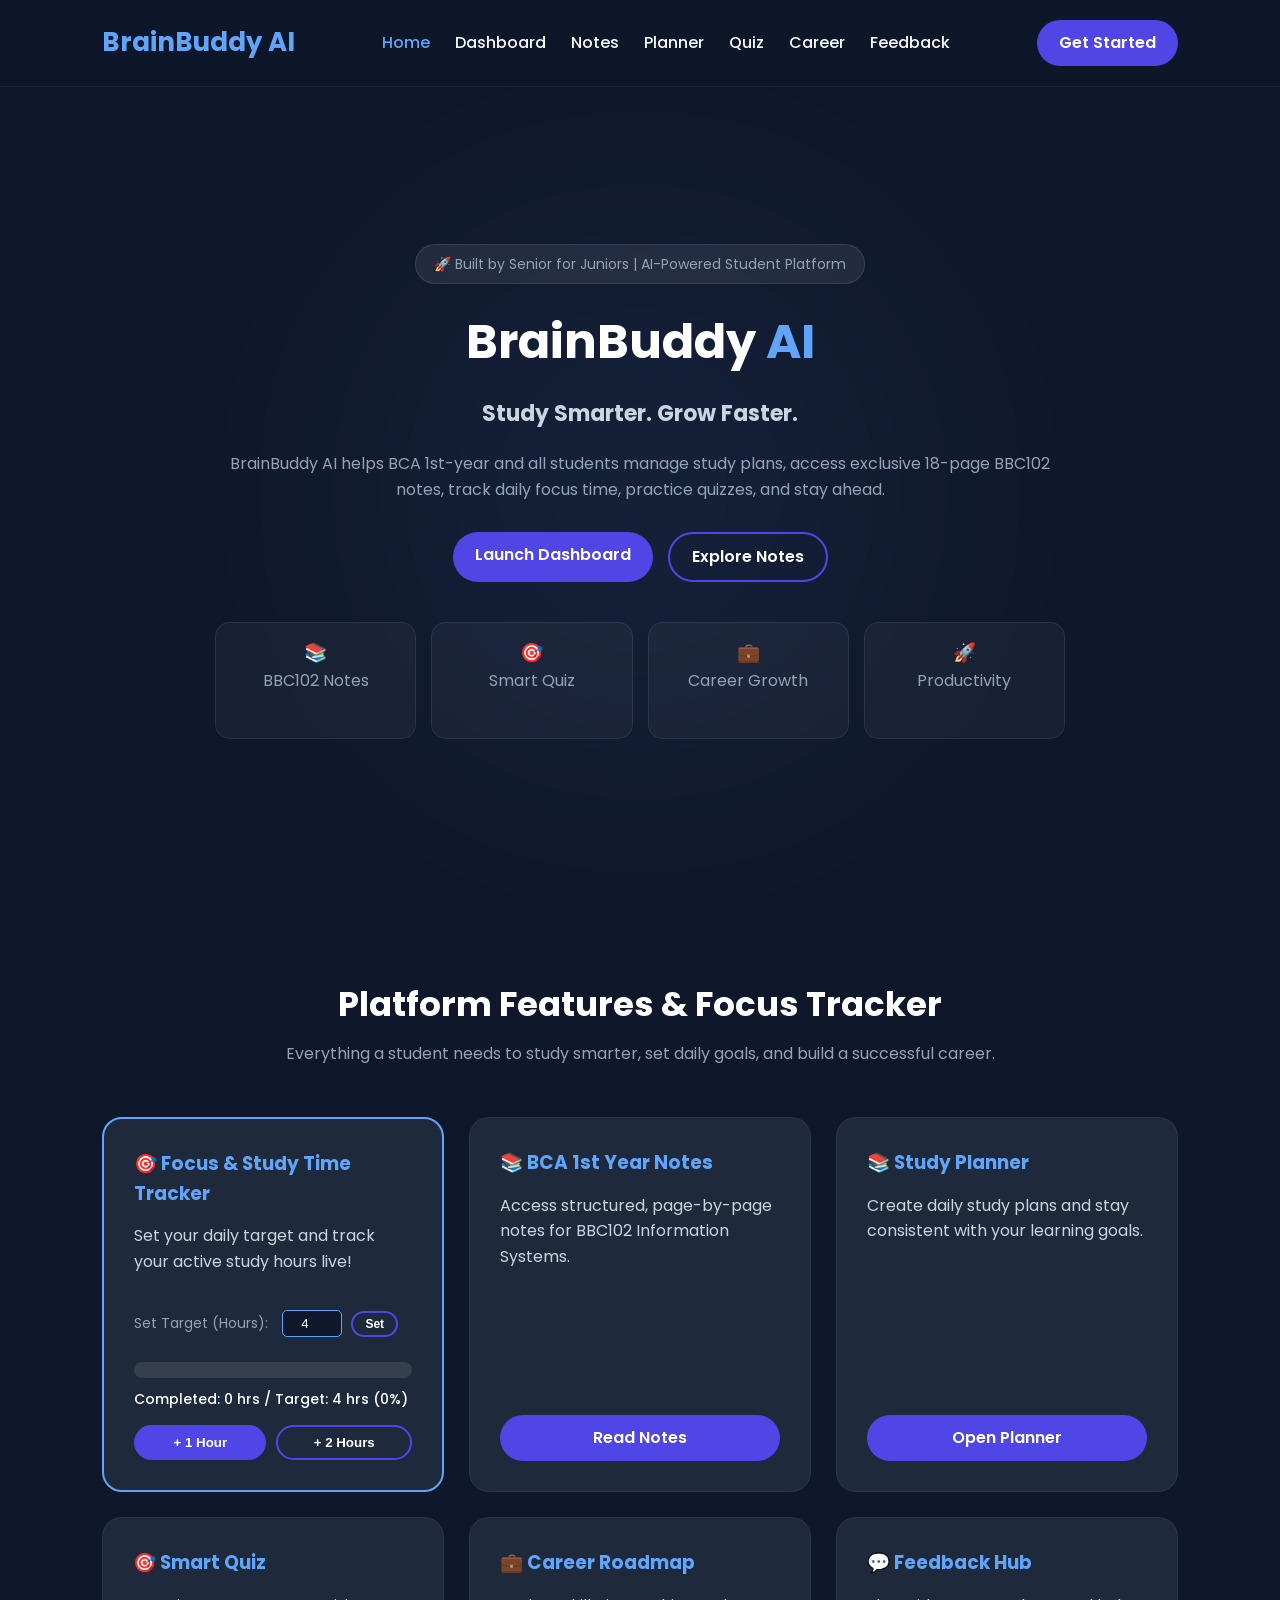
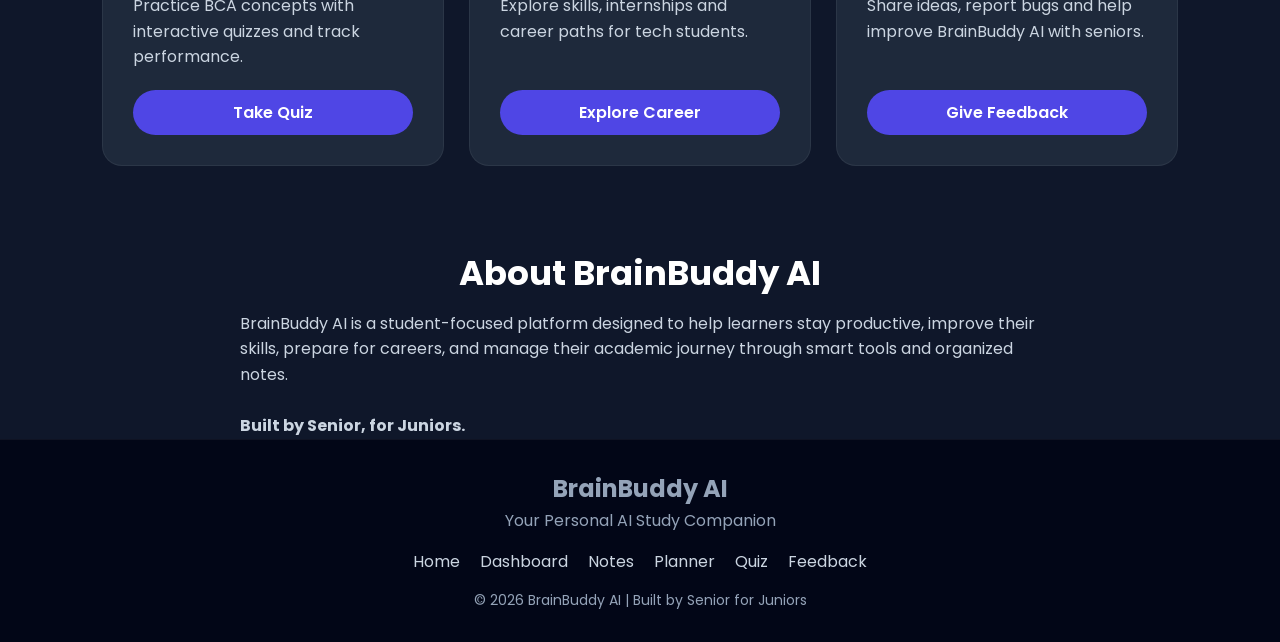
==== commit f962c867: "Update index.html" ====
--- a/index.html
+++ b/index.html
@@ -3,7 +3,7 @@
 <head>
     <meta charset="UTF-8">
     <meta name="viewport" content="width=device-width, initial-scale=1.0">
-    <title>BrainBuddy AI - BCA Notes Portal</title>
+    <title>BrainBuddy AI - Your AI Study Companion</title>
     <link rel="stylesheet" href="css/style.css">
     <link href="https://fonts.googleapis.com/css2?family=Poppins:wght@300;400;500;600;700&display=swap" rel="stylesheet">
 
@@ -17,1108 +17,163 @@
     </script>
 </head>
 <body>
+    <div id="particles"></div>
     <header>
         <nav class="navbar">
             <div class="logo">BrainBuddy AI</div>
             <ul class="nav-links">
-                <li><a href="index.html">Home</a></li>
+                <li><a href="index.html" style="color:#60a5fa;">Home</a></li>
                 <li><a href="dashboard.html">Dashboard</a></li>
-                <li><a href="notes.html" style="color:#60a5fa;">Notes</a></li>
+                <li><a href="notes.html">Notes</a></li>
                 <li><a href="planner.html">Planner</a></li>
                 <li><a href="quiz.html">Quiz</a></li>
                 <li><a href="career.html">Career</a></li>
                 <li><a href="feedback.html">Feedback</a></li>
             </ul>
+            <a href="dashboard.html" class="btn-primary" style="margin-top:0 !important;">Get Started</a>
         </nav>
     </header>
 
-    <section class="features" style="padding: 50px 8%;">
-        <!-- SUBJECT SELECTION -->
-        <div id="subject-selection">
-            <h1 class="section-title">📚 BCA 1st Year Notes Portal</h1>
-            <p class="section-subtitle">Select your subject to explore units and detailed notes.</p>
-            <div class="feature-grid" style="max-width: 800px; margin: auto; display: grid; grid-template-columns: repeat(auto-fit, minmax(280px, 1fr)); gap: 20px;">
-                <div class="card" onclick="openUnits('BBC102')" style="cursor: pointer; text-align: center;">
-                    <h3 style="color: #60a5fa;">BBC102 - Information Systems</h3>
-                    <p>Click to view available units: 1, 2</p>
-                </div>
-                <div class="card" onclick="openUnits('BBC105')" style="cursor: pointer; text-align: center;">
-                    <h3 style="color: #60a5fa;">BBC105 - Environment and Ecology</h3>
-                    <p>Click to view Unit 1 and more</p>
-                </div>
+    <!-- Hero Section -->
+    <section class="hero" id="home">
+        <div class="hero-bg"></div>
+        <div class="hero-content">
+            <div class="badge">🚀 Built by Senior for Juniors | AI-Powered Student Platform</div>
+            <h1>BrainBuddy <span>AI</span></h1>
+            <h2 id="typing-text">Study Smarter. Grow Faster.</h2>
+            <p>BrainBuddy AI helps BCA 1st-year and all students manage study plans, access exclusive 18-page BBC102 notes, track daily focus time, practice quizzes, and stay ahead.</p>
+            <div class="hero-buttons">
+                <a href="dashboard.html" class="btn-primary">Launch Dashboard</a>
+                <a href="notes.html" class="btn-secondary">Explore Notes</a>
             </div>
-        </div>
-
-        <!-- UNIT SELECTION FOR BBC102 -->
-        <div id="unit-selection-BBC102" class="unit-container" style="display: none;">
-            <button class="btn-secondary" onclick="backToSubjects()" style="margin-bottom: 20px;">⬅ Back to Subjects</button>
-            <h1 class="section-title">BBC102 Units</h1>
-            <p class="section-subtitle">Select a unit to read complete detailed notes.</p>
-            <div class="feature-grid" style="max-width: 800px; margin: auto;">
-                <div class="card" onclick="openNotes('BBC102', 'unit1')" style="cursor: pointer;">
-                    <h3>Unit 1: Foundation of Information Systems</h3>
-                    <p>Foundation of Information Systems, components, IS work cycle, types of information systems, business problem solving, POS case study, effectiveness and efficiency.</p>
-                </div>
-                <div class="card" onclick="openNotes('BBC102', 'unit2')" style="cursor: pointer; border: 2px solid #60a5fa;">
-                    <h3>Unit 2: Management Information Systems (MIS)</h3>
-                    <p>Syllabus, Definitions, Concept, Functions, Objectives, Components, Outputs, Advantages, Disadvantages, MIS vs Data Processing, MIS & DSS Complete, Detailed Structure, and Review Q&A.</p>
-                </div>
-            </div>
-        </div>
-
-        <!-- UNIT SELECTION FOR BBC105 -->
-        <div id="unit-selection-BBC105" class="unit-container" style="display: none;">
-            <button class="btn-secondary" onclick="backToSubjects()" style="margin-bottom: 20px;">⬅ Back to Subjects</button>
-            <h1 class="section-title">BBC105 Units</h1>
-            <p class="section-subtitle">Select a unit to read complete detailed notes.</p>
-            <div class="feature-grid" style="max-width: 800px; margin: auto;">
-                <div class="card" onclick="openNotes('BBC105', 'unit1')" style="cursor: pointer; border: 2px solid #60a5fa;">
-                    <h3>UNIT - I (ENVIRONMENT)</h3>
-                    <p>Introduction, Meaning, Definitions, Functions, Types, Components, Diagrams, Segments, Scope, Importance, Awareness, Ecosystem, Food Chain, Food Web, Ecological Pyramids, Balanced Ecosystem, Human Impacts, EIA, and Sustainable Development (SDGs).</p>
-                </div>
-            </div>
-        </div>
-
-        <!-- NOTES CONTENT FOR BBC102 - UNIT 1 -->
-        <div id="notes-content-BBC102-unit1" class="notes-page" style="display: none;">
-            <button class="btn-secondary" onclick="backToUnits('BBC102')" style="margin-bottom: 20px;">⬅ Back to Units</button>
-            <h1 class="section-title">💻 UNIT - I: FOUNDATION OF INFORMATION SYSTEMS</h1>
-            <p class="section-subtitle">BBC102 Information System — Unit 1 notes based on the provided study material.</p>
-
-            <div class="card" style="margin-bottom:30px;">
-                <h2 style="color:#60a5fa;">Unit I Syllabus</h2>
-                <p style="color:#cbd5e1;line-height:1.8;"><strong>Foundation of Information Systems:</strong> Introduction to information systems in business, fundamentals of information systems, solving business problems with information systems, types of information systems, and effectiveness and efficiency criteria in information systems.</p>
-            </div>
-
-            <div class="card" style="margin-bottom:30px;">
-                <h2 style="color:#60a5fa;">1. Information System (IS)</h2>
-                <p style="color:#cbd5e1;line-height:1.8;">An information system is a way to work with information using computers and other technology. It combines different parts such as programs, physical devices and networks.</p>
-                <ul style="margin-left:20px;color:#cbd5e1;line-height:1.8;">
-                    <li>Businesses use information systems to collect important data and use it to run operations smoothly.</li>
-                    <li>Information systems help businesses communicate with customers and networks and can help them work better than competitors.</li>
-                    <li>Companies such as eBay, Amazon and Alibaba rely heavily on information systems and technology.</li>
-                    <li>For an information system to work well, it needs proper data input, processing, storage and output.</li>
-                    <li>Organizations also need rules, audits, operational controls, equipment security and user verification.</li>
-                    <li>When managed correctly, information systems allow businesses to effectively use data.</li>
-                </ul>
-                <h3 style="color:#38bdf8;">Examples of Information Systems</h3>
-                <p style="color:#cbd5e1;line-height:1.8;">General information systems provide common services used by many businesses. For example, a database system can organize different kinds of data and help a company understand trends such as which products customers buy at different times. Specialized information systems are designed for a specific business purpose, such as systems used in banking, reservations and hospitals.</p>
-            </div>
-
-            <div class="card" style="margin-bottom:30px;">
-                <h2 style="color:#60a5fa;">2. Components of Information Systems</h2>
-                <h3 style="color:#38bdf8;">Hardware</h3>
-                <p style="color:#cbd5e1;line-height:1.8;">Hardware consists of the physical parts that can be touched, such as computers, keyboards and other devices. Modern storage can also be accessed through networks and cloud services.</p>
-                <h3 style="color:#38bdf8;">Software</h3>
-                <p style="color:#cbd5e1;line-height:1.8;">Software consists of programs that run on hardware. System software, such as Windows, supports the computer, while application software, such as Excel, performs specific tasks.</p>
-                <h3 style="color:#38bdf8;">Data</h3>
-                <p style="color:#cbd5e1;line-height:1.8;">Data consists of facts and numbers. When data is organized and processed properly, it becomes useful information that businesses can use for decision-making.</p>
-                <h3 style="color:#38bdf8;">Telecommunications</h3>
-                <p style="color:#cbd5e1;line-height:1.8;">Telecommunications connects computers and devices so they can share information. Communication may use wires such as fibre-optic cables and other cables, or wireless signals such as radio and microwave signals.</p>
-                <div style="background:rgba(96,165,250,0.08);padding:15px;border-radius:10px;margin-top:15px;color:#cbd5e1;line-height:1.8;"><strong>Core idea:</strong> Information systems combine people, technology, data and processes so that useful information can be collected, processed, stored and communicated.</div>
-            </div>
-
-            <div class="card" style="margin-bottom:30px;">
-                <h2 style="color:#60a5fa;">3. How Does an Information System Work?</h2>
-                <div style="display:grid;grid-template-columns:repeat(auto-fit,minmax(180px,1fr));gap:12px;margin:15px 0;">
-                    <div style="padding:15px;background:rgba(255,255,255,0.05);border-radius:10px;"><strong style="color:#38bdf8;">Input</strong><p style="color:#cbd5e1;line-height:1.7;">The system collects data through typing, voice commands, touch screens and sensors. Input may be structured or unstructured.</p></div>
-                    <div style="padding:15px;background:rgba(255,255,255,0.05);border-radius:10px;"><strong style="color:#38bdf8;">Processing</strong><p style="color:#cbd5e1;line-height:1.7;">Raw data is organized through sorting, grouping, searching, analysing and report generation.</p></div>
-                    <div style="padding:15px;background:rgba(255,255,255,0.05);border-radius:10px;"><strong style="color:#38bdf8;">Storage</strong><p style="color:#cbd5e1;line-height:1.7;">Organized data is stored temporarily or permanently in databases, hard drives or solid-state drives.</p></div>
-                    <div style="padding:15px;background:rgba(255,255,255,0.05);border-radius:10px;"><strong style="color:#38bdf8;">Output</strong><p style="color:#cbd5e1;line-height:1.7;">Processed information is presented through reports, dashboards and data visualizations.</p></div>
-                    <div style="padding:15px;background:rgba(255,255,255,0.05);border-radius:10px;"><strong style="color:#38bdf8;">Feedback</strong><p style="color:#cbd5e1;line-height:1.7;">Users provide feedback about their experience, helping measure how well the system is working.</p></div>
-                </div>
-            </div>
-
-            <div class="card" style="margin-bottom:30px;">
-                <h2 style="color:#60a5fa;">4. Types of Information Systems</h2>
-                <h3 style="color:#38bdf8;">1. Management Information Systems (MIS)</h3>
-                <p style="color:#cbd5e1;line-height:1.8;">MIS integrates hardware and software to support organizational management functions. It collects data from different systems and provides summarized reports for middle-level management and structured decision-making.</p>
-                <ul style="margin-left:20px;color:#cbd5e1;line-height:1.8;"><li><strong>Users:</strong> Middle managers</li><li><strong>Examples:</strong> Sales management systems, budgeting systems, inventory control reports</li><li><strong>Features:</strong> Periodic reports, summarized data, support for structured decisions</li></ul>
-
-                <h3 style="color:#38bdf8;">2. Decision Support Systems (DSS)</h3>
-                <p style="color:#cbd5e1;line-height:1.8;">DSS supports semi-structured or unstructured decisions by using data, models and analytical tools. It can help managers explore situations that cannot be handled automatically and supports interactive analysis.</p>
-                <ul style="margin-left:20px;color:#cbd5e1;line-height:1.8;"><li><strong>Users:</strong> Senior managers and analysts</li><li><strong>Examples:</strong> Risk analysis tools, financial planning systems, simulation models</li><li><strong>Features:</strong> Interactive and flexible, uses data from TPS/MIS/external sources, supports “what-if” analysis</li></ul>
-
-                <h3 style="color:#38bdf8;">3. Transaction Processing Systems (TPS)</h3>
-                <p style="color:#cbd5e1;line-height:1.8;">TPS processes transactional data and handles day-to-day business transactions and operations.</p>
-                <ul style="margin-left:20px;color:#cbd5e1;line-height:1.8;"><li><strong>Users:</strong> Operational staff, clerks and supervisors</li><li><strong>Examples:</strong> Sales order entry, payroll systems, inventory management, ATM transactions</li><li><strong>Features:</strong> High volume of data; accuracy and speed are critical; real-time or batch processing</li></ul>
-
-                <h3 style="color:#38bdf8;">4. Customer Relationship Management (CRM)</h3>
-                <p style="color:#cbd5e1;line-height:1.8;">CRM systems help organizations view and manage customer information and interactions to guide sales, marketing, customer support and other decisions.</p>
-                <ul style="margin-left:20px;color:#cbd5e1;line-height:1.8;"><li><strong>Users:</strong> Sales, marketing and customer-service teams</li><li><strong>Examples:</strong> Salesforce, Zoho CRM, HubSpot</li><li><strong>Features:</strong> Tracks customer interactions, manages sales pipeline and supports targeted marketing</li></ul>
-
-                <h3 style="color:#38bdf8;">5. Knowledge Work Systems (KWS)</h3>
-                <p style="color:#cbd5e1;line-height:1.8;">Knowledge work systems provide useful insights for knowledge workers such as researchers, analysts and consultants. The material describes systems that apply expert-level knowledge to specific problems.</p>
-                <ul style="margin-left:20px;color:#cbd5e1;line-height:1.8;"><li><strong>Users:</strong> Specialists and professionals</li><li><strong>Examples:</strong> Medical diagnosis systems, credit approval systems, technical troubleshooting systems</li><li><strong>Features:</strong> Knowledge base and inference engine, rule-based “if-then” logic, and ability to explain reasoning</li></ul>
-
-                <h3 style="color:#38bdf8;">6. Supply Chain Management (SCM)</h3>
-                <p style="color:#cbd5e1;line-height:1.8;">SCM manages the flow of goods, services, information and finances from suppliers to customers. It covers procurement, production, inventory, transportation and distribution.</p>
-                <ul style="margin-left:20px;color:#cbd5e1;line-height:1.8;"><li><strong>Users:</strong> Logistics, operations and procurement teams</li><li><strong>Examples:</strong> Order tracking systems, inventory forecasting tools, supplier relationship management</li><li><strong>Features:</strong> Real-time inventory tracking, demand planning, streamlined procurement and delivery</li></ul>
-            </div>
-
-            <div class="card" style="margin-bottom:30px;">
-                <h2 style="color:#60a5fa;">5. Managing Information Systems</h2>
-                <p style="color:#cbd5e1;line-height:1.8;">Information-system professionals must understand the system’s capabilities and the needs of the business and users. The provided material highlights security, data management, network management, and system updates and upgrades.</p>
-                <h3 style="color:#38bdf8;">Security</h3>
-                <p style="color:#cbd5e1;line-height:1.8;">Information systems can face threats such as hacking, viruses, malware and unauthorized access. Security measures include access control, firewalls, intrusion detection and prevention systems, antivirus tools, encryption, security patches, audits, vulnerability assessments and penetration testing.</p>
-                <h3 style="color:#38bdf8;">Data Management</h3>
-                <p style="color:#cbd5e1;line-height:1.8;">Ongoing data management maintains accuracy, consistency and integrity. Backup processes help prevent data loss, while structured and organized storage makes data easier to access and analyse.</p>
-                <h3 style="color:#38bdf8;">Network Management</h3>
-                <p style="color:#cbd5e1;line-height:1.8;">Administrators monitor and maintain network infrastructure, configure routers, switches and servers correctly, manage traffic to avoid congestion and maintain network security.</p>
-                <h3 style="color:#38bdf8;">System Updates and Upgrades</h3>
-                <p style="color:#cbd5e1;line-height:1.8;">Systems should be updated and upgraded regularly. Patch management and monitoring of performance metrics such as CPU and memory usage help identify and troubleshoot problems early.</p>
-                <h3 style="color:#38bdf8;">Helpdesk Support</h3>
-                <p style="color:#cbd5e1;line-height:1.8;">Helpdesk support assists users when they face problems using information systems. Knowledge bases, FAQs and chatbots can help users troubleshoot common issues and reduce pressure on the help desk.</p>
-            </div>
-
-            <div class="card" style="margin-bottom:30px;">
-                <h2 style="color:#60a5fa;">6. Solving Business Problems with Information Systems</h2>
-                <p style="color:#cbd5e1;line-height:1.8;">Information systems help organizations collect, process, analyse and act on data to make better decisions, improve efficiency and gain a competitive edge.</p>
-                <ol style="margin-left:20px;color:#cbd5e1;line-height:1.9;">
-                    <li><strong>Improving Decision Making:</strong> Real-time data and analytics help managers make faster and better decisions. Example: a sales dashboard can show performance by region.</li>
-                    <li><strong>Automating Routine Tasks:</strong> Repetitive processes can be automated to save time and reduce human error. Example: an HR system can calculate payroll, track leave and handle recruitment tasks.</li>
-                    <li><strong>Enhancing Customer Experience:</strong> CRM systems track customer preferences and purchase history to support targeted promotions and personalized service.</li>
-                    <li><strong>Improving Communication and Collaboration:</strong> Project-management and collaboration tools help teams track progress, assign tasks and share updates.</li>
-                    <li><strong>Streamlining Supply Chain and Operations:</strong> SCM systems track inventory, suppliers, shipping and demand so businesses can optimize operations.</li>
-                    <li><strong>Planning for the Future:</strong> Business intelligence and predictive analytics can analyse trends to support future planning.</li>
-                </ol>
-            </div>
-
-            <div class="card" style="margin-bottom:30px;">
-                <h2 style="color:#60a5fa;">7. Real-World Examples and Case Studies</h2>
-                <h3 style="color:#38bdf8;">Amazon</h3>
-                <p style="color:#cbd5e1;line-height:1.8;">The material describes Amazon as using information systems for inventory management, customer management and personalization, logistics optimization, recommendation algorithms, delivery routing, demand forecasting and data analytics.</p>
-                <h3 style="color:#38bdf8;">Hospital Information System (HIS)</h3>
-                <p style="color:#cbd5e1;line-height:1.8;">A hospital information system helps doctors quickly access patient medical history. The material notes that this can improve patient care and reduce risks such as medication errors or conflicts.</p>
-                <h3 style="color:#38bdf8;">Retail Inventory Management</h3>
-                <p style="color:#cbd5e1;line-height:1.8;">A retail inventory management system can update stock levels in real time and place orders when items are low. It reduces manual work and helps minimize overstock and understock situations.</p>
-                <h3 style="color:#38bdf8;">Coffee Shop POS Case Study</h3>
-                <p style="color:#cbd5e1;line-height:1.8;"><strong>Problem:</strong> A coffee shop owner notices that profits are lower than expected.</p>
-                <p style="color:#cbd5e1;line-height:1.8;"><strong>Step 1 — Collect Data:</strong> The POS system tracks daily sales, best-selling items, time of sale and inventory used.</p>
-                <p style="color:#cbd5e1;line-height:1.8;"><strong>Step 2 — Analyse Data:</strong> Cappuccinos sell well in the morning, croissants sell poorly despite regular purchasing, and afternoon sales are low.</p>
-                <p style="color:#cbd5e1;line-height:1.8;"><strong>Step 3 — Take Action:</strong> Order fewer croissants, introduce a slow-afternoon promotion and create a morning cappuccino-plus-croissant combo.</p>
-                <p style="color:#cbd5e1;line-height:1.8;"><strong>Step 4 — Results:</strong> The material reports lower wasted-food cost, increased afternoon sales and improved profits after the changes.</p>
-                <div style="background:rgba(96,165,250,0.08);padding:15px;border-radius:10px;color:#cbd5e1;line-height:1.8;"><strong>Takeaway:</strong> Even a basic POS information system can provide useful insights that help a small business make smarter decisions.</div>
-            </div>
-
-            <div class="card" style="margin-bottom:30px;">
-                <h2 style="color:#60a5fa;">8. Types of Systems Used to Solve Business Problems</h2>
-                <div style="overflow-x:auto;">
-                    <table style="width:100%;border-collapse:collapse;color:#cbd5e1;line-height:1.6;">
-                        <thead><tr style="background:#334155;text-align:left;"><th style="padding:8px;border:1px solid #475569;">System Type</th><th style="padding:8px;border:1px solid #475569;">Purpose</th></tr></thead>
-                        <tbody>
-                            <tr><td style="padding:8px;border:1px solid #475569;">TPS (Transaction Processing System)</td><td style="padding:8px;border:1px solid #475569;">Handles routine, day-to-day operations such as sales, receipts and payroll.</td></tr>
-                            <tr><td style="padding:8px;border:1px solid #475569;">MIS (Management Information System)</td><td style="padding:8px;border:1px solid #475569;">Provides summarized information and reports for mid-level managers.</td></tr>
-                            <tr><td style="padding:8px;border:1px solid #475569;">DSS (Decision Support System)</td><td style="padding:8px;border:1px solid #475569;">Supports complex decision-making with modelling and data analysis.</td></tr>
-                            <tr><td style="padding:8px;border:1px solid #475569;">ERP (Enterprise Resource Planning)</td><td style="padding:8px;border:1px solid #475569;">Integrates departments and functions into a single system.</td></tr>
-                            <tr><td style="padding:8px;border:1px solid #475569;">CRM (Customer Relationship Management)</td><td style="padding:8px;border:1px solid #475569;">Manages interactions with current and potential customers.</td></tr>
-                            <tr><td style="padding:8px;border:1px solid #475569;">SCM (Supply Chain Management)</td><td style="padding:8px;border:1px solid #475569;">Optimizes the flow of goods, information and finances.</td></tr>
-                        </tbody>
-                    </table>
-                </div>
-            </div>
-
-            <div class="card" style="margin-bottom:30px;">
-                <h2 style="color:#60a5fa;">9. Characteristics of an Effective Information System</h2>
-                <ul style="margin-left:20px;color:#cbd5e1;line-height:1.9;">
-                    <li><strong>Speed:</strong> Processes are completed quickly.</li>
-                    <li><strong>Resource Optimization:</strong> Uses computing resources and manual labour efficiently.</li>
-                    <li><strong>Cost-Effectiveness:</strong> Reduces unnecessary expenses such as paper use, staff hours and IT infrastructure costs.</li>
-                    <li><strong>Automation:</strong> Replaces repetitive human tasks with software processes.</li>
-                    <li><strong>Relevance:</strong> Provides information that users actually need.</li>
-                    <li><strong>Timeliness:</strong> Information is available when it is needed.</li>
-                    <li><strong>Accuracy:</strong> Data is correct and reliable.</li>
-                    <li><strong>Usability:</strong> The system is easy to use and understand.</li>
-                    <li><strong>Support for Decision-Making:</strong> Helps managers and employees make informed choices.</li>
-                </ul>
-            </div>
-
-            <div class="card" style="margin-bottom:30px;">
-                <h2 style="color:#60a5fa;">10. Effectiveness and Efficiency</h2>
-                <p style="color:#cbd5e1;line-height:1.8;"><strong>Effectiveness</strong> focuses on achieving desired outcomes and meeting strategic goals. It is about <strong>“doing the right things.”</strong> <strong>Efficiency</strong> emphasizes using resources and time to achieve those goals with minimal waste. It is about <strong>“doing things right.”</strong></p>
-                <h3 style="color:#38bdf8;">Effectiveness Criteria</h3>
-                <ul style="margin-left:20px;color:#cbd5e1;line-height:1.9;">
-                    <li><strong>Meeting Strategic Goals:</strong> The information system should contribute to the overall strategic objectives of the organization.</li>
-                    <li><strong>Achieving Desired Outcomes:</strong> It should help users accomplish tasks and support effective decision-making and operations.</li>
-                    <li><strong>Data Quality and Accuracy:</strong> Reliable and accurate data is essential.</li>
-                    <li><strong>User Satisfaction:</strong> Users should be satisfied with the system’s functionality, ease of use and responsiveness.</li>
-                    <li><strong>Return on Investment (ROI):</strong> The system should provide a positive return on the investment made in development and implementation.</li>
-                    <li><strong>Data Integrity and Security:</strong> Data should be protected from unauthorized access and breaches.</li>
-                </ul>
-                <h3 style="color:#38bdf8;">Efficiency Criteria</h3>
-                <ul style="margin-left:20px;color:#cbd5e1;line-height:1.9;">
-                    <li><strong>Cost-Effectiveness:</strong> Minimize development, maintenance and operating costs.</li>
-                    <li><strong>Resource Utilization:</strong> Optimize the use of time, personnel, hardware and software.</li>
-                    <li><strong>Speed and Response Time:</strong> Provide information and perform tasks quickly and efficiently.</li>
-                    <li><strong>Data Transfer Speed:</strong> Data should be transmitted across the network quickly and reliably.</li>
-                    <li><strong>Reduced Training Time:</strong> Easy-to-learn systems save time and resources spent on training.</li>
-                    <li><strong>Automation:</strong> Automating repetitive tasks reduces manual effort and frees users for more strategic work.</li>
-                    <li><strong>Scalability:</strong> Accommodate increasing user demands and data volumes without major disruption.</li>
-                    <li><strong>Manageability:</strong> Easy to monitor, maintain and manage.</li>
-                    <li><strong>Reliability:</strong> Consistently available and dependable.</li>
-                    <li><strong>Interoperability:</strong> Able to integrate with other systems and technologies.</li>
-                    <li><strong>Minimizing Waste:</strong> Avoid unnecessary resource consumption and improve overall performance.</li>
-                </ul>
-                <div style="background:rgba(96,165,250,0.08);padding:15px;border-radius:10px;color:#cbd5e1;line-height:1.8;"><strong>Summary:</strong> Efficiency in information systems is about optimizing resource utilization to achieve desired outcomes with minimal waste, including hardware, network and data-storage efficiency.</div>
-            </div>
-        </div>
-
-        <!-- NOTES CONTENT FOR BBC102 - UNIT 2 -->
-        <div id="notes-content-BBC102-unit2" class="notes-page" style="display: none;">
-            <button class="btn-secondary" onclick="backToUnits('BBC102')" style="margin-bottom: 20px;">⬅ Back to Units</button>
-            <h1 class="section-title">💻 UNIT - II: MANAGEMENT INFORMATION SYSTEMS (MIS)</h1>
-            <p class="section-subtitle">Complete Unit 2 notes: MIS, Data Processing, DSS and MIS Structure.</p>
-
-            <div class="card" style="margin-bottom: 30px;">
-                <h2 style="color:#60a5fa;">Unit II Overview</h2>
-                <p style="color:#cbd5e1; line-height:1.8;">An overview of Management Information Systems: definition of a management information system, MIS versus Data Processing, MIS &amp; Decision Support Systems, concept of MIS, and structure of a Management Information System.</p>
-            </div>
-
-            <div class="card" style="margin-bottom:30px;">
-                <h2 style="color:#60a5fa;">Definition of a Management Information System</h2>
-                <p style="color:#cbd5e1; line-height:1.8;"><strong>MIS may be defined as the combination of men, machines and procedures for collecting pertinent information from the internal and external sources of a firm, and processing these information for the purpose of facilitating the process of decision making.</strong></p>
-                <p style="color:#cbd5e1; line-height:1.8;">The MIS has more than one definition:</p>
-                <ul style="margin-left:20px;color:#cbd5e1;line-height:1.8;">
-                    <li>The MIS is defined as a system which provides information support for decision making in the organization.</li>
-                    <li>The MIS is defined as an integrated system of man and machine for providing the information to support the operations, the management and decision making function in the organization.</li>
-                    <li>The MIS is defined as a computer-based Information System.</li>
-                </ul>
-                <p style="color:#cbd5e1;line-height:1.8;"><strong>Concept of MIS:</strong> provide the right information to the right person at the right place at the right time in the right form at the right cost.</p>
-            </div>
-
-            <div class="card" style="margin-bottom:30px;">
-                <h2 style="color:#60a5fa;">Objectives of MIS</h2>
-                <p style="color:#cbd5e1;line-height:1.8;">The purpose of MIS is to determine and provide efficiently, effectively and economically, as far as possible, what management needs to know. It should facilitate the accomplishment of objectives, prevent failure to reach the objectives and correct conditions which hamper the fulfilment of the objectives.</p>
-                <h3 style="color:#38bdf8;">Three Basic Objectives</h3>
-                <ol style="margin-left:20px;color:#cbd5e1;line-height:1.8;">
-                    <li><strong>Operational Control:</strong> It is the process of assuring that the specific tasks are carried out efficiently and effectively.</li>
-                    <li><strong>Management Control:</strong> It is the process by which managers ensure that resources are obtained and used effectively and efficiently in the accomplishment of organizational objectives.</li>
-                    <li><strong>Strategic Planning:</strong> It is the process of deciding on objectives of the organization, on changes in these objectives and on the policies that govern the acquisition, use and disposition of these resources.</li>
-                </ol>
-            </div>
-
-            <div class="card" style="margin-bottom:30px;">
-                <h2 style="color:#60a5fa;">Components of Management Information System</h2>
-                <p style="color:#cbd5e1;line-height:1.8;">A management information system (MIS) is an organized combination of people, hardware, communication networks and data sources that collects, transforms and distributes information in an organization. An MIS helps decision making by providing timely, relevant and accurate information to managers. The physical components of an MIS include hardware, software, database, personnel and procedures.</p>
-                <h3 style="color:#38bdf8;">Hardware</h3>
-                <p style="color:#cbd5e1;line-height:1.8;">All physical components of a computer system that we can touch or see compose the computer hardware. Important components include the central processing unit, input/output devices, storage units and communication devices. Communication can be over fibre-optic cables or wireless networks.</p>
-                <h3 style="color:#38bdf8;">Software</h3>
-                <p style="color:#cbd5e1;line-height:1.8;">Software provides the interface between users and the information system. Software can be divided into two generic types: system software and applications. The system software comprises the operating system, utility programs and special purpose programs. Applications are developed to accomplish a specific task.</p>
-                <h3 style="color:#38bdf8;">Database</h3>
-                <p style="color:#cbd5e1;line-height:1.8;">A database is a centrally controlled collection of organized data. Central control reduces redundancy and duplication of data. Data is stored in an organized and structured way to facilitate sharing and improve availability to those who need it. The database improves efficiency of storage by eliminating redundant files and improves efficiency of processing by providing all required data in a single file rather than separate files. This also improves efficiency of information retrieval.</p>
-                <h3 style="color:#38bdf8;">Procedures</h3>
-                <p style="color:#cbd5e1;line-height:1.8;">Three types of procedures are required for an MIS to operate effectively: user instructions, instructions for input preparation and operating instructions for MIS personnel who maintain the MIS.</p>
-                <h3 style="color:#38bdf8;">Personnel</h3>
-                <p style="color:#cbd5e1;line-height:1.8;">The personnel in the MIS function include computer operators, programmers, systems analysts and managers. Human resource requirements should be assessed by considering both the present system needs and the future system growth. The quality of MIS personnel is a key factor in its effectiveness. An MIS manager needs a combination of both managerial and technical skills.</p>
-            </div>
-
-            <div class="card" style="margin-bottom:30px;">
-                <h2 style="color:#60a5fa;">Outputs of a Management Information System</h2>
-                <ul style="margin-left:20px;color:#cbd5e1;line-height:1.8;">
-                    <li><strong>Scheduled reports:</strong> Produced periodically, or on a schedule (daily, weekly, monthly).</li>
-                    <li><strong>Key-indicator report:</strong> Summarizes the previous day's critical activities and is typically available at the beginning of each day.</li>
-                    <li><strong>Demand report:</strong> Gives certain information at a manager's request.</li>
-                    <li><strong>Exception report:</strong> Automatically produced when a situation is unusual or requires management action.</li>
-                </ul>
-            </div>
-
-            <div class="card" style="margin-bottom:30px;">
-                <h2 style="color:#60a5fa;">Advantages of MIS</h2>
-                <ul style="margin-left:20px;color:#cbd5e1;line-height:1.8;">
-                    <li>It facilitates the decision making process by furnishing information in the proper time frame.</li>
-                    <li>It provides requisite information at each level of management to carry out their functions.</li>
-                    <li>It helps in highlighting the critical factors to be closely monitored for successful functioning of the organisation.</li>
-                    <li>It supports decision-making in both structured and unstructured problem environments.</li>
-                    <li>It provides a system of people, computers, documents for collecting, storing, retrieving and transmitting information to the users.</li>
-                </ul>
-            </div>
-
-            <div class="card" style="margin-bottom:30px;">
-                <h2 style="color:#60a5fa;">Disadvantages of MIS</h2>
-                <ul style="margin-left:20px;color:#cbd5e1;line-height:1.8;">
-                    <li>MIS cannot replace managerial judgments in decision making. It is merely an effective tool for the managers in decision making and problem solving.</li>
-                    <li>The quality of output of MIS is directly proportional to the quality of input and processes.</li>
-                    <li>MIS cannot provide tailor made information packages. It is required to analyze the available information before decision making.</li>
-                    <li>In a fast changing and complex environment, MIS may not have enough flexibility to update itself quickly.</li>
-                    <li>MIS takes only quantitative factors into account.</li>
-                    <li>MIS is less useful for making non-programmed decisions.</li>
-                    <li>MIS is less effective in organizations where information is not being shared with others.</li>
-                    <li>MIS is less effective due to frequent changes in top management, organizational structure and operational staff.</li>
-                </ul>
-            </div>
-
-            <div class="card" style="margin-bottom:30px;">
-                <h2 style="color:#60a5fa;">Concept of Management Information System</h2>
-                <p style="color:#cbd5e1;line-height:1.8;">The concept of management information systems originated in the 1960s and became the byword of attempts to relate computer technology and systems to data processing in business. During the early 1960s, it became evident that the computer was being applied to the solution of business problems in a piecemeal fashion, focusing almost entirely on the computerization of clerical and record-keeping tasks.</p>
-                <ul style="margin-left:20px;color:#cbd5e1;line-height:1.8;">
-                    <li>It serves as a systems framework for organizing business computer applications. Business applications of computers should be viewed as interrelated and integrated computer-based information systems and not as independent data processing jobs.</li>
-                    <li>It emphasizes the management orientation of electronic information processing in business. The primary goal of computer-based information systems should be the processing of data generated by business operations.</li>
-                </ul>
-                <p style="color:#cbd5e1;line-height:1.8;">A management information system is an integrated man-machine system that provides information to support the planning and control function of managers in an organization. The output of an MIS is information that subserves managerial functions.</p>
-                <h3 style="color:#38bdf8;">Functions of MIS</h3>
-                <ol style="margin-left:20px;color:#cbd5e1;line-height:1.8;">
-                    <li><strong>Data processing:</strong> Includes collection, transmission, storage, processing and output of data. It simplifies statistics and reduces cost by supplying information in a unified format.</li>
-                    <li><strong>Function of prediction:</strong> Predicts the future situation by applying modern mathematics, statistics and simulation.</li>
-                    <li><strong>Function of plan:</strong> Arranges the plans of each functional department according to the restrictions afforded by enterprises and provides appropriate planning reports according to different management.</li>
-                    <li><strong>Function of control:</strong> Monitors and inspects the operation of plans and compares the differences between operation and plan according to the data afforded by every functional department, assisting managers in timely control.</li>
-                    <li><strong>Function of assistance:</strong> Derives answers to related problems by applying mathematical models and analyzing data stored in computers, with the aim of using human, financial, material and information resources rationally.</li>
-                </ol>
-            </div>
-
-            <div class="card" style="margin-bottom:30px;">
-                <h2 style="color:#60a5fa;">MIS versus Data Processing</h2>
-                <div style="overflow-x:auto;">
-                    <table style="width:100%;border-collapse:collapse;color:#cbd5e1;min-width:700px;">
-                        <thead><tr style="background:#334155;text-align:left;">
-                            <th style="padding:8px;border:1px solid #475569;">Aspect</th>
-                            <th style="padding:8px;border:1px solid #475569;">MIS (Management Information System)</th>
-                            <th style="padding:8px;border:1px solid #475569;">Data Processing</th>
-                        </tr></thead>
-                        <tbody>
-                            <tr><td style="padding:6px;border:1px solid #475569;">Definition</td><td style="padding:6px;border:1px solid #475569;">A system that provides information to support management decisions</td><td style="padding:6px;border:1px solid #475569;">The process of collecting, manipulating, and storing data</td></tr>
-                            <tr><td style="padding:6px;border:1px solid #475569;">Purpose</td><td style="padding:6px;border:1px solid #475569;">Helps in decision making, planning, and control</td><td style="padding:6px;border:1px solid #475569;">Focuses on processing raw data into usable form</td></tr>
-                            <tr><td style="padding:6px;border:1px solid #475569;">Focus</td><td style="padding:6px;border:1px solid #475569;">Information for managers and decision-makers</td><td style="padding:6px;border:1px solid #475569;">Accurate and efficient data handling</td></tr>
-                            <tr><td style="padding:6px;border:1px solid #475569;">Input</td><td style="padding:6px;border:1px solid #475569;">Processed data from various sources</td><td style="padding:6px;border:1px solid #475569;">Raw data (e.g., transactions, forms)</td></tr>
-                            <tr><td style="padding:6px;border:1px solid #475569;">Output</td><td style="padding:6px;border:1px solid #475569;">Summarized, analyzed reports (e.g., sales trends, forecasts)</td><td style="padding:6px;border:1px solid #475569;">Processed data (e.g., totals, sorted files)</td></tr>
-                            <tr><td style="padding:6px;border:1px solid #475569;">Users</td><td style="padding:6px;border:1px solid #475569;">Managers, executives, analysts</td><td style="padding:6px;border:1px solid #475569;">Clerks, data entry operators, IT staff</td></tr>
-                            <tr><td style="padding:6px;border:1px solid #475569;">Scope</td><td style="padding:6px;border:1px solid #475569;">Broader—includes data processing, analysis, and reporting</td><td style="padding:6px;border:1px solid #475569;">Narrower—limited to handling data</td></tr>
-                            <tr><td style="padding:6px;border:1px solid #475569;">Example</td><td style="padding:6px;border:1px solid #475569;">Sales report dashboards, financial summaries</td><td style="padding:6px;border:1px solid #475569;">Payroll calculations, inventory entry</td></tr>
-                            <tr><td style="padding:6px;border:1px solid #475569;">System Type</td><td style="padding:6px;border:1px solid #475569;">Decision support system</td><td style="padding:6px;border:1px solid #475569;">Operational/transactional system</td></tr>
-                        </tbody>
-                    </table>
-                </div>
-                <h3 style="color:#38bdf8;margin-top:20px;">Data Processing</h3>
-                <ul style="margin-left:20px;color:#cbd5e1;line-height:1.8;">
-                    <li>Converts stored data into the required information to take beneficial actions.</li>
-                    <li>Includes mathematical and logical operations like calculations, sorting, classifying and summarizing data.</li>
-                    <li>Activities include organizing data, analysis on data, applying statistical/mathematical operations, creating predictive modelling, and research and forecasting.</li>
-                </ul>
-                <p style="color:#cbd5e1;line-height:1.8;"><strong>Summary:</strong> MIS is an organized way to provide relevant, timely and accurate information for decision-making. Data Processing is the technical task of inputting and processing data, often a part of what MIS uses.</p>
-            </div>
-
-            <div class="card" style="margin-bottom:30px;">
-                <h2 style="color:#60a5fa;">Review Questions &amp; Answers</h2>
-                <ol style="margin-left:20px;color:#cbd5e1;line-height:1.8;">
-                    <li><strong>What is MIS?</strong><br>MIS stands for Management Information System. It is a system that collects, processes, stores, and distributes information to support managerial decision-making.</li>
-                    <li><strong>What are the key components of MIS?</strong><br>People, Data, Procedures, Software and Hardware.</li>
-                    <li><strong>What is the primary goal of MIS?</strong><br>To provide accurate, timely and relevant information to managers to help them in decision-making, planning and control.</li>
-                    <li><strong>Define Data Processing.</strong><br>Data processing refers to the collection and manipulation of raw data to produce meaningful information, usually using a computer system.</li>
-                    <li><strong>How does MIS differ from Data Processing?</strong><br>Data processing focuses on handling and converting raw data, while MIS uses processed data to generate informative reports that help in decision-making.</li>
-                    <li><strong>What are examples of MIS?</strong><br>Sales report system, Human Resource Information System (HRIS), Inventory control system.</li>
-                    <li><strong>What are the types of MIS?</strong><br>Transaction Processing Systems (TPS), Decision Support Systems (DSS), Executive Information Systems (EIS), Office Automation Systems (OAS).</li>
-                    <li><strong>Why is MIS important in business?</strong><br>MIS helps strategic planning, improves efficiency, reduces costs, and supports data-driven decisions.</li>
-                    <li><strong>What are the stages of data processing?</strong><br>Data Collection, Data Preparation, Data Input, Processing, Output, Storage.</li>
-                    <li><strong>Who uses MIS and who uses data processing systems?</strong><br>MIS is used by managers and executives. Data processing systems are used by clerical and IT staff.</li>
-                    <li><strong>Can data processing exist without MIS?</strong><br>Yes. Data processing can exist as a standalone function (e.g., for payroll), but MIS depends on data processing for input.</li>
-                    <li><strong>What technologies are commonly used in MIS?</strong><br>Databases, spreadsheets, ERP systems, business intelligence tools and dashboards.</li>
-                </ol>
-            </div>
-
-            <div class="card" style="margin-bottom:30px;">
-                <h2 style="color:#60a5fa;">MIS &amp; Decision Support Systems (DSS)</h2>
-                <p style="color:#cbd5e1;line-height:1.8;">A Decision Support System (DSS) is a computer-based information system that supports business or organizational decision-making activities. It helps users make decisions by analyzing large volumes of data and presenting the information in a way that is easy to understand and interpret.</p>
-                <h3 style="color:#38bdf8;">Key Features of DSS</h3>
-                <ul style="margin-left:20px;color:#cbd5e1;line-height:1.8;">
-                    <li><strong>Interactive:</strong> Allows users to interact with the system and customize the information they need.</li>
-                    <li><strong>Data-Driven:</strong> Uses large datasets, often from multiple sources.</li>
-                    <li><strong>Analytical Tools:</strong> Includes tools for simulations, forecasting and “what-if” analysis.</li>
-                    <li><strong>User-Oriented:</strong> Designed for non-technical users such as managers.</li>
-                    <li><strong>Supportive, not prescriptive:</strong> Helps make decisions but does not replace human judgment.</li>
-                </ul>
-                <h3 style="color:#38bdf8;">Components of DSS</h3>
-                <ol style="margin-left:20px;color:#cbd5e1;line-height:1.8;">
-                    <li><strong>Database:</strong> Stores data from internal and external sources.</li>
-                    <li><strong>Model Base:</strong> Contains analytical tools and models such as financial models and risk analysis.</li>
-                    <li><strong>User Interface:</strong> Allows interaction between user and system.</li>
-                    <li><strong>DSS Software System:</strong> Ties everything together for smooth operation.</li>
-                </ol>
-                <h3 style="color:#38bdf8;">Example Use Cases of DSS</h3>
-                <ul style="margin-left:20px;color:#cbd5e1;line-height:1.8;">
-                    <li><strong>Banking:</strong> Loan approval based on credit history and risk models.</li>
-                    <li><strong>Healthcare:</strong> Diagnosing diseases using patient data and treatment models.</li>
-                    <li><strong>Retail:</strong> Forecasting sales or deciding inventory levels based on historical data.</li>
-                    <li><strong>Logistics:</strong> Choosing optimal transportation routes.</li>
-                    <li><strong>Finance:</strong> Investment planning and portfolio management.</li>
-                </ul>
-            </div>
-
-            <div class="card" style="margin-bottom:30px;">
-                <h2 style="color:#60a5fa;">Benefits and Limitations of DSS</h2>
-                <h3 style="color:#38bdf8;">Benefits</h3>
-                <ul style="margin-left:20px;color:#cbd5e1;line-height:1.8;">
-                    <li>Improves decision quality.</li>
-                    <li>Saves time and cost.</li>
-                    <li>Enhances productivity.</li>
-                    <li>Supports non-programmed or complex decisions.</li>
-                    <li>Offers “what-if” analysis for better foresight.</li>
-                </ul>
-                <h3 style="color:#38bdf8;">Limitations</h3>
-                <ul style="margin-left:20px;color:#cbd5e1;line-height:1.8;">
-                    <li>Can be expensive to develop and maintain.</li>
-                    <li>May require training for effective use.</li>
-                    <li>Relies on quality of data.</li>
-                    <li>Doesn’t eliminate human error or bias.</li>
-                </ul>
-                <h3 style="color:#38bdf8;">Pros and Cons of a DSS</h3>
-                <div style="display:grid;grid-template-columns:repeat(auto-fit,minmax(260px,1fr));gap:20px;">
-                    <div style="background:rgba(255,255,255,0.04);padding:18px;border-radius:12px;border:1px solid rgba(255,255,255,0.1);">
-                        <h4 style="color:#60a5fa;">Pros</h4>
-                        <ul style="margin-left:20px;color:#cbd5e1;line-height:1.8;">
-                            <li>Can help automate decision-making processes.</li>
-                            <li>Handles and sifts through a lot of data.</li>
-                            <li>Leads to efficiencies, quick decision-making and cost-cutting measures.</li>
-                        </ul>
-                    </div>
-                    <div style="background:rgba(255,255,255,0.04);padding:18px;border-radius:12px;border:1px solid rgba(255,255,255,0.1);">
-                        <h4 style="color:#60a5fa;">Cons</h4>
-                        <ul style="margin-left:20px;color:#cbd5e1;line-height:1.8;">
-                            <li>May be costly to implement.</li>
-                            <li>May lead to information overload and/or poor quality outputs.</li>
-                            <li>Relying on data eliminates subjectivity in decision-making.</li>
-                        </ul>
-                    </div>
-                </div>
-            </div>
-
-            <div class="card" style="margin-bottom:30px;">
-                <h2 style="color:#60a5fa;">Relationship Between MIS and DSS</h2>
-                <div style="overflow-x:auto;">
-                    <table style="width:100%;border-collapse:collapse;color:#cbd5e1;min-width:700px;">
-                        <thead><tr style="background:#334155;text-align:left;">
-                            <th style="padding:8px;border:1px solid #475569;">MIS (Management Information System)</th>
-                            <th style="padding:8px;border:1px solid #475569;">DSS (Decision Support System)</th>
-                        </tr></thead>
-                        <tbody>
-                            <tr><td style="padding:6px;border:1px solid #475569;">A broad system that includes collecting, storing, and reporting data</td><td style="padding:6px;border:1px solid #475569;">A subsystem or specialized part of MIS focused on supporting decisions</td></tr>
-                            <tr><td style="padding:6px;border:1px solid #475569;">Provides routine information for management (e.g., reports, summaries)</td><td style="padding:6px;border:1px solid #475569;">Provides non-routine support for complex or unstructured decisions</td></tr>
-                            <tr><td style="padding:6px;border:1px solid #475569;">Used for operational and tactical decisions</td><td style="padding:6px;border:1px solid #475569;">Used for tactical and strategic decisions</td></tr>
-                            <tr><td style="padding:6px;border:1px solid #475569;">Based on historical and structured data</td><td style="padding:6px;border:1px solid #475569;">Uses both structured and analytical or simulation models</td></tr>
-                            <tr><td style="padding:6px;border:1px solid #475569;">Often generates regular reports (daily, monthly, etc.)</td><td style="padding:6px;border:1px solid #475569;">Offers interactive tools, such as “what-if” analysis</td></tr>
-                            <tr><td style="padding:6px;border:1px solid #475569;">Example: Sales reports, HR dashboards</td><td style="padding:6px;border:1px solid #475569;">Example: Risk analysis for launching a new product</td></tr>
-                        </tbody>
-                    </table>
-                </div>
-                <h3 style="color:#38bdf8;">How They're Related</h3>
-                <ol style="margin-left:20px;color:#cbd5e1;line-height:1.8;">
-                    <li><strong>DSS is a component of MIS</strong> – MIS is the umbrella system, and DSS is one of its tools used for advanced analysis and decision-making.</li>
-                    <li><strong>DSS uses data from MIS</strong> – The processed data generated by MIS (e.g., sales, costs, trends) becomes input for DSS to perform deeper analysis.</li>
-                    <li><strong>Both support decision-making</strong> – MIS provides the base information, while DSS helps in making complex, data-driven decisions.</li>
-                </ol>
-                <div style="background:rgba(96,165,250,0.08);padding:16px;border-left:4px solid #60a5fa;border-radius:8px;margin-top:18px;">
-                    <p style="color:#cbd5e1;line-height:1.8;margin:0;"><strong>Easy example:</strong> Think of MIS as a car's dashboard showing speed, fuel and engine status (basic data). DSS is like GPS with real-time traffic updates—it helps you make strategic decisions like taking a different route.</p>
-                    <p style="color:#cbd5e1;line-height:1.8;margin:12px 0 0;"><strong>Business example:</strong> A company's MIS might generate a report showing declining sales in a region. The DSS would allow managers to run simulations (e.g., “what if we increase advertising in that region?”) to help decide on corrective actions.</p>
-                </div>
-            </div>
-
-            <div class="card" style="margin-bottom:30px;">
-                <h2 style="color:#60a5fa;">Structure of a Management Information System</h2>
-                <p style="color:#cbd5e1;line-height:1.8;">A Management Information System (MIS) structure can be viewed through several lenses, including its operating elements, decision support, management activities, and organizational functions. It can be understood as a combination of physical and conceptual components, with the physical components including hardware, software, and databases, and the conceptual components relating to how the system supports different levels of management.</p>
-                <h3 style="color:#38bdf8;">1. Operating Elements</h3>
-                <ul style="margin-left:20px;color:#cbd5e1;line-height:1.8;">
-                    <li><strong>Physical Components:</strong> Hardware (computers, peripherals), software (operating systems, applications), and database (where data is stored).</li>
-                    <li><strong>Processing Functions:</strong> Processing transactions, maintaining master files, producing reports, handling inquiries, and supporting interactive applications.</li>
-                </ul>
-                <h3 style="color:#38bdf8;">2. Decision Support</h3>
-                <ul style="margin-left:20px;color:#cbd5e1;line-height:1.8;">
-                    <li><strong>Transaction Processing Systems (TPS):</strong> Handle routine business transactions, like inventory management or sales processing.</li>
-                    <li><strong>Reporting Systems:</strong> Generate pre-defined reports used for routine monitoring and control.</li>
-                    <li><strong>Decision Support Systems (DSS):</strong> Help managers make non-routine decisions by providing analysis tools and models.</li>
-                </ul>
-                <h3 style="color:#38bdf8;">3. Management Activities</h3>
-                <ul style="margin-left:20px;color:#cbd5e1;line-height:1.8;">
-                    <li><strong>Strategic Planning:</strong> Focuses on long-term goals and objectives, requiring data for analysis and scenario planning.</li>
-                    <li><strong>Management Control:</strong> Concerned with tactical planning and controlling operational resources.</li>
-                    <li><strong>Operational Planning:</strong> Involves daily activities and control, relying on real-time data and reporting.</li>
-                </ul>
-                <h3 style="color:#38bdf8;">4. Organizational Functions</h3>
-                <ul style="margin-left:20px;color:#cbd5e1;line-height:1.8;">
-                    <li><strong>Marketing:</strong> MIS can support marketing research, intelligence gathering, and internal record keeping.</li>
-                    <li><strong>Finance:</strong> MIS can support budgeting, forecasting, and financial reporting.</li>
-                    <li><strong>Human Resources:</strong> MIS can support payroll processing, HR management, and talent acquisition.</li>
-                    <li><strong>Production:</strong> MIS can support inventory management, production scheduling, and quality control.</li>
-                </ul>
-                <h3 style="color:#38bdf8;">5. Conceptual Structure</h3>
-                <ul style="margin-left:20px;color:#cbd5e1;line-height:1.8;">
-                    <li><strong>Federation of Functional Areas:</strong> The MIS structure is often seen as a collection of interconnected functional areas, each supporting a specific organizational function.</li>
-                    <li><strong>Hierarchy of Management Activity:</strong> MIS supports different levels of management (strategic, tactical, operational) with varying information needs.</li>
-                    <li><strong>Levels of Control:</strong> The conceptual structure includes strategic, management, operational, and transaction controls.</li>
-                </ul>
-                <p style="color:#cbd5e1;line-height:1.8;"><strong>In essence:</strong> A MIS is a complex system designed to support various levels of management in making informed decisions about an organization's operations.</p>
-            </div>
-        </div>
-
-        <!-- NOTES CONTENT FOR BBC105 - UNIT 1 -->
-        <div id="notes-content-BBC105-unit1" class="notes-page" style="display: none;">
-            <button class="btn-secondary" onclick="backToUnits('BBC105')" style="margin-bottom: 20px;">⬅ Back to Units</button>
-            <h1 class="section-title">🌱 UNIT - I: ENVIRONMENT</h1>
-            
-            <!-- Introduction -->
-            <div class="card" style="margin-bottom: 30px;">
-                <h2 style="color: #60a5fa; margin-bottom: 15px;">Introduction to Environment</h2>
-                <ul style="margin-left: 20px; color: #cbd5e1; line-height: 1.8;">
-                    <li>The word Environment is derived from the French word "Environner" which means to surround.</li>
-                    <li>It refers to all the external conditions, surroundings, and influences that affect the life, development, and survival of living organisms (plants, animals, and humans).</li>
-                    <li>It includes both natural and man-made factors.</li>
-                    <li>In simple terms: Environment is everything around us.</li>
-                </ul>
-            </div>
-
-            <!-- Meaning & Definition -->
-            <div class="card" style="margin-bottom: 30px;">
-                <h2 style="color: #60a5fa; margin-bottom: 15px;">Environment Meaning & Definitions</h2>
-                <p style="color: #cbd5e1; margin-bottom: 15px;">Environment can be defined as a sum total of all the living and non-living elements and their effects that influence human life. While all living or biotic elements are animals, plants, forests, fisheries, and birds, non-living or abiotic elements include water, land, sunlight, rocks, and air.</p>
-                
-                <h3 style="color: #38bdf8; margin-bottom: 10px;">General Definition</h3>
-                <p style="color: #cbd5e1; margin-bottom: 15px;">Environment is the sum total of all living (biotic) and non-living (abiotic) factors that surround and influence an organism.</p>
-
-                <h3 style="color: #38bdf8; margin-bottom: 10px;">According to Boring (1954)</h3>
-                <p style="color: #cbd5e1; margin-bottom: 15px;">"Environment refers to all the conditions, circumstances, and influences that surround and affect the development of an individual organism or group."</p>
-
-                <h3 style="color: #38bdf8; margin-bottom: 10px;">According to UNESCO</h3>
-                <p style="color: #cbd5e1; margin-bottom: 15px;">"Environment is the external conditions, resources, stimuli, etc., with which an organism interacts."</p>
-
-                <h3 style="color: #38bdf8; margin-bottom: 10px;">Simple Student-Friendly Definition</h3>
-                <p style="color: #cbd5e1;">Environment is everything that surrounds us - air, water, land, plants, animals, and human beings - and affects our lives.</p>
-            </div>
-
-            <!-- Functions of Environment -->
-            <div class="card" style="margin-bottom: 30px;">
-                <h2 style="color: #60a5fa; margin-bottom: 15px;">Functions of Environment</h2>
-                <p style="color: #cbd5e1; margin-bottom: 15px;">The environment plays a very important role in supporting life on Earth. Its main functions are:</p>
-                <ul style="margin-left: 20px; color: #cbd5e1; line-height: 1.8;">
-                    <li><strong>Supply of Resources:</strong> Environment provides us with natural resources like air, water, soil, minerals, forests, and fossil fuels. These resources are used for food, clothing, shelter, medicine, energy, and industrial production.</li>
-                    <li><strong>Support of Life:</strong> The environment provides essential elements (oxygen, carbon dioxide, sunlight, water, soil) for the survival of plants, animals, and humans. It maintains the balance of natural cycles like the oxygen cycle, carbon cycle, nitrogen cycle, and water cycle.</li>
-                    <li><strong>Assimilation of Waste:</strong> Environment absorbs and recycles waste materials generated by human activities. Example: Trees absorb carbon dioxide, bacteria decompose organic waste, and rivers dilute and carry away pollutants (to a limit).</li>
-                    <li><strong>Provision of Aesthetic Services:</strong> Environment provides beauty, recreation, and inspiration through mountains, rivers, forests, wildlife, and landscapes. It improves mental and physical well-being by giving people places for relaxation and enjoyment.</li>
-                    <li><strong>Maintenance of Ecological Balance:</strong> Environment maintains the equilibrium among different living organisms and their physical surroundings. It controls climate, weather, biodiversity, and natural processes essential for life.</li>
-                </ul>
-            </div>
-
-            <!-- Types of Environment -->
-            <div class="card" style="margin-bottom: 30px;">
-                <h2 style="color: #60a5fa; margin-bottom: 15px;">Types of Environment</h2>
-                <p style="color: #cbd5e1; margin-bottom: 15px;">The environment can be broadly divided into different types depending on its nature.</p>
-                
-                <h3 style="color: #38bdf8; margin-bottom: 10px;">ON THE BASIS OF ORIGIN</h3>
-                <ul style="margin-left: 20px; color: #cbd5e1; line-height: 1.8; margin-bottom: 15px;">
-                    <li><strong>Natural Environment:</strong> Includes everything created by nature. Examples: Mountains, rivers, forests, oceans, air, soil, climate, and wildlife. It provides essential resources for life (water, air, food, shelter).</li>
-                    <li><strong>Human-made Environment:</strong> Includes things created or modified by humans using natural resources. Examples: Buildings, roads, dams, parks, industries, bridges, vehicles. These help in development but sometimes cause pollution and environmental problems.</li>
-                    <li><strong>Social/Cultural Environment:</strong> Encompasses human societal structures, traditions, and values.</li>
-                </ul>
-
-                <h3 style="color: #38bdf8; margin-bottom: 10px;">ON THE BASIS OF COMPONENT</h3>
-                <ul style="margin-left: 20px; color: #cbd5e1; line-height: 1.8; margin-bottom: 15px;">
-                    <li><strong>Biotic Environment:</strong> Composed of living things (plants, animals, and microorganisms). Interaction between living beings forms ecosystems. Example: Forest ecosystem, pond ecosystem.</li>
-                    <li><strong>Abiotic Environment:</strong> Includes non-living physical factors like air, water, soil, temperature, light, minerals. These factors influence and support living organisms.</li>
-                </ul>
-
-                <h3 style="color: #38bdf8; margin-bottom: 10px;">ON THE BASIS OF PHYSICAL DOMAIN</h3>
-                <ul style="margin-left: 20px; color: #cbd5e1; line-height: 1.8;">
-                    <li>Terrestrial Environment</li>
-                    <li>Aquatic Environment</li>
-                    <li>Atmospheric Environment</li>
-                </ul>
-            </div>
-
-            <!-- Components of Environment -->
-            <div class="card" style="margin-bottom: 30px;">
-                <h2 style="color: #60a5fa; margin-bottom: 15px;">Components of Environment</h2>
-                <p style="color: #cbd5e1; margin-bottom: 15px;">The environment is made up of several interconnected components that together support life and shape the planet. Here's a breakdown of the main components:</p>
-                
-                <h3 style="color: #38bdf8; margin-bottom: 10px;">Abiotic Components (Non-living)</h3>
-                <p style="color: #cbd5e1; margin-bottom: 5px;">These are the physical and chemical elements of the environment:</p>
-                <ul style="margin-left: 20px; color: #cbd5e1; line-height: 1.8; margin-bottom: 15px;">
-                    <li><strong>Air (Atmosphere):</strong> Oxygen, nitrogen, carbon dioxide, etc.</li>
-                    <li><strong>Water (Hydrosphere):</strong> Oceans, rivers, lakes, groundwater</li>
-                    <li><strong>Soil (Lithosphere):</strong> Minerals, rocks, landforms</li>
-                    <li><strong>Climate & Weather:</strong> Temperature, humidity, rainfall, wind patterns</li>
-                    <li><strong>Sunlight:</strong> Drives photosynthesis and influences climate</li>
-                </ul>
-
-                <h3 style="color: #38bdf8; margin-bottom: 10px;">Biotic Components (Living)</h3>
-                <p style="color: #cbd5e1; margin-bottom: 5px;">These include all forms of life:</p>
-                <ul style="margin-left: 20px; color: #cbd5e1; line-height: 1.8; margin-bottom: 15px;">
-                    <li><strong>Producers:</strong> Plants, algae - organisms that make their own food</li>
-                    <li><strong>Consumers:</strong> Animals, humans - organisms that eat other organisms</li>
-                    <li><strong>Decomposers:</strong> Fungi, bacteria - break down dead matter and recycle nutrients</li>
-                </ul>
-
-                <h3 style="color: #38bdf8; margin-bottom: 10px;">Human Components</h3>
-                <p style="color: #cbd5e1; margin-bottom: 5px;">Humans interact with and modify the environment:</p>
-                <ul style="margin-left: 20px; color: #cbd5e1; line-height: 1.8;">
-                    <li><strong>Urbanization & Infrastructure:</strong> Cities, roads, buildings</li>
-                    <li><strong>Technology & Industry:</strong> Factories, machines, energy production</li>
-                    <li><strong>Culture & Society:</strong> Traditions, laws, education, economy</li>
-                </ul>
-            </div>
-
-            <!-- Components of Environment Diagram / Flowchart -->
-            <div class="card" style="text-align: center; margin-bottom: 30px;">
-                <h2 style="color: #60a5fa; margin-bottom: 15px;">Components of Environment Diagram</h2>
-                <p style="color: #cbd5e1; margin-bottom: 20px;">Visual representation of Natural, Human-made, and Human components of the environment:</p>
-                <div style="background: #0f172a; padding: 15px; border-radius: 12px; border: 1px solid rgba(255,255,255,0.1); display: inline-block; max-width: 100%;">
-                    <img src="images/environment-components.jpg" alt="Components of Environment Flowchart" style="max-width: 100%; height: auto; border-radius: 8px; display: block; margin: auto;">
-                </div>
-            </div>
-
-            <!-- Segments of Environment -->
-            <div class="card" style="margin-bottom: 30px;">
-                <h2 style="color: #60a5fa; margin-bottom: 15px;">Segments of Environment</h2>
-                <p style="color: #cbd5e1; margin-bottom: 15px;">The environment can be divided into several segments, each representing a major sphere of the Earth that interacts with the others to support life and regulate natural processes. Here's a clear breakdown:</p>
-                <ul style="margin-left: 20px; color: #cbd5e1; line-height: 1.8;">
-                    <li><strong>Atmosphere - The Air Layer:</strong> Composed of gases like oxygen, nitrogen, carbon dioxide. Protects life by filtering harmful solar radiation. Regulates climate and weather patterns.</li>
-                    <li><strong>Hydrosphere - The Water Realm:</strong> Includes oceans, rivers, lakes, glaciers, groundwater. Essential for all living organisms. Drives the water cycle (evaporation, condensation, precipitation).</li>
-                    <li><strong>Lithosphere - The Solid Earth:</strong> Earth's crust and upper mantle. Contains soil, rocks, minerals, and landforms. Supports terrestrial ecosystems and human infrastructure.</li>
-                    <li><strong>Biosphere - The Living World:</strong> All living organisms: plants, animals, microbes, humans. Interacts with all other segments for survival. Includes ecosystems like forests, deserts, wetlands.</li>
-                    <li><strong>Anthroposphere - The Human Domain:</strong> Human-made environments: cities, industries, agriculture. Influences and alters natural systems. Responsible for both environmental degradation and conservation efforts.</li>
-                </ul>
-            </div>
-
-            <!-- Scope of Environment -->
-            <div class="card" style="margin-bottom: 30px;">
-                <h2 style="color: #60a5fa; margin-bottom: 15px;">Scope of Environment</h2>
-                <p style="color: #cbd5e1; margin-bottom: 15px;">The environment covers a vast range of natural and human-made systems. Its scope includes:</p>
-                <ul style="margin-left: 20px; color: #cbd5e1; line-height: 1.8;">
-                    <li><strong>Natural Systems:</strong> Ecosystems (Forests, oceans, deserts, wetlands), Biogeochemical Cycles (Water cycle, carbon cycle, nitrogen cycle), Climate Systems (Weather patterns, global warming, monsoons).</li>
-                    <li><strong>Human Interaction:</strong> Urbanization & Industry (Cities, factories, transportation), Agriculture & Land Use (Farming, deforestation, irrigation), Pollution & Waste Management (Air, water, soil pollution).</li>
-                    <li><strong>Environmental Studies & Policies:</strong> Environmental Science (Research on biodiversity, conservation, sustainability), Environmental Laws (Regulations to protect air, water, wildlife), Global Cooperation (Climate treaties, conservation efforts).</li>
-                </ul>
-            </div>
-
-            <!-- Importance of Environment -->
-            <div class="card" style="margin-bottom: 30px;">
-                <h2 style="color: #60a5fa; margin-bottom: 15px;">Importance of Environment</h2>
-                <p style="color: #cbd5e1; margin-bottom: 15px;">The environment is not just a backdrop-it's the foundation of life. Here's why we need it:</p>
-                <ul style="margin-left: 20px; color: #cbd5e1; line-height: 1.8;">
-                    <li><strong>Support for Life Systems:</strong> Provides air, water, food, and shelter essential for survival of all living beings.</li>
-                    <li><strong>Ecological Balance:</strong> Maintains harmony among species and ecosystems through natural cycles and interactions.</li>
-                    <li><strong>Climate Regulation:</strong> Controls temperature, rainfall, and weather patterns through atmospheric and oceanic systems.</li>
-                    <li><strong>Water Cycle Maintenance:</strong> Facilitates evaporation, condensation, and precipitation-vital for agriculture and drinking water.</li>
-                    <li><strong>Soil Fertility and Agriculture:</strong> Supplies nutrients and minerals for crop growth and food production.</li>
-                    <li><strong>Biodiversity Conservation:</strong> Protects diverse species of plants, animals, and microorganisms that contribute to ecosystem health.</li>
-                    <li><strong>Human Health and Well-being:</strong> Clean air and water reduce disease; green spaces promote mental and physical wellness.</li>
-                    <li><strong>Economic Resources:</strong> Provides raw materials for industries, energy production, and livelihoods like farming and fishing.</li>
-                    <li><strong>Cultural and Aesthetic Value:</strong> Inspires art, spirituality, and recreation; many cultures are deeply connected to nature.</li>
-                    <li><strong>Sustainability for Future Generations:</strong> Ensures long-term availability of resources and a livable planet for coming generations.</li>
-                </ul>
-            </div>
-
-            <!-- Need for Public Awareness about Environment -->
-            <div class="card" style="margin-bottom: 30px;">
-                <h2 style="color: #60a5fa; margin-bottom: 15px;">Need for Public Awareness about Environment</h2>
-                <p style="color: #cbd5e1; margin-bottom: 15px;">Raising public awareness about the environment is absolutely essential-it's the foundation for meaningful action and long-term sustainability. Here's a breakdown of the need for public awareness about the environment:</p>
-                <ul style="margin-left: 20px; color: #cbd5e1; line-height: 1.8;">
-                    <li><strong>Understanding Environmental Issues:</strong> Helps people recognize problems like pollution, deforestation, climate change, and loss of biodiversity. Builds knowledge about causes and consequences of environmental degradation.</li>
-                    <li><strong>Promoting Sustainable Practices:</strong> Encourages eco-friendly habits like recycling, conserving water, and reducing plastic use. Inspires individuals and communities to adopt green technologies and lifestyles.</li>
-                    <li><strong>Strengthening Policy Support:</strong> Informed citizens are more likely to support environmental laws and regulations. Public pressure can lead to stronger government action and accountability.</li>
-                    <li><strong>Protecting Natural Resources:</strong> Awareness fosters respect for forests, rivers, wildlife, and other vital resources. Reduces overexploitation and promotes conservation efforts.</li>
-                    <li><strong>Empowering Youth and Future Generations:</strong> Educates young people to become responsible stewards of the planet. Builds a culture of environmental responsibility from an early age.</li>
-                    <li><strong>Community Participation:</strong> Mobilizes local communities to take part in clean-up drives, tree planting, and awareness campaigns. Creates a sense of collective responsibility and pride.</li>
-                    <li><strong>Improving Public Health:</strong> Educates people about the link between environment and health (e.g., air pollution and respiratory diseases). Promotes cleaner surroundings and healthier living conditions.</li>
-                    <li><strong>Encouraging Research and Innovation:</strong> Awareness drives interest in environmental science and green innovation. Leads to development of sustainable technologies and solutions.</li>
-                    <li><strong>Global Cooperation:</strong> Builds solidarity across borders to tackle global challenges like climate change. Encourages participation in international environmental movements and agreements.</li>
-                    <li><strong>Behavioral Change:</strong> Awareness is the first step toward changing harmful habits. Leads to more conscious consumption, reduced waste, and ethical choices.</li>
-                </ul>
-            </div>
-
-            <!-- Introduction to Ecosystem -->
-            <div class="card" style="margin-bottom: 30px;">
-                <h2 style="color: #60a5fa; margin-bottom: 15px;">Introduction to Ecosystem</h2>
-                <p style="color: #cbd5e1; margin-bottom: 15px;">An ecosystem is a dynamic community of living organisms such as plants, animals, and microbes-interacting with each other and with their non-living environment, including air, water, and soil. These interactions form a complex web of life where energy flows and nutrients cycle continuously.</p>
-                <p style="color: #cbd5e1; margin-bottom: 15px;">Ecosystems can be as vast as a rainforest or ocean, or as small as a pond or a patch of soil. Each ecosystem is unique, yet all share the same basic structure: biotic components (living things) and abiotic components (non-living things). Together, they maintain balance and support life.</p>
-                
-                <h3 style="color: #38bdf8; margin-bottom: 10px;">Definitions of Ecosystem</h3>
-                <ul style="margin-left: 20px; color: #cbd5e1; line-height: 1.8; margin-bottom: 15px;">
-                    <li><strong>A.G. Tansley (1935) - Originator of the Term:</strong> "An ecosystem is the system resulting from the interaction of all living organisms with each other and with their physical environment."</li>
-                    <li><strong>E.P. Odum - Father of Modern Ecology:</strong> "An ecosystem is the basic functional unit of ecology, consisting of organisms interacting with each other and with their environment, exchanging energy and matter."</li>
-                </ul>
-
-                <h3 style="color: #38bdf8; margin-bottom: 10px;">Types of Ecosystem</h3>
-                <ul style="margin-left: 20px; color: #cbd5e1; line-height: 1.8; margin-bottom: 15px;">
-                    <li><strong>Natural Ecosystems:</strong> These occur naturally without human intervention.
-                        <ul style="margin-left: 20px; margin-top: 5px;">
-                            <li><em>Terrestrial Ecosystems:</em> Found on land. Examples: Forest Ecosystem (dense vegetation, rich biodiversity), Grassland Ecosystem (open areas, grasses, grazing animals), Desert Ecosystem (dry climate, sparse vegetation), Mountain Ecosystem (cold climate, unique flora and fauna).</li>
-                            <li><em>Aquatic Ecosystems:</em> Found in water bodies. Examples: Freshwater Ecosystem (rivers, lakes, ponds), Marine Ecosystem (oceans, seas, coral reefs), Estuarine Ecosystem (where rivers meet the sea; highly productive).</li>
-                        </ul>
-                    </li>
-                    <li><strong>Artificial (Man-Made) Ecosystems:</strong> Created and maintained by humans. Urban Ecosystem (cities and towns with human infrastructure), Agricultural Ecosystem (farmlands, crop fields, irrigation systems), Aquaculture Ecosystem (fish farms, artificial ponds).</li>
-                    <li><strong>Micro and Macro Ecosystems:</strong> Micro Ecosystem (small-scale, like a garden, aquarium, or a tree trunk), Macro Ecosystem (large-scale, like a rainforest or ocean).</li>
-                </ul>
-            </div>
-
-            <!-- Structure of Ecosystem -->
-            <div class="card" style="margin-bottom: 30px;">
-                <h2 style="color: #60a5fa; margin-bottom: 15px;">Structure of Ecosystem</h2>
-                <p style="color: #cbd5e1; margin-bottom: 15px;">The structure of an ecosystem refers to the way its components are organized and interact to sustain life. It includes both living organisms and non-living elements, forming a complex web of relationships. Here's a detailed breakdown:</p>
-                
-                <h3 style="color: #38bdf8; margin-bottom: 10px;">Abiotic Components (Non-living)</h3>
-                <p style="color: #cbd5e1; margin-bottom: 5px;">These are the physical and chemical factors that influence life in the ecosystem:</p>
-                <ul style="margin-left: 20px; color: #cbd5e1; line-height: 1.8; margin-bottom: 15px;">
-                    <li><strong>Sunlight:</strong> Primary source of energy</li>
-                    <li><strong>Temperature:</strong> Affects metabolic rates and species distribution</li>
-                    <li><strong>Water:</strong> Essential for all life processes</li>
-                    <li><strong>Soil:</strong> Provides nutrients and habitat for plants and microbes</li>
-                    <li><strong>Air:</strong> Contains gases like oxygen and carbon dioxide</li>
-                    <li><strong>Minerals:</strong> Support plant growth and biochemical cycles</li>
-                </ul>
-
-                <h3 style="color: #38bdf8; margin-bottom: 10px;">Biotic Components (Living)</h3>
-                <p style="color: #cbd5e1; margin-bottom: 5px;">These are the organisms that interact within the ecosystem:</p>
-                <ul style="margin-left: 20px; color: #cbd5e1; line-height: 1.8;">
-                    <li><strong>Producers (Autotrophs):</strong> Usually green plants and algae. Convert solar energy into chemical energy via photosynthesis.</li>
-                    <li><strong>Consumers (Heterotrophs):</strong> 
-                        <ul style="margin-left: 20px; margin-top: 5px;">
-                            <li>Primary consumers: Herbivores (e.g., deer, rabbits)</li>
-                            <li>Secondary consumers: Carnivores that eat herbivores (e.g., foxes)</li>
-                            <li>Tertiary consumers: Top predators (e.g., lions, eagles)</li>
-                            <li>Omnivores: Eat both plants and animals (e.g., humans, bears)</li>
-                        </ul>
-                    </li>
-                    <li><strong>Decomposers:</strong> Fungi, bacteria, and some insects. Break down dead organisms and recycle nutrients back into the ecosystem.</li>
-                </ul>
-            </div>
-
-            <!-- Food Chains -->
-            <div class="card" style="margin-bottom: 30px; text-align: center;">
-                <h2 style="color: #60a5fa; margin-bottom: 15px;">Food Chains</h2>
-                <p style="color: #cbd5e1; margin-bottom: 20px;">Visual representation of energy flow from producers to primary consumers, secondary consumers, tertiary consumers, apex predators, and decomposers:</p>
-                <div style="background: #0f172a; padding: 15px; border-radius: 12px; border: 1px solid rgba(255,255,255,0.1); display: inline-block; max-width: 100%;">
-                    <img src="images/food-chains.jpg" alt="Food Chains Diagram" style="max-width: 100%; height: auto; border-radius: 8px; display: block; margin: auto;">
-                </div>
-            </div>
-
-            <!-- Food Chain Details -->
-            <div class="card" style="margin-bottom: 30px;">
-                <h2 style="color: #60a5fa; margin-bottom: 15px;">FOOD CHAIN</h2>
-                <p style="color: #cbd5e1; margin-bottom: 15px;">A food chain is a linear sequence that shows how energy and nutrients flow from one organism to another in an ecosystem. It illustrates who eats whom, starting from producers and moving up to top predators.</p>
-                
-                <h3 style="color: #38bdf8; margin-bottom: 10px;">Basic Structure of a Food Chain</h3>
-                <ul style="margin-left: 20px; color: #cbd5e1; line-height: 1.8; margin-bottom: 15px;">
-                    <li><strong>Producers (Autotrophs):</strong> Usually green plants or algae. Convert sunlight into energy through photosynthesis.</li>
-                    <li><strong>Primary Consumers (Herbivores):</strong> Eat producers. Examples: deer, rabbits, grasshoppers.</li>
-                    <li><strong>Secondary Consumers (Carnivores):</strong> Eat herbivores. Examples: snakes, frogs, small birds.</li>
-                    <li><strong>Tertiary Consumers (Top Carnivores):</strong> Eat secondary consumers. Examples: hawks, lions, sharks.</li>
-                    <li><strong>Decomposers:</strong> Break down dead organisms and recycle nutrients. Examples: fungi, bacteria, earthworms.</li>
-                </ul>
-
-                <h3 style="color: #38bdf8; margin-bottom: 10px;">Key Features of a Food Chain</h3>
-                <ul style="margin-left: 20px; color: #cbd5e1; line-height: 1.8;">
-                    <li>Unidirectional flow of energy (from sun to producers to consumers)</li>
-                    <li>Energy decreases at each trophic level</li>
-                    <li>Simplified view of feeding relationships (real ecosystems are more complex)</li>
-                </ul>
-            </div>
-
-            <!-- Food Web Image -->
-            <div class="card" style="margin-bottom: 30px; text-align: center;">
-                <h2 style="color: #60a5fa; margin-bottom: 15px;">Food Web</h2>
-                <p style="color: #cbd5e1; margin-bottom: 20px;">Visual representation of interconnected feeding relationships in an ecosystem:</p>
-                <div style="background: #0f172a; padding: 15px; border-radius: 12px; border: 1px solid rgba(255,255,255,0.1); display: inline-block; max-width: 100%;">
-                    <img src="images/food-web.jpg" alt="Food Web Diagram" style="max-width: 100%; height: auto; border-radius: 8px; display: block; margin: auto;">
-                </div>
-            </div>
-
-            <!-- Food Web Details -->
-            <div class="card" style="margin-bottom: 30px;">
-                <h2 style="color: #60a5fa; margin-bottom: 15px;">FOOD WEB</h2>
-                <h3 style="color: #38bdf8; margin-bottom: 10px;">What Is a Food Web?</h3>
-                <p style="color: #cbd5e1; margin-bottom: 15px;">A food web is a diagram or model that shows how multiple food chains in an ecosystem connect and overlap. It illustrates the transfer of energy and matter from one organism to another through consumption.</p>
-                
-                <h3 style="color: #38bdf8; margin-bottom: 10px;">Food Web Definition:</h3>
-                <p style="color: #cbd5e1; margin-bottom: 15px;">A food web is a system of interdependent food chains within an ecological community, showing the network of feeding relationships among organisms.</p>
-                
-                <h3 style="color: #38bdf8; margin-bottom: 10px;">Components of a Food Web</h3>
-                <ul style="margin-left: 20px; color: #cbd5e1; line-height: 1.8; margin-bottom: 15px;">
-                    <li><strong>Producers (Autotrophs):</strong> Organisms that make their own food through photosynthesis or chemosynthesis (e.g., plants, algae).</li>
-                    <li><strong>Consumers (Heterotrophs):</strong> Primary consumers (herbivores), Secondary consumers (carnivores), Tertiary consumers (top predators), and Omnivores (feed at multiple levels).</li>
-                    <li><strong>Decomposers and Detritivores:</strong> Break down dead organisms, recycling nutrients back into the ecosystem (e.g., fungi, bacteria, earthworms).</li>
-                </ul>
-
-                <h3 style="color: #38bdf8; margin-bottom: 10px;">Trophic Levels & Energy Flow</h3>
-                <ul style="margin-left: 20px; color: #cbd5e1; line-height: 1.8; margin-bottom: 15px;">
-                    <li><strong>Trophic Levels:</strong> Energy levels in a food web, typically forming a pyramid structure from producers to top predators.</li>
-                    <li><strong>Energy Flow:</strong> Arrows in food webs show the direction of energy transfer, from prey to predator.</li>
-                </ul>
-
-                <h3 style="color: #38bdf8; margin-bottom: 10px;">Food Web vs. Food Chain</h3>
-                <p style="color: #cbd5e1; margin-bottom: 15px;">Though closely related, food webs and food chains convey different views of ecological relationships. A food chain simplifies energy flow into a straight path, while a food web reflects the complexity and interdependence found in nature. A food web includes all of the food chains within an ecosystem.</p>
-                <div style="overflow-x: auto; margin-bottom: 15px;">
-                    <table style="width: 100%; border-collapse: collapse; color: #cbd5e1;">
-                        <thead>
-                            <tr style="background: #334155; text-align: left;">
-                                <th style="padding: 8px; border: 1px solid #475569;">Feature</th>
-                                <th style="padding: 8px; border: 1px solid #475569;">Food Chain</th>
-                                <th style="padding: 8px; border: 1px solid #475569;">Food Web</th>
-                            </tr>
-                        </thead>
-                        <tbody>
-                            <tr><td style="padding: 6px; border: 1px solid #475569;">Structure</td><td style="padding: 6px; border: 1px solid #475569;">Linear sequence</td><td style="padding: 6px; border: 1px solid #475569;">Interconnected network</td></tr>
-                            <tr><td style="padding: 6px; border: 1px solid #475569;">Complexity</td><td style="padding: 6px; border: 1px solid #475569;">Simple and singular</td><td style="padding: 6px; border: 1px solid #475569;">Complex with multiple overlapping chains</td></tr>
-                            <tr><td style="padding: 6px; border: 1px solid #475569;">Stability</td><td style="padding: 6px; border: 1px solid #475569;">More fragile to disruption</td><td style="padding: 6px; border: 1px solid #475569;">More resilient due to redundancy</td></tr>
-                        </tbody>
-                    </table>
-                </div>
-            </div>
-
-            <!-- Ecological Pyramid Section -->
-            <div class="card" style="margin-bottom: 30px;">
-                <h2 style="color: #60a5fa; margin-bottom: 15px;">Ecological Pyramid</h2>
-                <p style="color: #cbd5e1; margin-bottom: 15px;"><strong>What is an Ecological Pyramid?</strong><br>An ecological pyramid is a graphical representation that shows the relationship between different trophic levels in an ecosystem, illustrating the distribution of energy, biomass, or number of organisms at each level.</p>
-                
-                <h3 style="color: #38bdf8; margin-bottom: 10px;">Types of Ecological Pyramid</h3>
-                
-                <!-- 1. Pyramid of Numbers -->
-                <ul style="margin-left: 20px; color: #cbd5e1; line-height: 1.8;">
-                    <li><strong>Pyramid of Numbers:</strong> Shows the number of individual organisms at each trophic level. Usually upright except for situations like a detritus food chain where many organisms feed on one dead plant/animal.</li>
-                </ul>
-                <div style="text-align: center; margin: 15px 0;">
-                    <div style="background: #0f172a; padding: 15px; border-radius: 12px; border: 1px solid rgba(255,255,255,0.1); display: inline-block; max-width: 100%;">
-                        <img src="images/pyramid-of-numbers.jpg" alt="Pyramid of Numbers Diagram" style="max-width: 100%; height: auto; border-radius: 8px; display: block; margin: auto;">
-                    </div>
-                </div>
-                
-                <!-- 2. Pyramid of Biomass -->
-                <ul style="margin-left: 20px; color: #cbd5e1; line-height: 1.8;">
-                    <li><strong>Pyramid of Biomass:</strong> Represents the total mass of living matter at each level. Usually upright except in oceans where large numbers of zooplanktons depend on a smaller number of phytoplanktons.</li>
-                </ul>
-                <div style="text-align: center; margin: 15px 0;">
-                    <div style="background: #0f172a; padding: 15px; border-radius: 12px; border: 1px solid rgba(255,255,255,0.1); display: inline-block; max-width: 100%;">
-                        <img src="images/pyramid-of-biomass.jpg" alt="Pyramid of Biomass in Oceans Diagram" style="max-width: 100%; height: auto; border-radius: 8px; display: block; margin: auto;">
-                    </div>
-                </div>
-
-                <!-- 3. Pyramid of Energy -->
-                <ul style="margin-left: 20px; color: #cbd5e1; line-height: 1.8;">
-                    <li><strong>Pyramid of Energy:</strong> Pyramid of energy is the <em>only</em> type of ecological pyramid which is always upright, as the energy flow in a food chain is always unidirectional, and with every increasing trophic level, some energy is lost into the environment.</li>
-                </ul>
-                <div style="text-align: center; margin: 15px 0;">
-                    <div style="background: #0f172a; padding: 15px; border-radius: 12px; border: 1px solid rgba(255,255,255,0.1); display: inline-block; max-width: 100%;">
-                        <img src="images/pyramid-of-energy.jpg" alt="Pyramid of Energy Diagram" style="max-width: 100%; height: auto; border-radius: 8px; display: block; margin: auto;">
-                    </div>
-                </div>
-
-                <h3 style="color: #38bdf8; margin-bottom: 10px; margin-top: 20px;">Importance of Ecological Pyramid</h3>
-                <ul style="margin-left: 20px; color: #cbd5e1; line-height: 1.8; margin-bottom: 20px;">
-                    <li>They show the feeding of different organisms in different ecosystems.</li>
-                    <li>It shows the efficiency of energy transfer.</li>
-                    <li>The condition of the ecosystem can be monitored, and any further damage can be prevented.</li>
-                </ul>
-
-                <h3 style="color: #38bdf8; margin-bottom: 10px;">Limitations of Ecological Pyramid</h3>
-                <ul style="margin-left: 20px; color: #cbd5e1; line-height: 1.8;">
-                    <li>More than one species may occupy multiple trophic levels as in the case of food webs. Thus, this system does not take into account food webs.</li>
-                    <li>The saprophytes are not considered in any of the pyramids even though they form an important part of the various ecosystems.</li>
-                    <li>These pyramids are applicable only to simple food chains, which usually do not occur naturally.</li>
-                    <li>These pyramids do not deliver any concept in relation to variations in season and climate.</li>
-                    <li>They do not consider the possibility of the existence of the same species at different levels.</li>
-                </ul>
-            </div>
-
-            <!-- Balanced Ecosystem -->
-            <div class="card" style="margin-bottom: 30px;">
-                <h2 style="color: #60a5fa; margin-bottom: 15px;">Balanced Ecosystem</h2>
-                <p style="color: #cbd5e1; line-height: 1.8;">A balanced ecosystem represents a sustainable habitat of interdependent animals, plants, and microorganisms and their environment. Balanced ecosystems display efficient energy and material cycling and interconnectedness between primary producers and predators.</p>
-            </div>
-
-            <!-- Impact Due to Different Human Activities on Environment -->
-            <div class="card" style="margin-bottom: 30px;">
-                <h2 style="color: #60a5fa; margin-bottom: 15px;">Impact Due to Different Human Activities on Environment</h2>
-                <p style="color: #cbd5e1; margin-bottom: 15px;">Human activities—while essential for development and survival—have profound and often damaging effects on the environment. Here's a breakdown of how each area impacts nature:</p>
-                
-                <h3 style="color: #38bdf8; margin-bottom: 8px;">Food & Agriculture</h3>
-                <ul style="margin-left: 20px; color: #cbd5e1; line-height: 1.8; margin-bottom: 12px;">
-                    <li>Deforestation for farmland reduces biodiversity and carbon absorption.</li>
-                    <li>Pesticides and fertilizers contaminate soil and water.</li>
-                    <li>Overgrazing by livestock leads to soil erosion and desertification.</li>
-                    <li>Monoculture farming depletes soil nutrients and increases vulnerability to pests.</li>
-                </ul>
-
-                <h3 style="color: #38bdf8; margin-bottom: 8px;">Shelter & Housing</h3>
-                <ul style="margin-left: 20px; color: #cbd5e1; line-height: 1.8; margin-bottom: 12px;">
-                    <li>Urban sprawl consumes natural habitats and agricultural land.</li>
-                    <li>Construction materials like cement and steel have high carbon footprints.</li>
-                    <li>Energy use in homes contributes to greenhouse gas emissions.</li>
-                    <li>Waste generation from households strains landfills and water systems.</li>
-                </ul>
-
-                <h3 style="color: #38bdf8; margin-bottom: 8px;">Industry</h3>
-                <ul style="margin-left: 20px; color: #cbd5e1; line-height: 1.8; margin-bottom: 12px;">
-                    <li>Air and water pollution from factories harms ecosystems and human health.</li>
-                    <li>Resource extraction depletes non-renewable materials.</li>
-                    <li>Industrial waste often contains toxic substances that contaminate soil and water.</li>
-                    <li>Carbon emissions from manufacturing drive climate change.</li>
-                </ul>
-
-                <h3 style="color: #38bdf8; margin-bottom: 8px;">Mining</h3>
-                <ul style="margin-left: 20px; color: #cbd5e1; line-height: 1.8; margin-bottom: 12px;">
-                    <li>Habitat destruction and landscape alteration are common.</li>
-                    <li>Water pollution from runoff and tailings affects aquatic life.</li>
-                    <li>Air pollution from dust and machinery impacts local communities.</li>
-                    <li>Soil degradation makes land unusable for agriculture or habitation.</li>
-                </ul>
-
-                <h3 style="color: #38bdf8; margin-bottom: 8px;">Transportation</h3>
-                <ul style="margin-left: 20px; color: #cbd5e1; line-height: 1.8; margin-bottom: 12px;">
-                    <li>Fossil fuel combustion releases CO₂, NOx, and particulate matter.</li>
-                    <li>Infrastructure development (roads, airports) fragments ecosystems.</li>
-                    <li>Noise pollution disrupts wildlife behavior.</li>
-                    <li>Oil spills and runoff from vehicles contaminate water bodies.</li>
-                </ul>
-
-                <h3 style="color: #38bdf8; margin-bottom: 8px;">Economic Activities</h3>
-                <ul style="margin-left: 20px; color: #cbd5e1; line-height: 1.8; margin-bottom: 12px;">
-                    <li>Overconsumption leads to resource depletion and waste.</li>
-                    <li>Global trade increases carbon emissions through transportation.</li>
-                    <li>Economic inequality can lead to environmental exploitation in poorer regions.</li>
-                    <li>Unsustainable growth models often ignore ecological limits.</li>
-                </ul>
-
-                <h3 style="color: #38bdf8; margin-bottom: 8px;">Social Security & Welfare</h3>
-                <ul style="margin-left: 20px; color: #cbd5e1; line-height: 1.8; margin-bottom: 12px;">
-                    <li>Population growth driven by improved healthcare increases demand for resources.</li>
-                    <li>Urbanization linked to better services can strain local ecosystems.</li>
-                    <li>Policy decisions may prioritize short-term human welfare over long-term sustainability.</li>
-                    <li>Increased consumption from rising living standards intensifies environmental pressure.</li>
-                </ul>
-
-                <h3 style="color: #38bdf8; margin-bottom: 8px;">Overall Impact</h3>
-                <p style="color: #cbd5e1; margin-bottom: 5px;">These activities contribute to:</p>
-                <ul style="margin-left: 20px; color: #cbd5e1; line-height: 1.8;">
-                    <li>Climate change</li>
-                    <li>Loss of biodiversity</li>
-                    <li>Pollution of air, water, and soil</li>
-                    <li>Resource depletion</li>
-                    <li>Environmental degradation</li>
-                </ul>
-            </div>
-
-            <!-- Environmental Impact Assessment (EIA) -->
-            <div class="card" style="margin-bottom: 30px;">
-                <h2 style="color: #60a5fa; margin-bottom: 15px;">Environmental Impact Assessment (EIA)</h2>
-                <p style="color: #cbd5e1; margin-bottom: 15px;">Environmental Impact Assessment (EIA) is a critical process used to evaluate the potential environmental consequences of a proposed project or development before it begins. It ensures that decision-makers consider environmental effects alongside economic and social factors, promoting sustainable development.</p>
-                
-                <h3 style="color: #38bdf8; margin-bottom: 10px;">Definition</h3>
-                <p style="color: #cbd5e1; margin-bottom: 15px;">According to UNEP, EIA is a tool used to identify a project's environmental, social, and economic impacts prior to decision-making.</p>
-
-                <h3 style="color: #38bdf8; margin-bottom: 10px;">Key Objectives</h3>
-                <ul style="margin-left: 20px; color: #cbd5e1; line-height: 1.8; margin-bottom: 15px;">
-                    <li>Predict environmental impacts early in project planning.</li>
-                    <li>Minimize adverse effects through mitigation strategies.</li>
-                    <li>Shape projects to suit local environmental conditions.</li>
-                    <li>Inform decision-makers with scientific and community input.</li>
-                </ul>
-
-                <h3 style="color: #38bdf8; margin-bottom: 10px;">Steps in the EIA Process</h3>
-                <ul style="margin-left: 20px; color: #cbd5e1; line-height: 1.8;">
-                    <li><strong>Screening:</strong> Determines if a project requires EIA.</li>
-                    <li><strong>Scoping:</strong> Identifies key environmental issues and impacts.</li>
-                    <li><strong>Baseline Data Collection:</strong> Assesses current environmental conditions.</li>
-                    <li><strong>Impact Prediction:</strong> Forecasts potential changes due to the project.</li>
-                    <li><strong>Mitigation Measures:</strong> Proposes ways to reduce negative impacts.</li>
-                    <li><strong>Public Consultation:</strong> Engages stakeholders and communities.</li>
-                    <li><strong>Reporting:</strong> Compiles findings in an Environmental Impact Statement (EIS).</li>
-                    <li><strong>Review & Decision:</strong> Authorities evaluate the report and approve or reject the project.</li>
-                    <li><strong>Monitoring:</strong> Ensures compliance and tracks actual impacts.</li>
-                </ul>
-            </div>
-
-            <!-- Sustainable Development -->
-            <div class="card" style="margin-bottom: 30px;">
-                <h2 style="color: #60a5fa; margin-bottom: 15px;">Sustainable Development</h2>
-                <p style="color: #cbd5e1; margin-bottom: 15px;">Sustainable development is a guiding principle for balancing human progress with environmental protection. It means meeting the needs of the present without compromising the ability of future generations to meet their own needs.</p>
-                
-                <h3 style="color: #38bdf8; margin-bottom: 10px;">Key Pillars of Sustainable Development</h3>
-                <ul style="margin-left: 20px; color: #cbd5e1; line-height: 1.8; margin-bottom: 15px;">
-                    <li><strong>Environmental Sustainability:</strong> Protecting ecosystems and biodiversity, reducing pollution/carbon emissions, promoting renewable energy and conservation.</li>
-                    <li><strong>Economic Sustainability:</strong> Encouraging responsible growth and innovation, reducing poverty and inequality, supporting green jobs and circular economies.</li>
-                    <li><strong>Social Sustainability:</strong> Ensuring access to education, healthcare, and justice; promoting gender equality and human rights; building inclusive and resilient communities.</li>
-                </ul>
-
-                <h3 style="color: #38bdf8; margin-bottom: 10px;">Why It Matters</h3>
-                <p style="color: #cbd5e1; margin-bottom: 5px;">Without sustainable development:</p>
-                <ul style="margin-left: 20px; color: #cbd5e1; line-height: 1.8; margin-bottom: 10px;">
-                    <li>Natural resources will be depleted</li>
-                    <li>Climate change will intensify</li>
-                    <li>Social and economic inequalities will grow</li>
-                </ul>
-                <p style="color: #cbd5e1;">With it, we can create a world that thrives economically, socially, and ecologically.</p>
-            </div>
-
-            <!-- Global Framework: The 17 Sustainable Development Goals (SDGs) -->
-            <div class="card">
-                <h2 style="color: #60a5fa; margin-bottom: 15px;">Global Framework: The 17 Sustainable Development Goals (SDGs)</h2>
-                <p style="color: #cbd5e1; margin-bottom: 15px;">The 17 Sustainable Development Goals (SDGs) are a global blueprint adopted by all United Nations member states in 2015 as part of the 2030 Agenda for Sustainable Development. These goals aim to end poverty, protect the planet, and ensure peace and prosperity for all.</p>
-                
-                <h3 style="color: #38bdf8; margin-bottom: 10px;">The 17 SDGs at a Glance</h3>
-                <div style="overflow-x: auto; margin-bottom: 15px;">
-                    <table style="width: 100%; border-collapse: collapse; color: #cbd5e1;">
-                        <thead>
-                            <tr style="background: #334155; text-align: left;">
-                                <th style="padding: 8px; border: 1px solid #475569;">Goal No.</th>
-                                <th style="padding: 8px; border: 1px solid #475569;">Title</th>
-                                <th style="padding: 8px; border: 1px solid #475569;">Focus Area</th>
-                            </tr>
-                        </thead>
-                        <tbody>
-                            <tr><td style="padding: 6px; border: 1px solid #475569;">1</td><td style="padding: 6px; border: 1px solid #475569;">No Poverty</td><td style="padding: 6px; border: 1px solid #475569;">End poverty in all its forms everywhere</td></tr>
-                            <tr><td style="padding: 6px; border: 1px solid #475569;">2</td><td style="padding: 6px; border: 1px solid #475569;">Zero Hunger</td><td style="padding: 6px; border: 1px solid #475569;">End hunger, achieve food security, and promote sustainable agriculture</td></tr>
-                            <tr><td style="padding: 6px; border: 1px solid #475569;">3</td><td style="padding: 6px; border: 1px solid #475569;">Good Health and Wellbeing</td><td style="padding: 6px; border: 1px solid #475569;">Ensure healthy lives and promote well-being for all ages</td></tr>
-                            <tr><td style="padding: 6px; border: 1px solid #475569;">4</td><td style="padding: 6px; border: 1px solid #475569;">Quality Education</td><td style="padding: 6px; border: 1px solid #475569;">Ensure inclusive and equitable education and lifelong learning</td></tr>
-                            <tr><td style="padding: 6px; border: 1px solid #475569;">5</td><td style="padding: 6px; border: 1px solid #475569;">Gender Equality</td><td style="padding: 6px; border: 1px solid #475569;">Achieve gender equality and empower all women and girls</td></tr>
-                            <tr><td style="padding: 6px; border: 1px solid #475569;">6</td><td style="padding: 6px; border: 1px solid #475569;">Clean Water and Sanitation</td><td style="padding: 6px; border: 1px solid #475569;">Ensure availability and sustainable management of water and sanitation</td></tr>
-                            <tr><td style="padding: 6px; border: 1px solid #475569;">7</td><td style="padding: 6px; border: 1px solid #475569;">Affordable and Clean Energy</td><td style="padding: 6px; border: 1px solid #475569;">Access to reliable, sustainable, and modern energy</td></tr>
-                            <tr><td style="padding: 6px; border: 1px solid #475569;">8</td><td style="padding: 6px; border: 1px solid #475569;">Decent Work and Economic Growth</td><td style="padding: 6px; border: 1px solid #475569;">Promote inclusive and sustainable economic growth and employment</td></tr>
-                            <tr><td style="padding: 6px; border: 1px solid #475569;">9</td><td style="padding: 6px; border: 1px solid #475569;">Industry, Innovation and Infrastructure</td><td style="padding: 6px; border: 1px solid #475569;">Build resilient infrastructure and foster innovation</td></tr>
-                            <tr><td style="padding: 6px; border: 1px solid #475569;">10</td><td style="padding: 6px; border: 1px solid #475569;">Reduced Inequality</td><td style="padding: 6px; border: 1px solid #475569;">Reduce inequality within and among countries</td></tr>
-                            <tr><td style="padding: 6px; border: 1px solid #475569;">11</td><td style="padding: 6px; border: 1px solid #475569;">Sustainable Cities and Communities</td><td style="padding: 6px; border: 1px solid #475569;">Make cities inclusive, safe, resilient, and sustainable</td></tr>
-                            <tr><td style="padding: 6px; border: 1px solid #475569;">12</td><td style="padding: 6px; border: 1px solid #475569;">Responsible Consumption and Production</td><td style="padding: 6px; border: 1px solid #475569;">Ensure sustainable consumption and production patterns</td></tr>
-                            <tr><td style="padding: 6px; border: 1px solid #475569;">13</td><td style="padding: 6px; border: 1px solid #475569;">Climate Action</td><td style="padding: 6px; border: 1px solid #475569;">Take urgent action to combat climate change and its impacts</td></tr>
-                            <tr><td style="padding: 6px; border: 1px solid #475569;">14</td><td style="padding: 6px; border: 1px solid #475569;">Life Below Water</td><td style="padding: 6px; border: 1px solid #475569;">Conserve and sustainably use oceans and marine resources</td></tr>
-                            <tr><td style="padding: 6px; border: 1px solid #475569;">15</td><td style="padding: 6px; border: 1px solid #475569;">Life on Land</td><td style="padding: 6px; border: 1px solid #475569;">Protect ecosystems, forests, and biodiversity</td></tr>
-                            <tr><td style="padding: 6px; border: 1px solid #475569;">16</td><td style="padding: 6px; border: 1px solid #475569;">Peace, Justice and Strong Institutions</td><td style="padding: 6px; border: 1px solid #475569;">Promote peaceful and inclusive societies</td></tr>
-                            <tr><td style="padding: 6px; border: 1px solid #475569;">17</td><td style="padding: 6px; border: 1px solid #475569;">Partnerships for the Goals</td><td style="padding: 6px; border: 1px solid #475569;">Strengthen global partnerships to support sustainable development</td></tr>
-                        </tbody>
-                    </table>
-                </div>
-                <p style="color: #cbd5e1; margin-top: 15px;">These goals are interconnected and designed to leave no one behind. They guide governments, businesses, and civil society in shaping policies and actions that promote a better future.</p>
+            <div class="hero-stats">
+                <div class="stat-card"><h3>📚</h3><p>BBC102 Notes</p></div>
+                <div class="stat-card"><h3>🎯</h3><p>Smart Quiz</p></div>
+                <div class="stat-card"><h3>💼</h3><p>Career Growth</p></div>
+                <div class="stat-card"><h3>🚀</h3><p>Productivity</p></div>
             </div>
         </div>
     </section>
 
+    <!-- Features Section (Featuring Advanced Focus Time Tracker) -->
+    <section class="features" id="features">
+        <h2 class="section-title">Platform Features & Focus Tracker</h2>
+        <p class="section-subtitle">Everything a student needs to study smarter, set daily goals, and build a successful career.</p>
+        <div class="feature-grid">
+
+            <!-- Advanced Focus & Study Time Tracker Card -->
+            <div class="card" style="border: 2px solid #60a5fa;">
+                <h3>🎯 Focus & Study Time Tracker</h3>
+                <p>Set your daily target and track your active study hours live!</p>
+
+                <div style="margin: 15px 0;">
+                    <label style="font-size: 14px; color: #94a3b8;">Set Target (Hours):</label>
+                    <input type="number" id="targetHoursInput" value="4" min="1" max="16" style="width: 60px; padding: 5px; border-radius: 5px; background: #0f172a; color: white; border: 1px solid #60a5fa; text-align: center; margin-left: 10px;">
+                    <button onclick="saveTargetHours()" class="btn-secondary" style="padding: 4px 12px; font-size: 12px; margin-left: 5px;">Set</button>
+                </div>
+
+                <!-- Progress Bar UI -->
+                <div style="background: rgba(255,255,255,0.1); border-radius: 10px; width: 100%; height: 16px; margin: 10px 0; overflow: hidden;">
+                    <div id="progressBar" style="background: #60a5fa; width: 0%; height: 100%; transition: width 0.4s ease;"></div>
+                </div>
+                <p id="progressText" style="font-size: 14px; font-weight: 500; margin-bottom: 15px;">Completed: 0 hrs / Target: 4 hrs (0%)</p>
+
+                <div style="display: flex; gap: 10px;">
+                    <button class="btn-primary" onclick="addFocusTime(1)" style="margin-top:0 !important; flex: 1; padding: 8px;">+ 1 Hour</button>
+                    <button class="btn-secondary" onclick="addFocusTime(2)" style="flex: 1; padding: 8px;">+ 2 Hours</button>
+                </div>
+            </div>
+
+            <div class="card">
+                <h3>📚 BCA 1st Year Notes</h3>
+                <p>Access structured, page-by-page notes for BBC102 Information Systems.</p>
+                <a href="notes.html" class="btn-primary">Read Notes</a>
+            </div>
+            <div class="card">
+                <h3>📚 Study Planner</h3>
+                <p>Create daily study plans and stay consistent with your learning goals.</p>
+                <a href="planner.html" class="btn-primary">Open Planner</a>
+            </div>
+            <div class="card">
+                <h3>🎯 Smart Quiz</h3>
+                <p>Practice BCA concepts with interactive quizzes and track performance.</p>
+                <a href="quiz.html" class="btn-primary">Take Quiz</a>
+            </div>
+            <div class="card">
+                <h3>💼 Career Roadmap</h3>
+                <p>Explore skills, internships and career paths for tech students.</p>
+                <a href="career.html" class="btn-primary">Explore Career</a>
+            </div>
+            <div class="card">
+                <h3>💬 Feedback Hub</h3>
+                <p>Share ideas, report bugs and help improve BrainBuddy AI with seniors.</p>
+                <a href="feedback.html" class="btn-primary">Give Feedback</a>
+            </div>
+
+        </div>
+    </section>
+
+    <!-- About Section -->
+    <section class="about" id="about">
+        <h2 class="section-title">About BrainBuddy AI</h2>
+        <p class="about-text" style="color: #cbd5e1; max-width: 800px; margin: auto;">
+            BrainBuddy AI is a student-focused platform designed to help learners stay productive, improve their skills, prepare for careers, and manage their academic journey through smart tools and organized notes. <br><br>
+            <strong>Built by Senior, for Juniors.</strong>
+        </p>
+    </section>
+
+    <!-- Footer -->
     <footer>
-        <p>© 2026 BrainBuddy AI | BCA Notes Portal</p>
+        <h2>BrainBuddy AI</h2>
+        <p>Your Personal AI Study Companion</p>
+        <div class="footer-links">
+            <a href="index.html">Home</a>
+            <a href="dashboard.html">Dashboard</a>
+            <a href="notes.html">Notes</a>
+            <a href="planner.html">Planner</a>
+            <a href="quiz.html">Quiz</a>
+            <a href="feedback.html">Feedback</a>
+        </div>
+        <p class="copyright">© 2026 BrainBuddy AI | Built by Senior for Juniors</p>
     </footer>
 
+    <script src="js/script.js"></script>
     <script>
-        function openUnits(subject) {
-            document.getElementById("subject-selection").style.display = "none";
-            document.querySelectorAll(".unit-container").forEach(el => el.style.display = "none");
-            document.querySelectorAll(".notes-page").forEach(el => el.style.display = "none");
-            
-            let target = document.getElementById("unit-selection-" + subject);
-            if(target) target.style.display = "block";
+        checkDailyReset();
+
+        function getTargetHours() {
+            return parseInt(localStorage.getItem("studyTarget")) || 4;
         }
 
-        function backToSubjects() {
-            document.getElementById("subject-selection").style.display = "block";
-            document.querySelectorAll(".unit-container").forEach(el => el.style.display = "none");
-            document.querySelectorAll(".notes-page").forEach(el => el.style.display = "none");
+        function saveTargetHours() {
+            let val = parseInt(document.getElementById("targetHoursInput").value);
+            if(val > 0) {
+                localStorage.setItem("studyTarget", val);
+                updateFocusUI();
+            }
         }
 
-        function openNotes(subject, unit) {
-            let unitContainer = document.getElementById("unit-selection-" + subject);
-            if(unitContainer) unitContainer.style.display = "none";
-            
-            let notesPage = document.getElementById("notes-content-" + subject + "-" + unit);
-            if(notesPage) notesPage.style.display = "block";
+        function addFocusTime(hrs) {
+            let current = parseInt(getStudyHours()) || 0;
+            current += hrs;
+            localStorage.setItem("studyHours", current);
+            updateFocusUI();
         }
 
-        function backToUnits(subject) {
-            let unitContainer = document.getElementById("unit-selection-" + subject);
-            if(unitContainer) unitContainer.style.display = "block";
-            
-            document.querySelectorAll(".notes-page").forEach(el => el.style.display = "none");
+        function updateFocusUI() {
+            let completed = parseInt(getStudyHours()) || 0;
+            let target = getTargetHours();
+            document.getElementById("targetHoursInput").value = target;
+
+            let percentage = Math.min(Math.round((completed / target) * 100), 100);
+            document.getElementById("progressBar").style.width = percentage + "%";
+            document.getElementById("progressText").innerHTML = `Completed: ${completed} hrs / Target: ${target} hrs (${percentage}%)`;
         }
+
+        // Initialize UI on load
+        document.addEventListener("DOMContentLoaded", () => {
+            updateFocusUI();
+        });
     </script>
 </body>
 </html>
